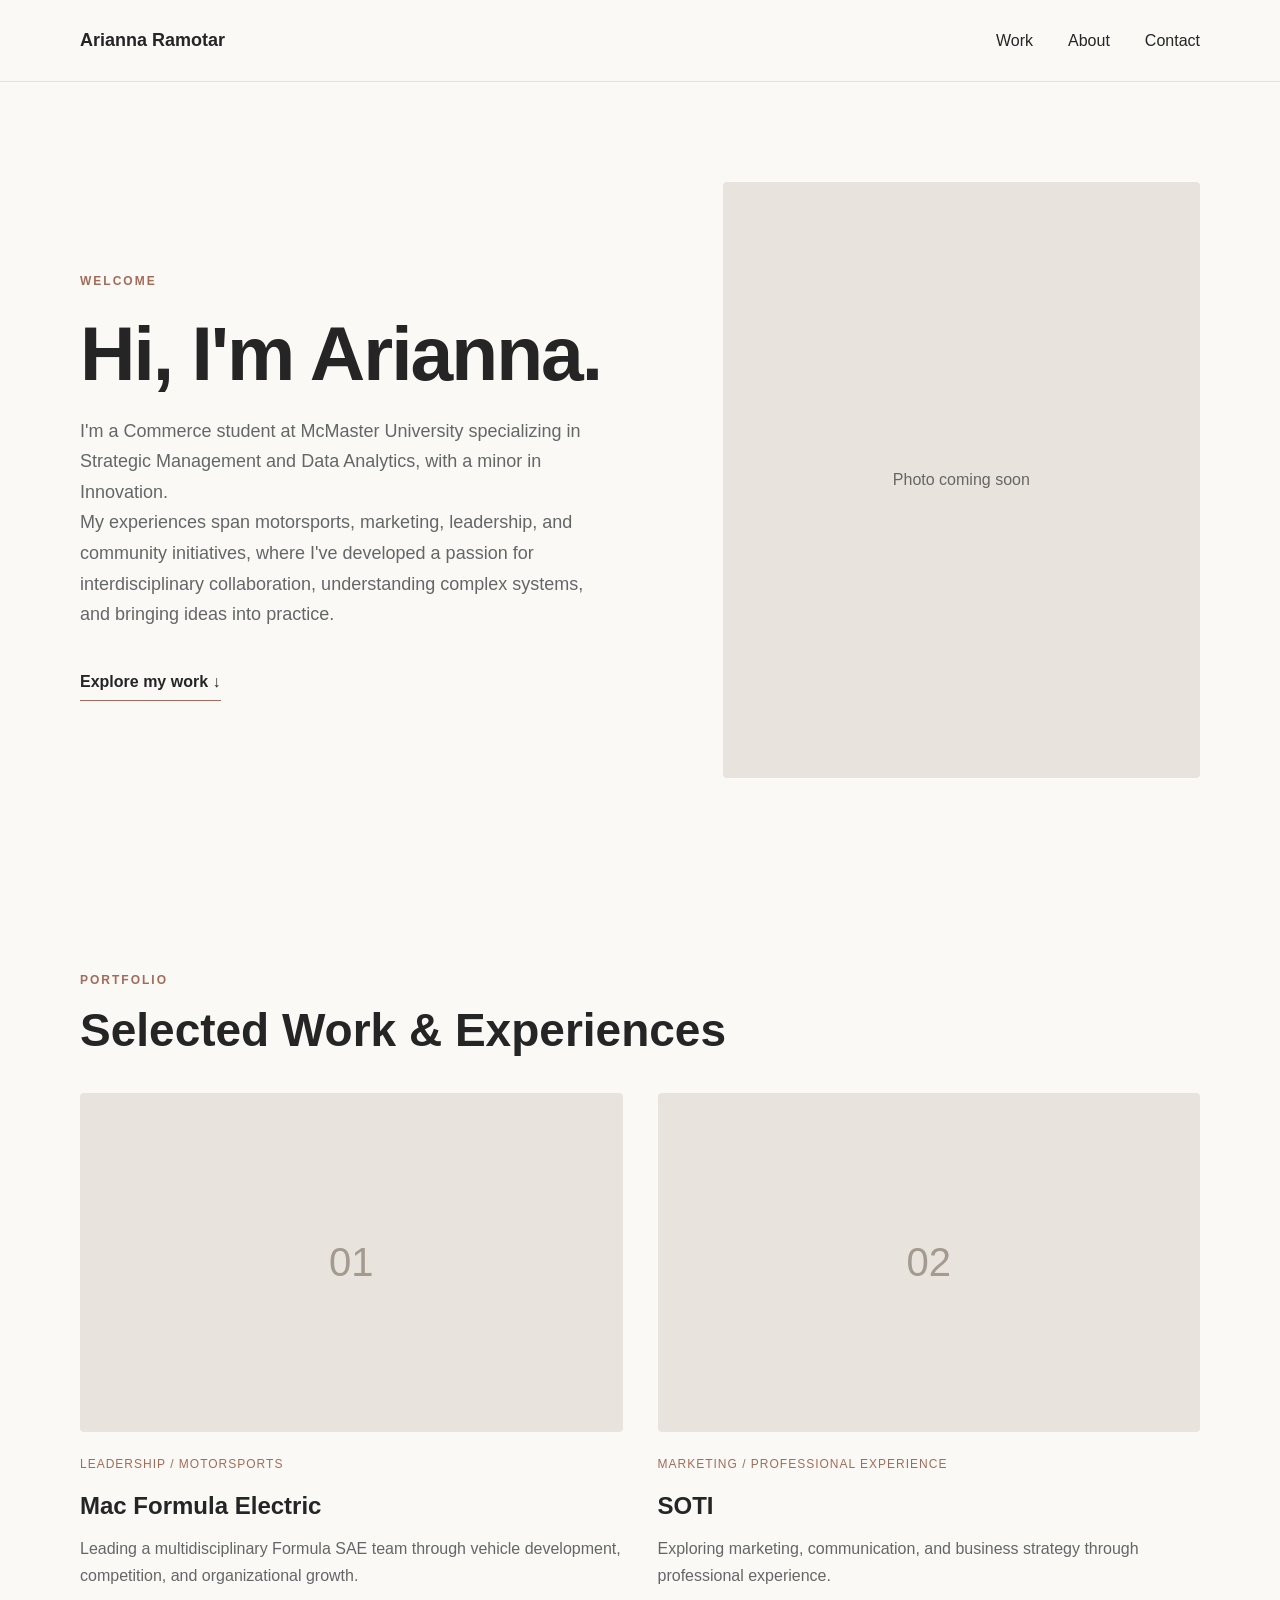
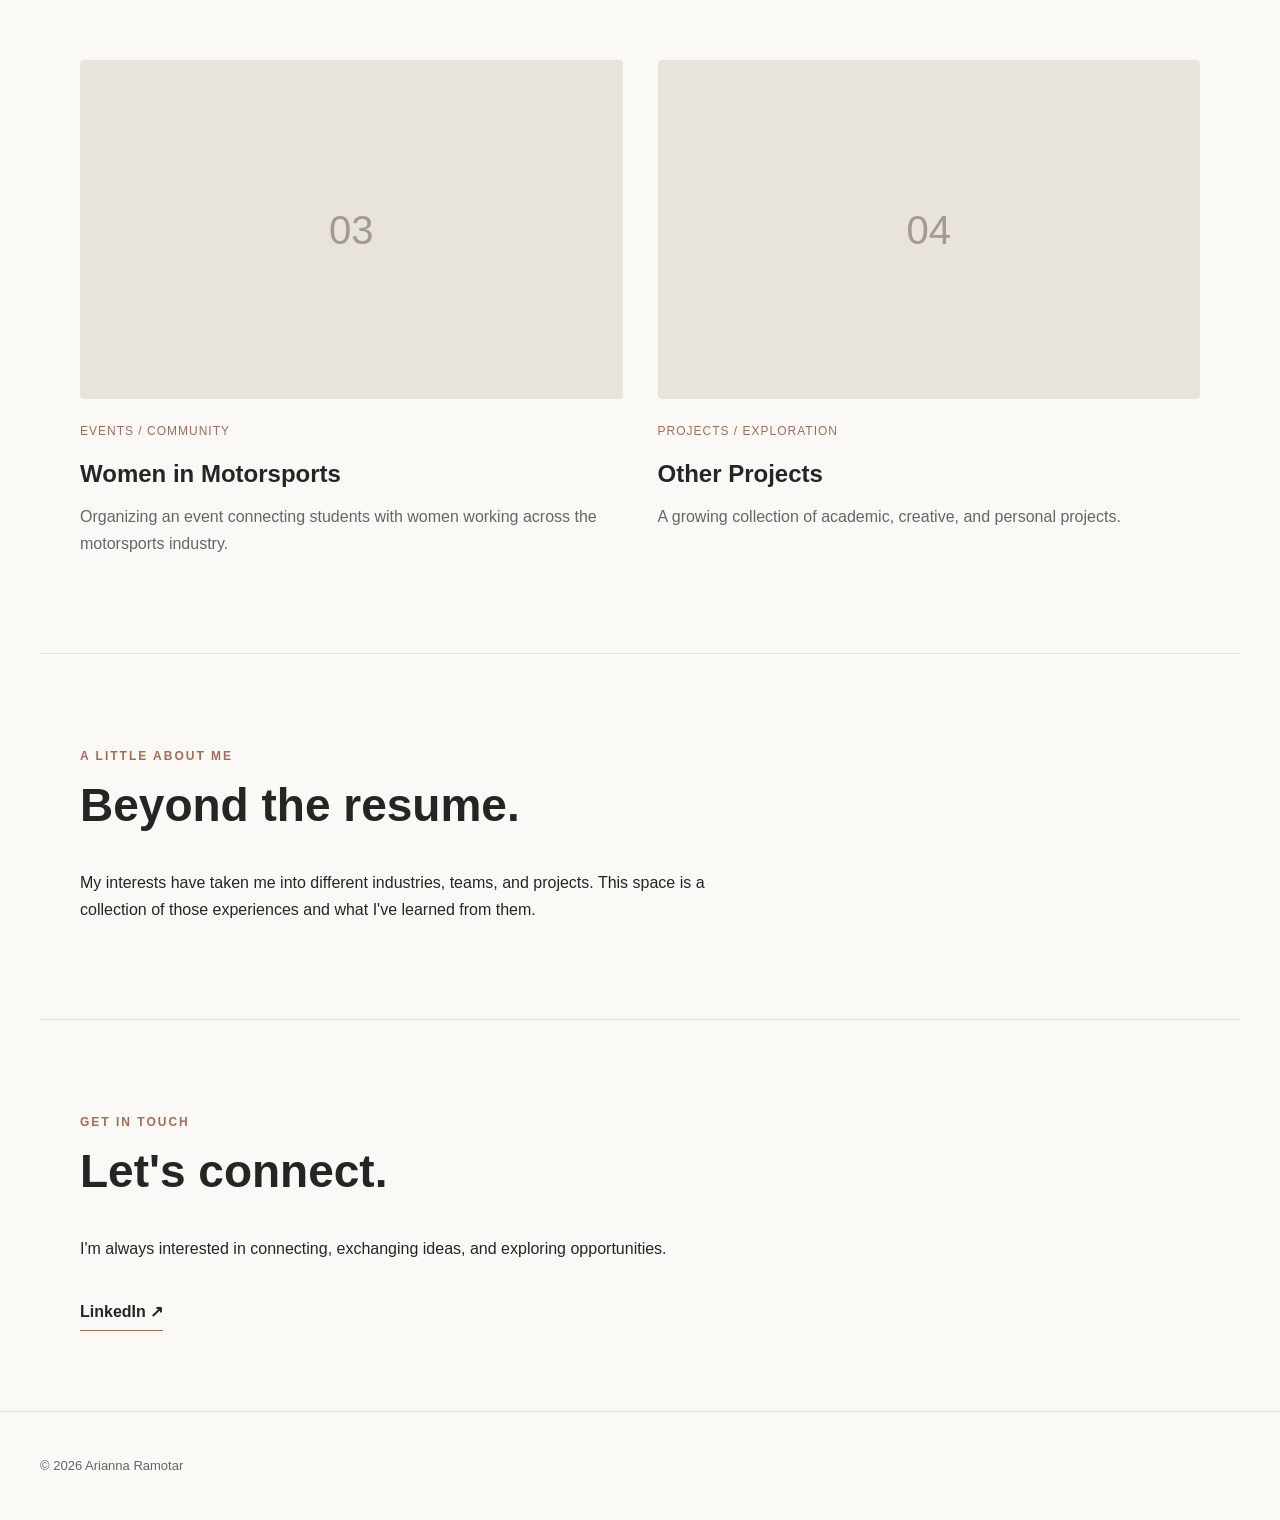
==== index.html @ 6c2fe677 "Update index.html" ====
<!DOCTYPE html>
<html lang="en">
<head>
  <meta charset="UTF-8">
  <meta name="viewport"
        content="width=device-width, initial-scale=1.0">
  <meta name="description"
        content="The personal portfolio of Arianna Ramotar.">
  <title>Arianna Ramotar | Portfolio</title>
  <link rel="stylesheet" href="style.css">
</head>

<body>
  <!-- Navigation -->
  <header class="site-header">
    <nav class="navigation">
      <a href="#home" class="logo">Arianna Ramotar</a>

      <div class="nav-links">
        <a href="#work">Work</a>
        <a href="#about">About</a>
        <a href="#contact">Contact</a>
      </div>
    </nav>
  </header>

  <main>
    <!-- Introduction -->
    <section id="home" class="hero">
      <div class="hero-text">
        <p class="eyebrow">WELCOME</p>

        <h1>Hi, I'm Arianna.</h1>

        <p class="intro">
          I'm a Commerce student at McMaster University specializing in Strategic Management and Data Analytics, with a minor in Innovation. <br> My experiences span motorsports, marketing, leadership, and community initiatives, where I've developed a passion for interdisciplinary collaboration, understanding complex systems, and bringing ideas into practice.
        </p>

        <a href="#work" class="text-link">
          Explore my work ↓
        </a>
      </div>

      <div class="hero-image">
        <div class="photo-placeholder">
          <span>Photo coming soon</span>
        </div>
      </div>
    </section>

    <!-- Selected Work -->
    <section id="work" class="section">
      <div class="section-heading">
        <p class="eyebrow">PORTFOLIO</p>
        <h2>Selected Work & Experiences</h2>
      </div>

      <div class="project-grid">
        <article class="project-card">
          <div class="project-image">01</div>
          <p class="project-category">
            Leadership / Motorsports
          </p>
          <h3>Mac Formula Electric</h3>
          <p>
            Leading a multidisciplinary Formula SAE
            team through vehicle development,
            competition, and organizational growth.
          </p>
        </article>

        <article class="project-card">
          <div class="project-image">02</div>
          <p class="project-category">
            Marketing / Professional Experience
          </p>
          <h3>SOTI</h3>
          <p>
            Exploring marketing, communication,
            and business strategy through
            professional experience.
          </p>
        </article>

        <article class="project-card">
          <div class="project-image">03</div>
          <p class="project-category">
            Events / Community
          </p>
          <h3>Women in Motorsports</h3>
          <p>
            Organizing an event connecting students
            with women working across the
            motorsports industry.
          </p>
        </article>

        <article class="project-card">
          <div class="project-image">04</div>
          <p class="project-category">
            Projects / Exploration
          </p>
          <h3>Other Projects</h3>
          <p>
            A growing collection of academic,
            creative, and personal projects.
          </p>
        </article>
      </div>
    </section>

    <!-- About -->
    <section id="about" class="section about-section">
      <p class="eyebrow">A LITTLE ABOUT ME</p>
      <h2>Beyond the resume.</h2>
      <p>
        My interests have taken me into different
        industries, teams, and projects. This space
        is a collection of those experiences and
        what I've learned from them.
      </p>
    </section>

    <!-- Contact -->
    <section id="contact" class="section contact-section">
      <p class="eyebrow">GET IN TOUCH</p>
      <h2>Let's connect.</h2>
      <p>
        I'm always interested in connecting,
        exchanging ideas, and exploring opportunities.
      </p>
      <a href="https://www.linkedin.com/"
         target="_blank"
         rel="noopener noreferrer"
         class="text-link">
        LinkedIn ↗
      </a>
    </section>
  </main>

  <footer>
    <p>© 2026 Arianna Ramotar</p>
  </footer>
</body>
</html>
---- style.css ----
/* 1. Design colours */
:root {
  --background: #faf9f6;
  --text: #252525;
  --muted: #666666;
  --accent: #a46c58;
  --border: #e5e1db;
}

/* 2. General page styling */
* {
  box-sizing: border-box;
}

html {
  scroll-behavior: smooth;
}

body {
  margin: 0;
  background: var(--background);
  color: var(--text);
  font-family: Arial, Helvetica, sans-serif;
  line-height: 1.7;
}

a {
  color: inherit;
  text-decoration: none;
}

/* 3. Navigation */
.site-header {
  border-bottom: 1px solid var(--border);
}

.navigation {
  max-width: 1200px;
  margin: auto;
  padding: 25px 40px;
  display: flex;
  justify-content: space-between;
  align-items: center;
}

.logo {
  font-size: 18px;
  font-weight: 700;
}

.nav-links {
  display: flex;
  gap: 35px;
}

.nav-links a:hover {
  color: var(--accent);
}

/* 4. Homepage introduction */
.hero {
  max-width: 1200px;
  margin: auto;
  padding: 100px 40px;
  min-height: 75vh;

  display: grid;
  grid-template-columns: 1.2fr 1fr;
  align-items: center;
  gap: 70px;
}

.eyebrow {
  font-size: 12px;
  font-weight: 700;
  letter-spacing: 2px;
  color: var(--accent);
}

h1 {
  font-size: clamp(44px, 6vw, 78px);
  line-height: 1.1;
  letter-spacing: -2px;
  margin: 20px 0;
}

.intro {
  font-size: 18px;
  max-width: 530px;
  color: var(--muted);
}

.text-link {
  display: inline-block;
  margin-top: 20px;
  font-weight: 700;
  border-bottom: 1px solid var(--accent);
  padding-bottom: 5px;
}

.text-link:hover {
  color: var(--accent);
}

/* 5. Photo placeholder */
.photo-placeholder {
  aspect-ratio: 4 / 5;
  background: #e8e3dc;
  display: flex;
  justify-content: center;
  align-items: center;
  color: var(--muted);
  border-radius: 4px;
}

/* 6. Sections */
.section {
  max-width: 1200px;
  margin: auto;
  padding: 80px 40px;
}

h2 {
  font-size: clamp(30px, 4vw, 46px);
  line-height: 1.2;
  margin: 12px 0 35px;
}

/* 7. Project gallery */
.project-grid {
  display: grid;
  grid-template-columns: repeat(2, 1fr);
  gap: 55px 35px;
}

.project-image {
  aspect-ratio: 16 / 10;
  background: #e8e3dc;
  display: flex;
  justify-content: center;
  align-items: center;
  font-size: 40px;
  color: #a49b90;
  border-radius: 4px;
}

.project-category {
  color: var(--accent);
  font-size: 12px;
  text-transform: uppercase;
  letter-spacing: 1px;
  margin-top: 22px;
}

.project-card h3 {
  font-size: 24px;
  margin: 5px 0;
}

.project-card > p:last-child {
  color: var(--muted);
  margin-top: 8px;
}

/* 8. About and contact */
.about-section,
.contact-section {
  border-top: 1px solid var(--border);
}

.about-section > p:last-child,
.contact-section > p {
  max-width: 650px;
}

/* 9. Footer */
footer {
  border-top: 1px solid var(--border);
  padding: 30px 40px;
  display: flex;
  justify-content: space-between;
  gap: 20px;
  color: var(--muted);
  font-size: 13px;
}

/* 10. Mobile responsiveness */
@media (max-width: 768px) {
  .navigation {
    padding: 20px;
    flex-wrap: wrap;
    gap: 15px;
  }

  .nav-links {
    gap: 18px;
  }

  .hero {
    grid-template-columns: 1fr;
    padding: 60px 20px;
    gap: 40px;
  }

  .section {
    padding: 60px 20px;
  }

  .project-grid {
    grid-template-columns: 1fr;
    gap: 40px;
  }

  footer {
    padding: 25px 20px;
    flex-direction: column;
  }
}
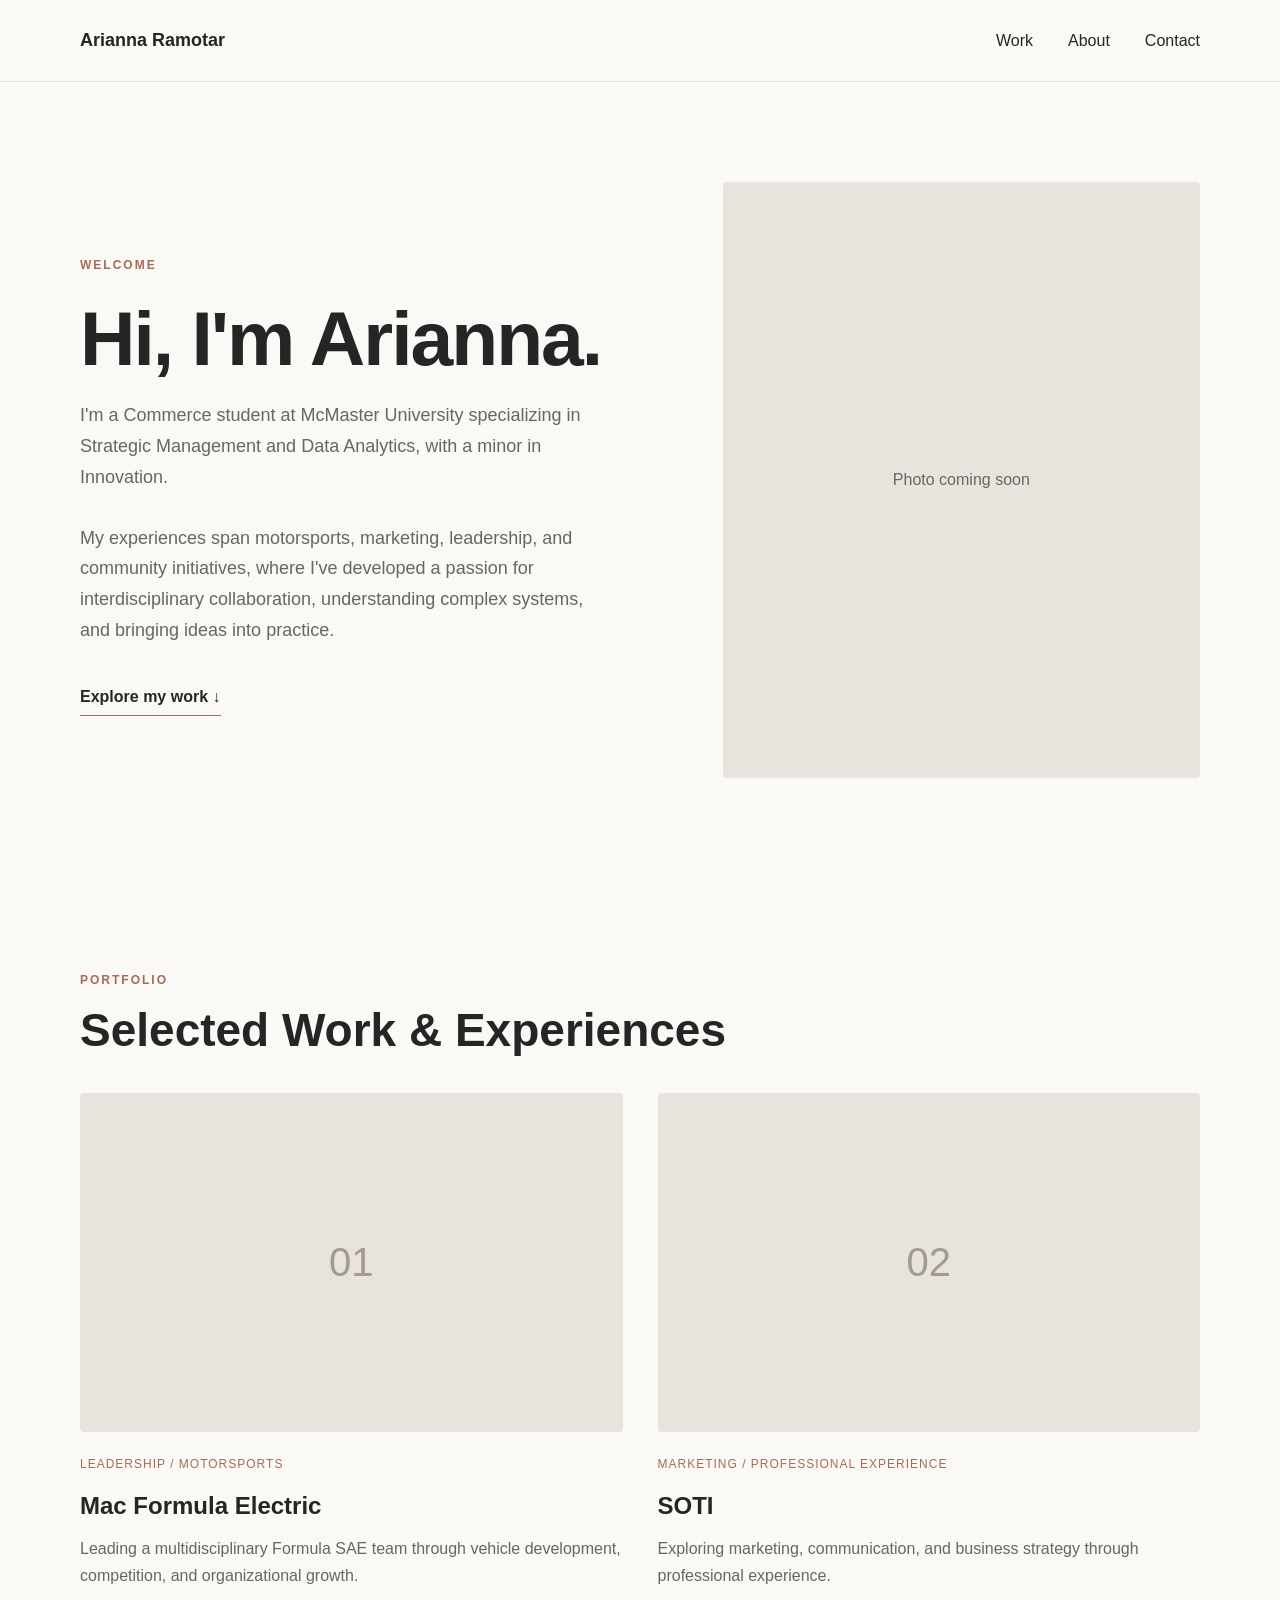
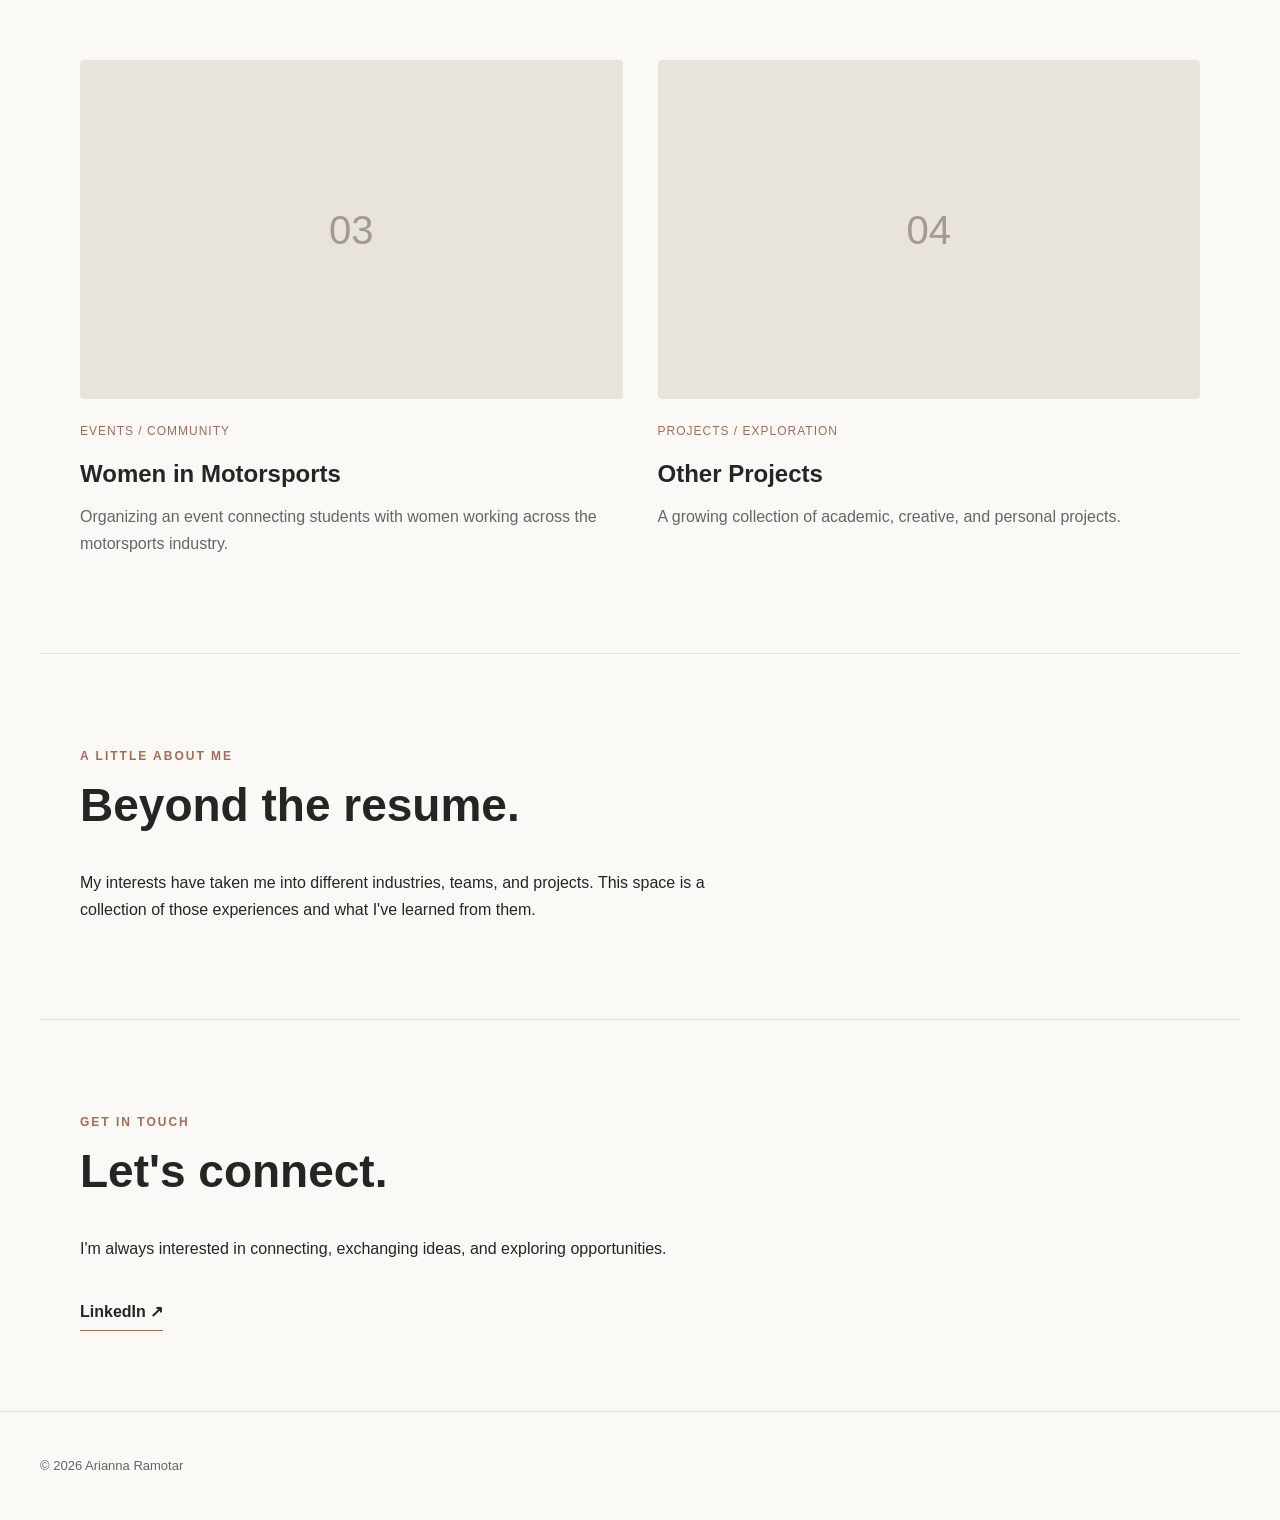
==== commit dc7ea169: "Update index.html" ====
--- a/index.html
+++ b/index.html
@@ -34,7 +34,10 @@
         <h1>Hi, I'm Arianna.</h1>
 
         <p class="intro">
-          I'm a Commerce student at McMaster University specializing in Strategic Management and Data Analytics, with a minor in Innovation. <br> My experiences span motorsports, marketing, leadership, and community initiatives, where I've developed a passion for interdisciplinary collaboration, understanding complex systems, and bringing ideas into practice.
+          I'm a Commerce student at McMaster University specializing in Strategic Management and Data Analytics, with a minor in Innovation. 
+          <br> 
+          <br>
+          My experiences span motorsports, marketing, leadership, and community initiatives, where I've developed a passion for interdisciplinary collaboration, understanding complex systems, and bringing ideas into practice.
         </p>
 
         <a href="#work" class="text-link">
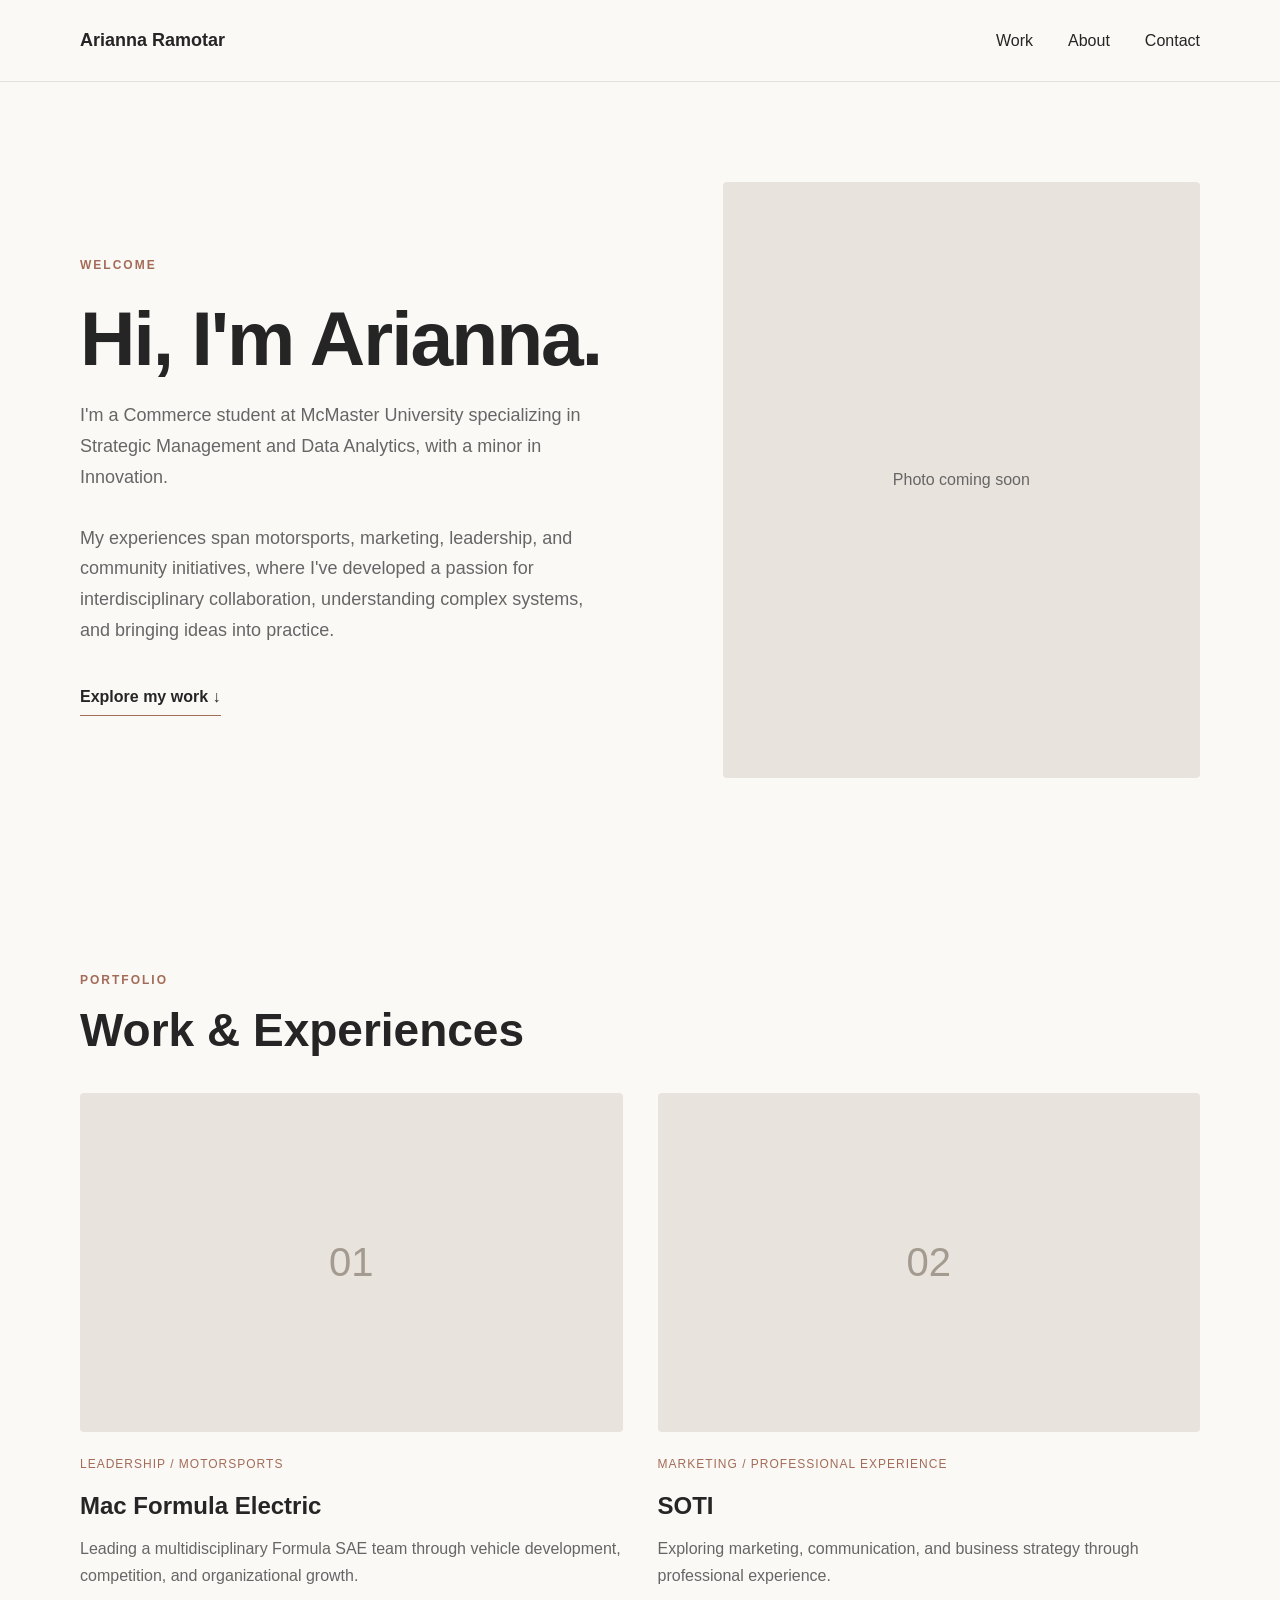
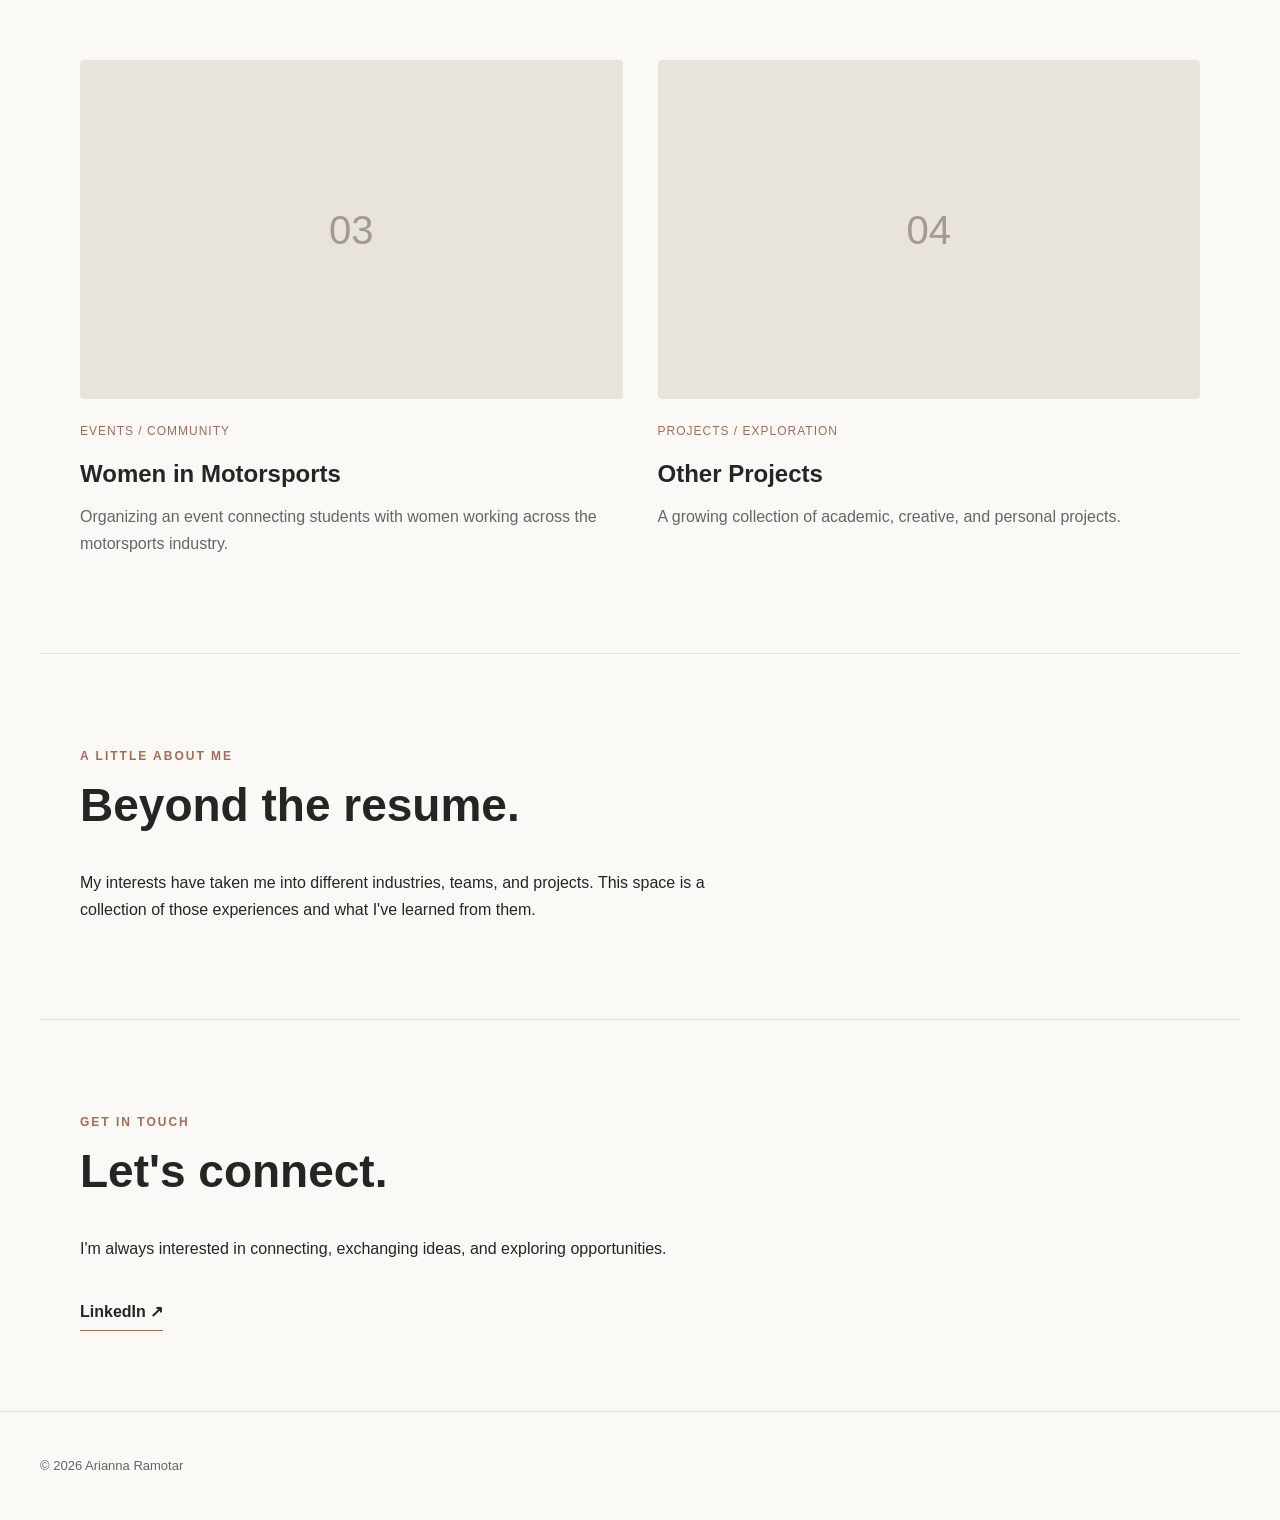
==== commit c2d70cdc: "Update index.html" ====
--- a/index.html
+++ b/index.html
@@ -56,7 +56,7 @@
     <section id="work" class="section">
       <div class="section-heading">
         <p class="eyebrow">PORTFOLIO</p>
-        <h2>Selected Work & Experiences</h2>
+        <h2>Work & Experiences</h2>
       </div>
 
       <div class="project-grid">
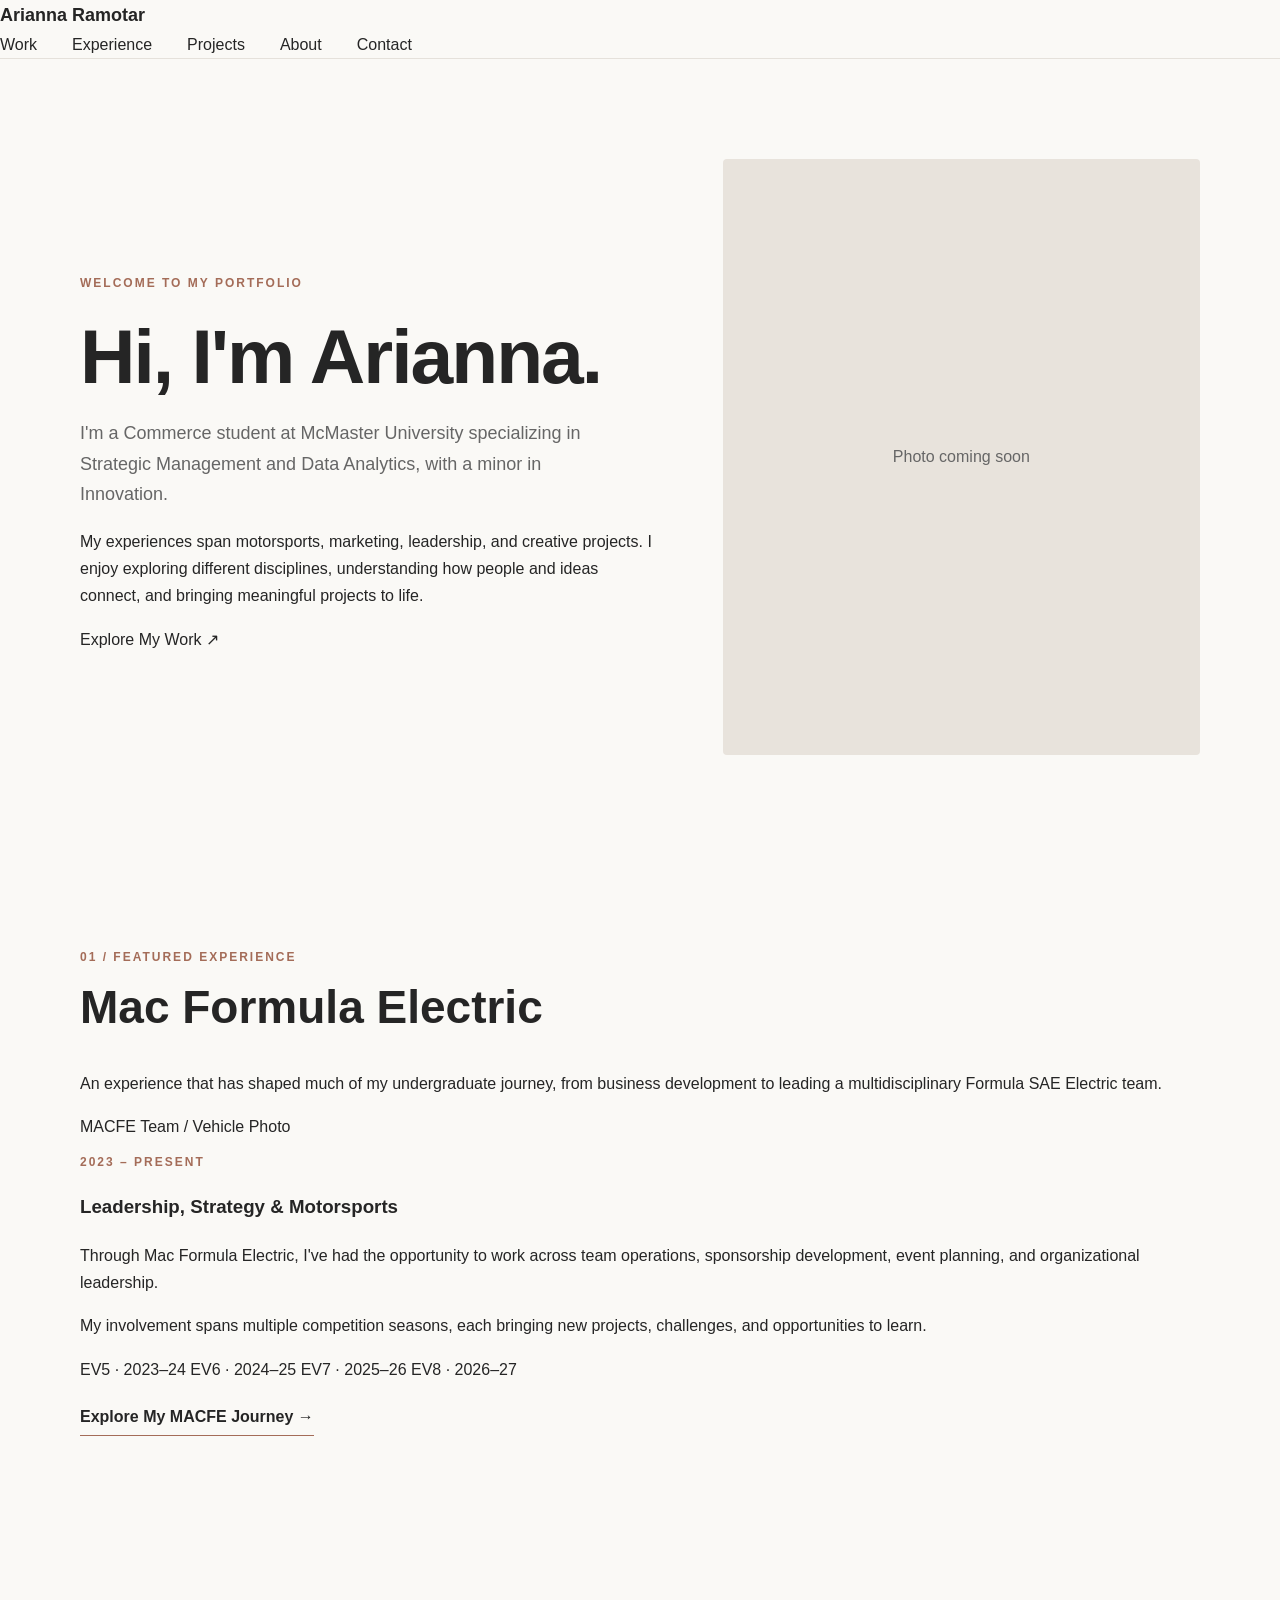
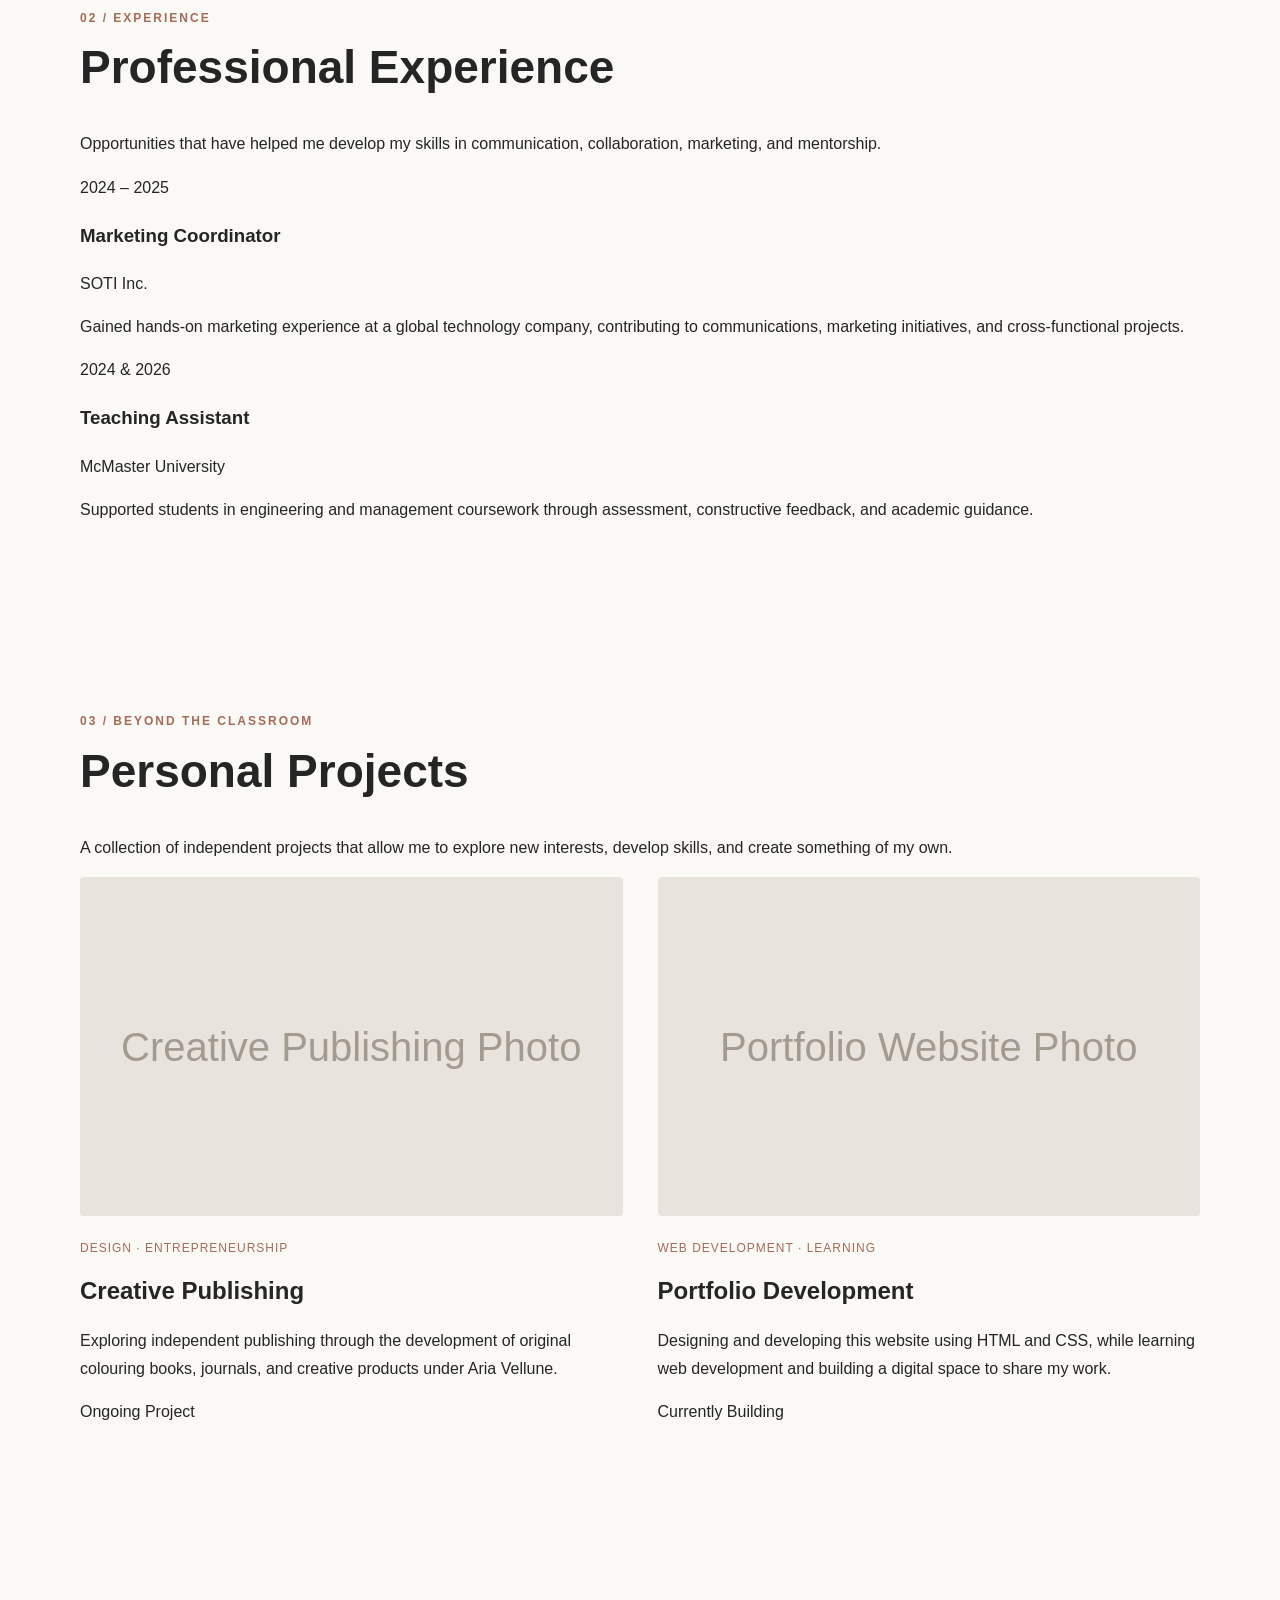
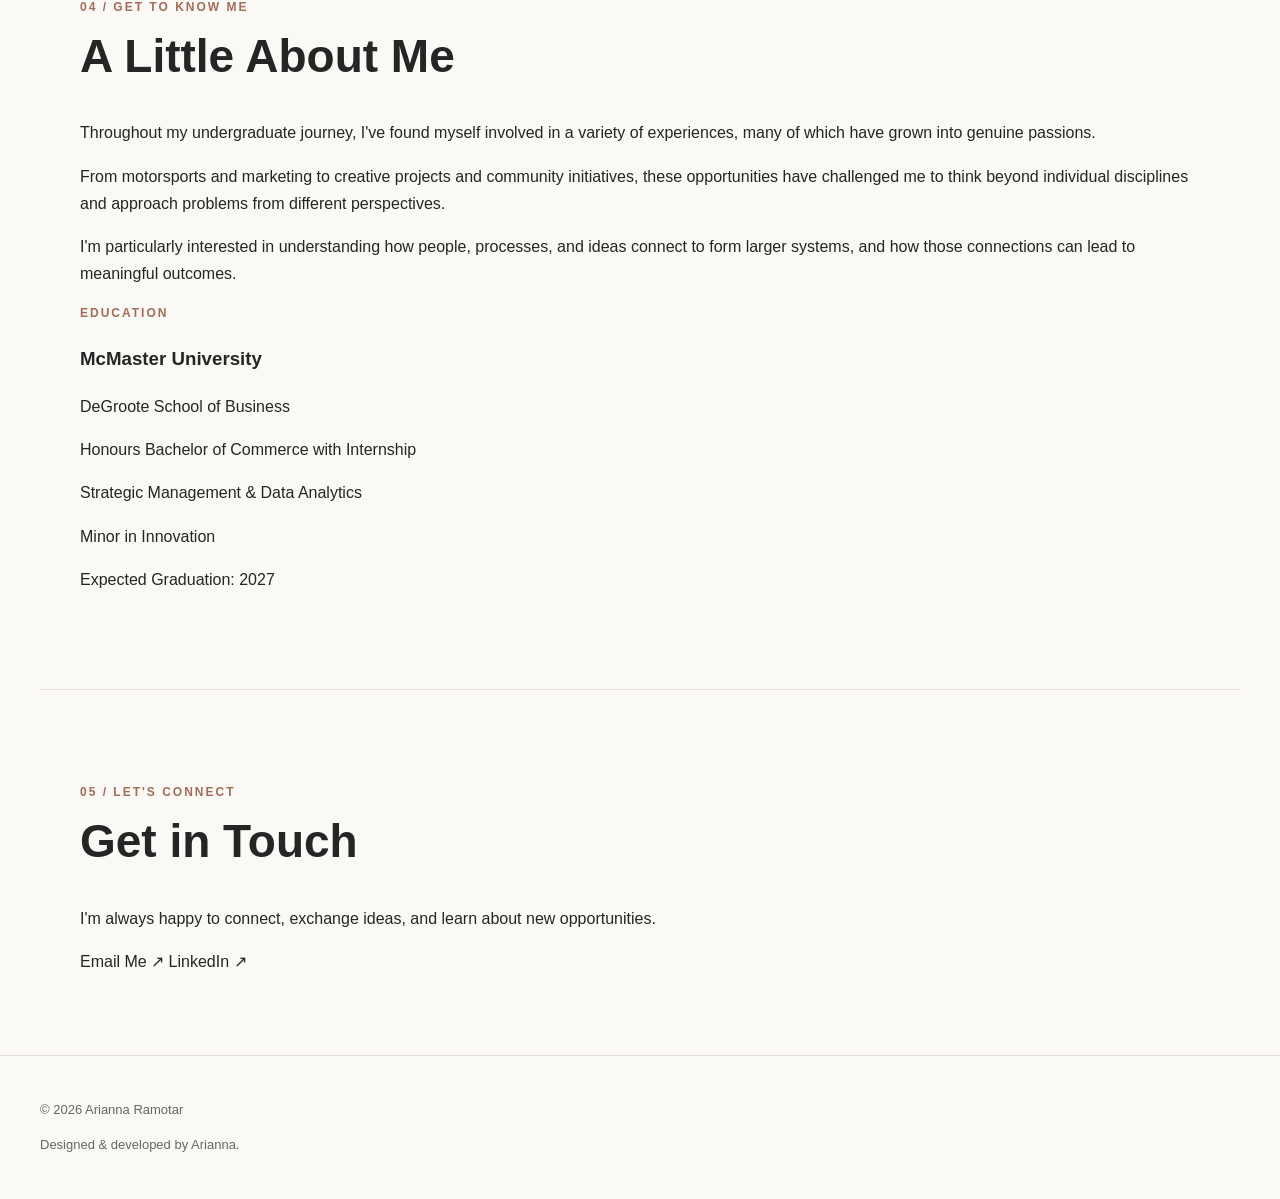
==== commit 3a38dc0e: "Update index.html" ====
--- a/index.html
+++ b/index.html
@@ -3,22 +3,25 @@
 <html lang="en">
 <head>
   <meta charset="UTF-8">
-  <meta name="viewport"
-        content="width=device-width, initial-scale=1.0">
-  <meta name="description"
-        content="The personal portfolio of Arianna Ramotar.">
+  <meta name="viewport" content="width=device-width, initial-scale=1.0">
+  <meta name="description" content="The personal portfolio of Arianna Ramotar, featuring leadership, marketing, motorsports, and projects.">
+
   <title>Arianna Ramotar | Portfolio</title>
+
   <link rel="stylesheet" href="style.css">
 </head>
 
 <body>
-  <!-- Navigation -->
+
+  <!-- NAVIGATION -->
   <header class="site-header">
-    <nav class="navigation">
+    <nav class="nav container">
       <a href="#home" class="logo">Arianna Ramotar</a>
 
       <div class="nav-links">
         <a href="#work">Work</a>
+        <a href="#experience">Experience</a>
+        <a href="#projects">Projects</a>
         <a href="#about">About</a>
         <a href="#contact">Contact</a>
       </div>
@@ -26,124 +29,338 @@
   </header>
 
   <main>
-    <!-- Introduction -->
-    <section id="home" class="hero">
+
+    <!-- HOME / INTRODUCTION -->
+    <section id="home" class="hero container">
+
       <div class="hero-text">
-        <p class="eyebrow">WELCOME</p>
+        <p class="eyebrow">WELCOME TO MY PORTFOLIO</p>
 
         <h1>Hi, I'm Arianna.</h1>
 
         <p class="intro">
-          I'm a Commerce student at McMaster University specializing in Strategic Management and Data Analytics, with a minor in Innovation. 
-          <br> 
-          <br>
-          My experiences span motorsports, marketing, leadership, and community initiatives, where I've developed a passion for interdisciplinary collaboration, understanding complex systems, and bringing ideas into practice.
-        </p>
-
-        <a href="#work" class="text-link">
-          Explore my work ↓
+          I'm a Commerce student at McMaster University
+          specializing in Strategic Management and Data
+          Analytics, with a minor in Innovation.
+        </p>
+
+        <p class="hero-description">
+          My experiences span motorsports, marketing,
+          leadership, and creative projects. I enjoy
+          exploring different disciplines, understanding
+          how people and ideas connect, and bringing
+          meaningful projects to life.
+        </p>
+
+        <a href="#work" class="button">
+          Explore My Work
+          <span aria-hidden="true">↗</span>
         </a>
       </div>
 
       <div class="hero-image">
+        <!-- Replace this with your own photo later -->
         <div class="photo-placeholder">
           <span>Photo coming soon</span>
         </div>
       </div>
-    </section>
-
-    <!-- Selected Work -->
-    <section id="work" class="section">
+
+    </section>
+
+
+    <!-- FEATURED EXPERIENCE -->
+    <section id="work" class="section container">
+
       <div class="section-heading">
-        <p class="eyebrow">PORTFOLIO</p>
-        <h2>Work & Experiences</h2>
+        <p class="eyebrow">01 / FEATURED EXPERIENCE</p>
+        <h2>Mac Formula Electric</h2>
+
+        <p class="section-description">
+          An experience that has shaped much of my
+          undergraduate journey, from business
+          development to leading a multidisciplinary
+          Formula SAE Electric team.
+        </p>
+      </div>
+
+      <div class="featured-project">
+
+        <div class="featured-image">
+          <div class="image-placeholder">
+            MACFE Team / Vehicle Photo
+          </div>
+        </div>
+
+        <div class="featured-content">
+          <p class="eyebrow">2023 – PRESENT</p>
+
+          <h3>Leadership, Strategy & Motorsports</h3>
+
+          <p>
+            Through Mac Formula Electric, I've had
+            the opportunity to work across team
+            operations, sponsorship development,
+            event planning, and organizational
+            leadership.
+          </p>
+
+          <p>
+            My involvement spans multiple competition
+            seasons, each bringing new projects,
+            challenges, and opportunities to learn.
+          </p>
+
+          <div class="season-tags">
+            <span>EV5 · 2023–24</span>
+            <span>EV6 · 2024–25</span>
+            <span>EV7 · 2025–26</span>
+            <span>EV8 · 2026–27</span>
+          </div>
+
+          <a href="macfe.html" class="text-link">
+            Explore My MACFE Journey →
+          </a>
+        </div>
+
+      </div>
+
+    </section>
+
+
+    <!-- PROFESSIONAL EXPERIENCE -->
+    <section id="experience" class="section container">
+
+      <div class="section-heading">
+        <p class="eyebrow">02 / EXPERIENCE</p>
+        <h2>Professional Experience</h2>
+
+        <p class="section-description">
+          Opportunities that have helped me develop
+          my skills in communication, collaboration,
+          marketing, and mentorship.
+        </p>
+      </div>
+
+      <div class="experience-list">
+
+        <article class="experience-item">
+          <p class="experience-date">2024 – 2025</p>
+
+          <div>
+            <h3>Marketing Coordinator</h3>
+            <p class="organization">SOTI Inc.</p>
+
+            <p>
+              Gained hands-on marketing experience
+              at a global technology company,
+              contributing to communications,
+              marketing initiatives, and
+              cross-functional projects.
+            </p>
+          </div>
+        </article>
+
+        <article class="experience-item">
+          <p class="experience-date">2024 & 2026</p>
+
+          <div>
+            <h3>Teaching Assistant</h3>
+            <p class="organization">McMaster University</p>
+
+            <p>
+              Supported students in engineering
+              and management coursework through
+              assessment, constructive feedback,
+              and academic guidance.
+            </p>
+          </div>
+        </article>
+
+      </div>
+
+    </section>
+
+
+    <!-- PERSONAL PROJECTS -->
+    <section id="projects" class="section container">
+
+      <div class="section-heading">
+        <p class="eyebrow">03 / BEYOND THE CLASSROOM</p>
+        <h2>Personal Projects</h2>
+
+        <p class="section-description">
+          A collection of independent projects
+          that allow me to explore new interests,
+          develop skills, and create something
+          of my own.
+        </p>
       </div>
 
       <div class="project-grid">
+
         <article class="project-card">
-          <div class="project-image">01</div>
-          <p class="project-category">
-            Leadership / Motorsports
-          </p>
-          <h3>Mac Formula Electric</h3>
-          <p>
-            Leading a multidisciplinary Formula SAE
-            team through vehicle development,
-            competition, and organizational growth.
-          </p>
+          <div class="project-image">
+            <div class="image-placeholder">
+              Creative Publishing Photo
+            </div>
+          </div>
+
+          <div class="project-content">
+            <p class="project-category">
+              DESIGN · ENTREPRENEURSHIP
+            </p>
+
+            <h3>Creative Publishing</h3>
+
+            <p>
+              Exploring independent publishing
+              through the development of original
+              colouring books, journals, and
+              creative products under Aria Vellune.
+            </p>
+
+            <span class="project-status">
+              Ongoing Project
+            </span>
+          </div>
         </article>
 
         <article class="project-card">
-          <div class="project-image">02</div>
-          <p class="project-category">
-            Marketing / Professional Experience
-          </p>
-          <h3>SOTI</h3>
-          <p>
-            Exploring marketing, communication,
-            and business strategy through
-            professional experience.
-          </p>
+          <div class="project-image">
+            <div class="image-placeholder">
+              Portfolio Website Photo
+            </div>
+          </div>
+
+          <div class="project-content">
+            <p class="project-category">
+              WEB DEVELOPMENT · LEARNING
+            </p>
+
+            <h3>Portfolio Development</h3>
+
+            <p>
+              Designing and developing this
+              website using HTML and CSS,
+              while learning web development
+              and building a digital space
+              to share my work.
+            </p>
+
+            <span class="project-status">
+              Currently Building
+            </span>
+          </div>
         </article>
 
-        <article class="project-card">
-          <div class="project-image">03</div>
-          <p class="project-category">
-            Events / Community
-          </p>
-          <h3>Women in Motorsports</h3>
-          <p>
-            Organizing an event connecting students
-            with women working across the
-            motorsports industry.
-          </p>
-        </article>
-
-        <article class="project-card">
-          <div class="project-image">04</div>
-          <p class="project-category">
-            Projects / Exploration
-          </p>
-          <h3>Other Projects</h3>
-          <p>
-            A growing collection of academic,
-            creative, and personal projects.
-          </p>
-        </article>
-      </div>
-    </section>
-
-    <!-- About -->
-    <section id="about" class="section about-section">
-      <p class="eyebrow">A LITTLE ABOUT ME</p>
-      <h2>Beyond the resume.</h2>
+      </div>
+
+    </section>
+
+
+    <!-- ABOUT -->
+    <section id="about" class="section container">
+
+      <div class="section-heading">
+        <p class="eyebrow">04 / GET TO KNOW ME</p>
+        <h2>A Little About Me</h2>
+      </div>
+
+      <div class="about-grid">
+
+        <div class="about-text">
+          <p>
+            Throughout my undergraduate journey,
+            I've found myself involved in a variety
+            of experiences, many of which have grown
+            into genuine passions.
+          </p>
+
+          <p>
+            From motorsports and marketing to
+            creative projects and community
+            initiatives, these opportunities
+            have challenged me to think beyond
+            individual disciplines and approach
+            problems from different perspectives.
+          </p>
+
+          <p>
+            I'm particularly interested in
+            understanding how people, processes,
+            and ideas connect to form larger
+            systems, and how those connections
+            can lead to meaningful outcomes.
+          </p>
+        </div>
+
+        <div class="education-card">
+          <p class="eyebrow">EDUCATION</p>
+
+          <h3>McMaster University</h3>
+
+          <p class="organization">
+            DeGroote School of Business
+          </p>
+
+          <p>
+            Honours Bachelor of Commerce
+            with Internship
+          </p>
+
+          <p>
+            Strategic Management &
+            Data Analytics
+          </p>
+
+          <p>Minor in Innovation</p>
+
+          <p class="education-year">
+            Expected Graduation: 2027
+          </p>
+        </div>
+
+      </div>
+
+    </section>
+
+
+    <!-- CONTACT -->
+    <section id="contact" class="section contact-section container">
+
+      <p class="eyebrow">05 / LET'S CONNECT</p>
+
+      <h2>Get in Touch</h2>
+
       <p>
-        My interests have taken me into different
-        industries, teams, and projects. This space
-        is a collection of those experiences and
-        what I've learned from them.
+        I'm always happy to connect, exchange
+        ideas, and learn about new opportunities.
       </p>
-    </section>
-
-    <!-- Contact -->
-    <section id="contact" class="section contact-section">
-      <p class="eyebrow">GET IN TOUCH</p>
-      <h2>Let's connect.</h2>
-      <p>
-        I'm always interested in connecting,
-        exchanging ideas, and exploring opportunities.
-      </p>
-      <a href="https://www.linkedin.com/"
-         target="_blank"
-         rel="noopener noreferrer"
-         class="text-link">
-        LinkedIn ↗
-      </a>
-    </section>
+
+      <div class="contact-links">
+    
+        <a href="mailto:ramotaa@mcmaster.ca">
+          Email Me ↗
+        </a>
+
+        <a href="https://www.linkedin.com/in/ariannaramotar/" target="_blank" rel="noopener noreferrer">
+          LinkedIn ↗
+        </a>
+      </div>
+
+    </section>
+
   </main>
 
-  <footer>
-    <p>© 2026 Arianna Ramotar</p>
+
+  <!-- FOOTER -->
+  <footer class="site-footer">
+    <div class="container footer-content">
+      <p>© 2026 Arianna Ramotar</p>
+
+      <p>Designed & developed by Arianna.</p>
+    </div>
   </footer>
+
 </body>
 </html>
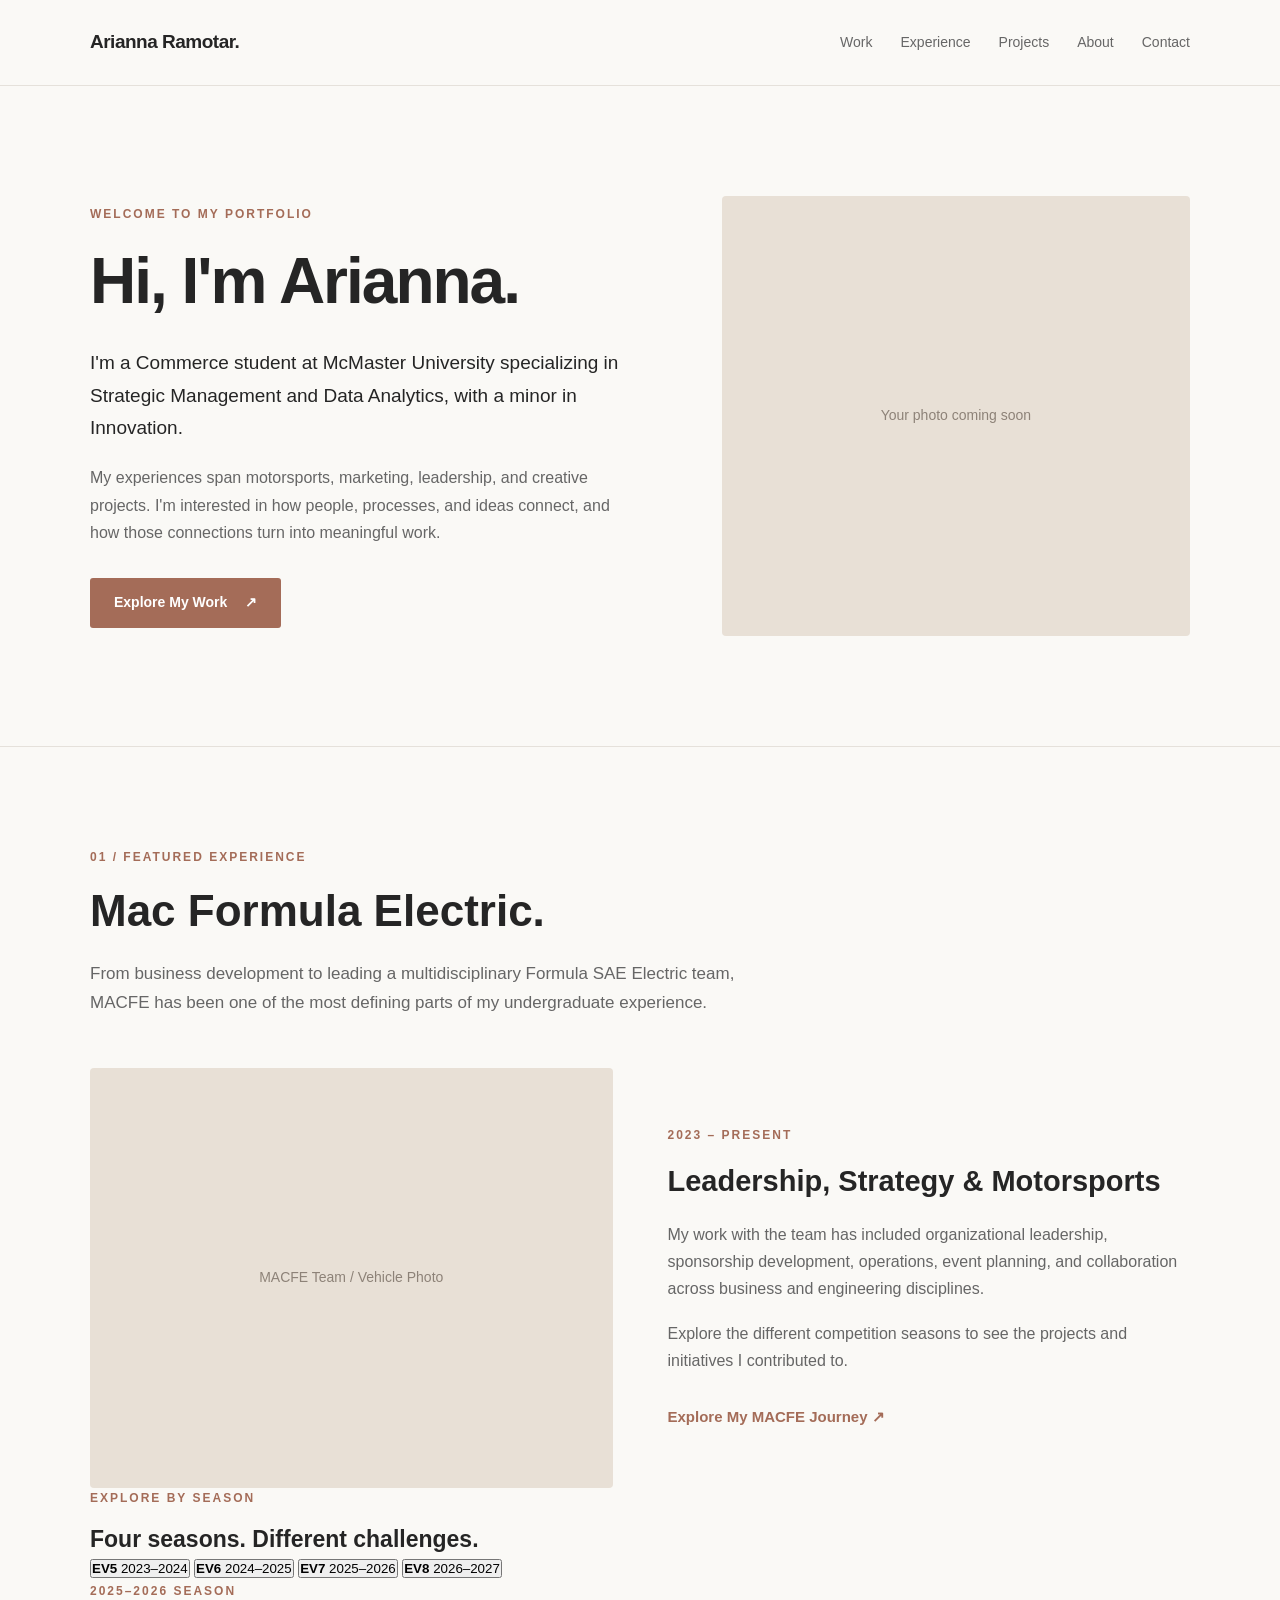
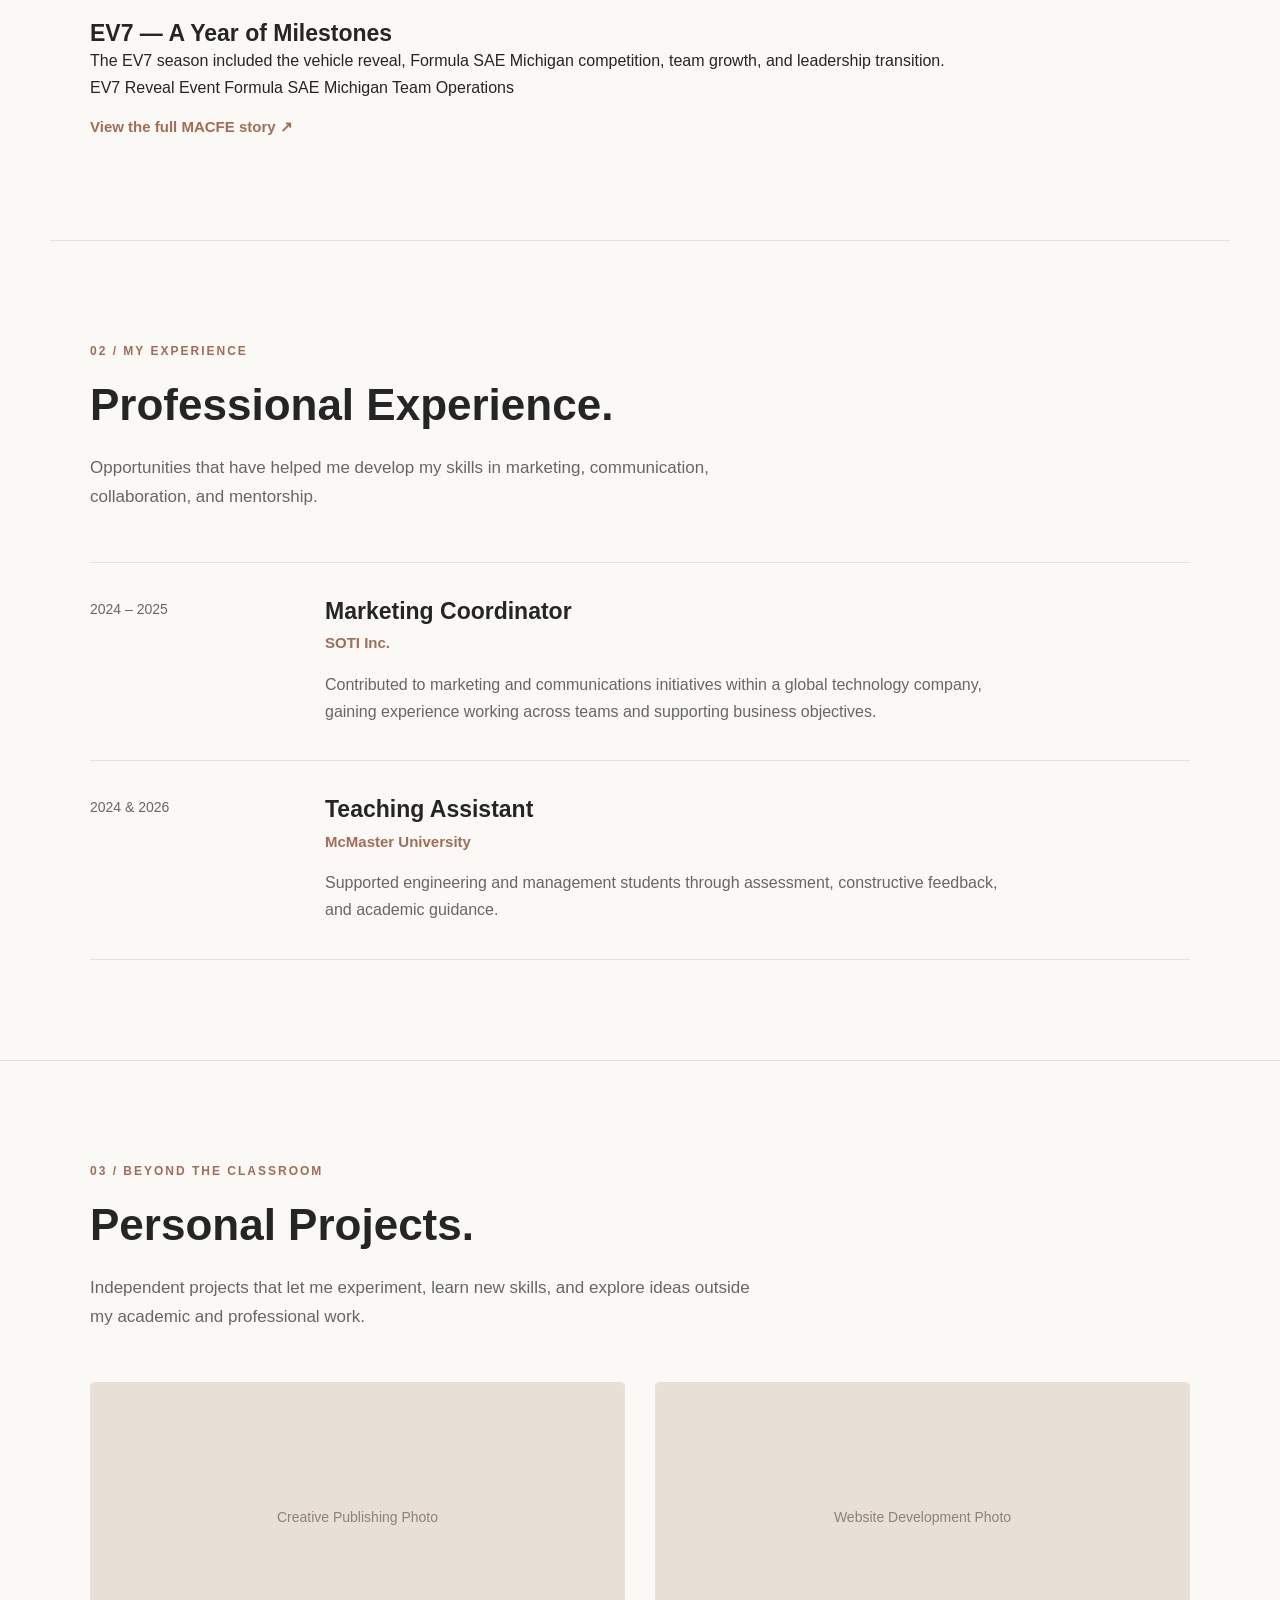
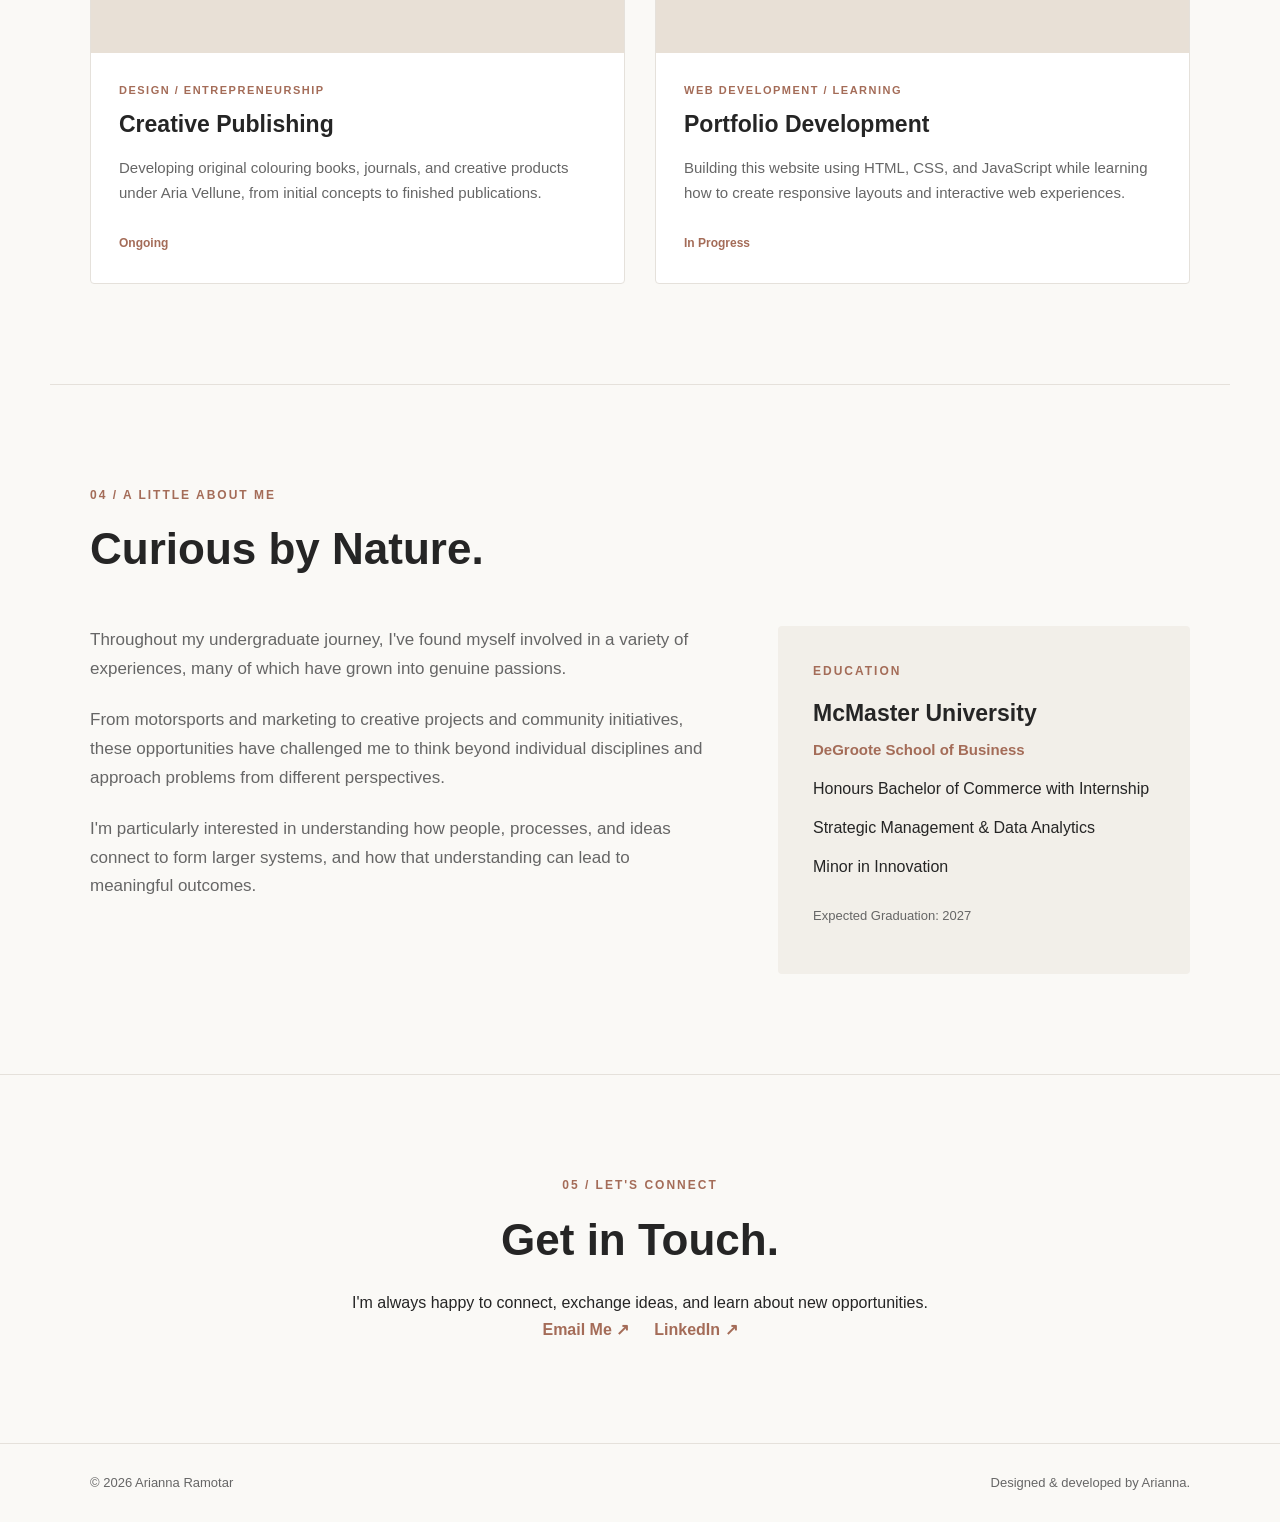
==== commit 8731686c: "Update index.html" ====
--- a/index.html
+++ b/index.html
@@ -4,19 +4,22 @@
 <head>
   <meta charset="UTF-8">
   <meta name="viewport" content="width=device-width, initial-scale=1.0">
-  <meta name="description" content="The personal portfolio of Arianna Ramotar, featuring leadership, marketing, motorsports, and projects.">
+
+  <meta name="description"
+    content="Arianna Ramotar's portfolio featuring leadership, marketing, motorsports, and creative projects.">
 
   <title>Arianna Ramotar | Portfolio</title>
 
   <link rel="stylesheet" href="style.css">
+  <script src="script.js" defer></script>
 </head>
 
 <body>
 
   <!-- NAVIGATION -->
   <header class="site-header">
-    <nav class="nav container">
-      <a href="#home" class="logo">Arianna Ramotar</a>
+    <nav class="nav container" aria-label="Main navigation">
+      <a class="logo" href="#home">Arianna Ramotar<span>.</span></a>
 
       <div class="nav-links">
         <a href="#work">Work</a>
@@ -30,13 +33,13 @@
 
   <main>
 
-    <!-- HOME / INTRODUCTION -->
-    <section id="home" class="hero container">
+    <!-- HERO -->
+    <section class="hero container" id="home">
 
       <div class="hero-text">
         <p class="eyebrow">WELCOME TO MY PORTFOLIO</p>
 
-        <h1>Hi, I'm Arianna.</h1>
+        <h1>Hi, I'm Arianna<span class="accent">.</span></h1>
 
         <p class="intro">
           I'm a Commerce student at McMaster University
@@ -46,98 +49,146 @@
 
         <p class="hero-description">
           My experiences span motorsports, marketing,
-          leadership, and creative projects. I enjoy
-          exploring different disciplines, understanding
-          how people and ideas connect, and bringing
-          meaningful projects to life.
+          leadership, and creative projects. I'm interested
+          in how people, processes, and ideas connect,
+          and how those connections turn into meaningful work.
         </p>
 
-        <a href="#work" class="button">
-          Explore My Work
-          <span aria-hidden="true">↗</span>
+        <a class="button" href="#work">
+          Explore My Work <span aria-hidden="true">↗</span>
         </a>
       </div>
 
       <div class="hero-image">
-        <!-- Replace this with your own photo later -->
         <div class="photo-placeholder">
-          <span>Photo coming soon</span>
-        </div>
-      </div>
-
-    </section>
-
-
-    <!-- FEATURED EXPERIENCE -->
-    <section id="work" class="section container">
+          <span>Your photo coming soon</span>
+        </div>
+      </div>
+
+    </section>
+
+
+    <!-- FEATURED WORK / MACFE -->
+    <section class="section section-tinted" id="work">
+      <div class="container">
+
+        <div class="section-heading">
+          <p class="eyebrow">01 / FEATURED EXPERIENCE</p>
+          <h2>Mac Formula Electric<span class="accent">.</span></h2>
+          <p class="section-description">
+            From business development to leading a
+            multidisciplinary Formula SAE Electric team,
+            MACFE has been one of the most defining parts
+            of my undergraduate experience.
+          </p>
+        </div>
+
+        <div class="featured-project">
+
+          <div class="featured-image">
+            <div class="image-placeholder">
+              MACFE Team / Vehicle Photo
+            </div>
+          </div>
+
+          <div class="featured-content">
+            <p class="eyebrow">2023 – PRESENT</p>
+
+            <h3>Leadership, Strategy & Motorsports</h3>
+
+            <p>
+              My work with the team has included organizational
+              leadership, sponsorship development, operations,
+              event planning, and collaboration across business
+              and engineering disciplines.
+            </p>
+
+            <p>
+              Explore the different competition seasons to see
+              the projects and initiatives I contributed to.
+            </p>
+
+            <a class="text-link" href="macfe.html">
+              Explore My MACFE Journey ↗
+            </a>
+          </div>
+        </div>
+
+        <!-- INTERACTIVE SEASON SELECTOR -->
+        <div class="season-explorer">
+          <div class="season-explorer-heading">
+            <div>
+              <p class="eyebrow">EXPLORE BY SEASON</p>
+              <h3>Four seasons. Different challenges.</h3>
+            </div>
+          </div>
+
+          <div class="season-tabs" role="group"
+               aria-label="Choose a MACFE competition season">
+            <button class="season-tab" type="button"
+                    data-season="ev5" aria-pressed="false">
+              <strong>EV5</strong>
+              <span>2023–2024</span>
+            </button>
+
+            <button class="season-tab" type="button"
+                    data-season="ev6" aria-pressed="false">
+              <strong>EV6</strong>
+              <span>2024–2025</span>
+            </button>
+
+            <button class="season-tab active" type="button"
+                    data-season="ev7" aria-pressed="true">
+              <strong>EV7</strong>
+              <span>2025–2026</span>
+            </button>
+
+            <button class="season-tab" type="button"
+                    data-season="ev8" aria-pressed="false">
+              <strong>EV8</strong>
+              <span>2026–2027</span>
+            </button>
+          </div>
+
+          <article class="season-panel" aria-live="polite">
+            <p class="eyebrow" id="season-year">
+              2025–2026 SEASON
+            </p>
+
+            <h3 id="season-title">EV7 — A Year of Milestones</h3>
+
+            <p id="season-description">
+              The EV7 season included the vehicle reveal,
+              Formula SAE Michigan competition, team growth,
+              and leadership transition.
+            </p>
+
+            <div class="season-highlights" id="season-highlights">
+              <span>EV7 Reveal Event</span>
+              <span>Formula SAE Michigan</span>
+              <span>Team Operations</span>
+            </div>
+
+            <a class="text-link" href="macfe.html">
+              View the full MACFE story ↗
+            </a>
+          </article>
+        </div>
+
+      </div>
+    </section>
+
+
+    <!-- PROFESSIONAL EXPERIENCE -->
+    <section class="section container" id="experience">
 
       <div class="section-heading">
-        <p class="eyebrow">01 / FEATURED EXPERIENCE</p>
-        <h2>Mac Formula Electric</h2>
-
-        <p class="section-description">
-          An experience that has shaped much of my
-          undergraduate journey, from business
-          development to leading a multidisciplinary
-          Formula SAE Electric team.
-        </p>
-      </div>
-
-      <div class="featured-project">
-
-        <div class="featured-image">
-          <div class="image-placeholder">
-            MACFE Team / Vehicle Photo
-          </div>
-        </div>
-
-        <div class="featured-content">
-          <p class="eyebrow">2023 – PRESENT</p>
-
-          <h3>Leadership, Strategy & Motorsports</h3>
-
-          <p>
-            Through Mac Formula Electric, I've had
-            the opportunity to work across team
-            operations, sponsorship development,
-            event planning, and organizational
-            leadership.
-          </p>
-
-          <p>
-            My involvement spans multiple competition
-            seasons, each bringing new projects,
-            challenges, and opportunities to learn.
-          </p>
-
-          <div class="season-tags">
-            <span>EV5 · 2023–24</span>
-            <span>EV6 · 2024–25</span>
-            <span>EV7 · 2025–26</span>
-            <span>EV8 · 2026–27</span>
-          </div>
-
-          <a href="macfe.html" class="text-link">
-            Explore My MACFE Journey →
-          </a>
-        </div>
-
-      </div>
-
-    </section>
-
-
-    <!-- PROFESSIONAL EXPERIENCE -->
-    <section id="experience" class="section container">
-
-      <div class="section-heading">
-        <p class="eyebrow">02 / EXPERIENCE</p>
-        <h2>Professional Experience</h2>
-
+        <p class="eyebrow">02 / MY EXPERIENCE</p>
+        <h2>Professional Experience<span class="accent">.</span></h2>
         <p class="section-description">
           Opportunities that have helped me develop
-          my skills in communication, collaboration,
-          marketing, and mentorship.
+          my skills in marketing, communication,
+          collaboration, and mentorship.
         </p>
       </div>
 
@@ -145,158 +196,141 @@
 
         <article class="experience-item">
           <p class="experience-date">2024 – 2025</p>
-
           <div>
             <h3>Marketing Coordinator</h3>
             <p class="organization">SOTI Inc.</p>
-
             <p>
-              Gained hands-on marketing experience
-              at a global technology company,
-              contributing to communications,
-              marketing initiatives, and
-              cross-functional projects.
+              Contributed to marketing and communications
+              initiatives within a global technology company,
+              gaining experience working across teams
+              and supporting business objectives.
             </p>
           </div>
         </article>
 
         <article class="experience-item">
           <p class="experience-date">2024 & 2026</p>
-
           <div>
             <h3>Teaching Assistant</h3>
             <p class="organization">McMaster University</p>
-
             <p>
-              Supported students in engineering
-              and management coursework through
-              assessment, constructive feedback,
+              Supported engineering and management students
+              through assessment, constructive feedback,
               and academic guidance.
             </p>
           </div>
         </article>
 
       </div>
-
     </section>
 
 
     <!-- PERSONAL PROJECTS -->
-    <section id="projects" class="section container">
+    <section class="section section-tinted" id="projects">
+      <div class="container">
+
+        <div class="section-heading">
+          <p class="eyebrow">03 / BEYOND THE CLASSROOM</p>
+          <h2>Personal Projects<span class="accent">.</span></h2>
+          <p class="section-description">
+            Independent projects that let me experiment,
+            learn new skills, and explore ideas outside
+            my academic and professional work.
+          </p>
+        </div>
+
+        <div class="project-grid">
+
+          <article class="project-card">
+            <div class="project-image">
+              <div class="image-placeholder">
+                Creative Publishing Photo
+              </div>
+            </div>
+
+            <div class="project-content">
+              <p class="project-category">
+                DESIGN / ENTREPRENEURSHIP
+              </p>
+
+              <h3>Creative Publishing</h3>
+
+              <p>
+                Developing original colouring books,
+                journals, and creative products under
+                Aria Vellune, from initial concepts
+                to finished publications.
+              </p>
+
+              <span class="project-status">Ongoing</span>
+            </div>
+          </article>
+
+          <article class="project-card">
+            <div class="project-image">
+              <div class="image-placeholder">
+                Website Development Photo
+              </div>
+            </div>
+
+            <div class="project-content">
+              <p class="project-category">
+                WEB DEVELOPMENT / LEARNING
+              </p>
+
+              <h3>Portfolio Development</h3>
+
+              <p>
+                Building this website using HTML,
+                CSS, and JavaScript while learning
+                how to create responsive layouts
+                and interactive web experiences.
+              </p>
+
+              <span class="project-status">In Progress</span>
+            </div>
+          </article>
+
+        </div>
+      </div>
+    </section>
+
+
+    <!-- ABOUT -->
+    <section class="section container" id="about">
 
       <div class="section-heading">
-        <p class="eyebrow">03 / BEYOND THE CLASSROOM</p>
-        <h2>Personal Projects</h2>
-
-        <p class="section-description">
-          A collection of independent projects
-          that allow me to explore new interests,
-          develop skills, and create something
-          of my own.
-        </p>
-      </div>
-
-      <div class="project-grid">
-
-        <article class="project-card">
-          <div class="project-image">
-            <div class="image-placeholder">
-              Creative Publishing Photo
-            </div>
-          </div>
-
-          <div class="project-content">
-            <p class="project-category">
-              DESIGN · ENTREPRENEURSHIP
-            </p>
-
-            <h3>Creative Publishing</h3>
-
-            <p>
-              Exploring independent publishing
-              through the development of original
-              colouring books, journals, and
-              creative products under Aria Vellune.
-            </p>
-
-            <span class="project-status">
-              Ongoing Project
-            </span>
-          </div>
-        </article>
-
-        <article class="project-card">
-          <div class="project-image">
-            <div class="image-placeholder">
-              Portfolio Website Photo
-            </div>
-          </div>
-
-          <div class="project-content">
-            <p class="project-category">
-              WEB DEVELOPMENT · LEARNING
-            </p>
-
-            <h3>Portfolio Development</h3>
-
-            <p>
-              Designing and developing this
-              website using HTML and CSS,
-              while learning web development
-              and building a digital space
-              to share my work.
-            </p>
-
-            <span class="project-status">
-              Currently Building
-            </span>
-          </div>
-        </article>
-
-      </div>
-
-    </section>
-
-
-    <!-- ABOUT -->
-    <section id="about" class="section container">
-
-      <div class="section-heading">
-        <p class="eyebrow">04 / GET TO KNOW ME</p>
-        <h2>A Little About Me</h2>
+        <p class="eyebrow">04 / A LITTLE ABOUT ME</p>
+        <h2>Curious by Nature<span class="accent">.</span></h2>
       </div>
 
       <div class="about-grid">
-
         <div class="about-text">
           <p>
             Throughout my undergraduate journey,
             I've found myself involved in a variety
-            of experiences, many of which have grown
-            into genuine passions.
-          </p>
-
-          <p>
-            From motorsports and marketing to
-            creative projects and community
-            initiatives, these opportunities
-            have challenged me to think beyond
-            individual disciplines and approach
+            of experiences, many of which have
+            grown into genuine passions.
+          </p>
+
+          <p>
+            From motorsports and marketing to creative
+            projects and community initiatives, these
+            opportunities have challenged me to think
+            beyond individual disciplines and approach
             problems from different perspectives.
           </p>
 
           <p>
-            I'm particularly interested in
-            understanding how people, processes,
-            and ideas connect to form larger
-            systems, and how those connections
-            can lead to meaningful outcomes.
-          </p>
-        </div>
-
-        <div class="education-card">
+            I'm particularly interested in understanding
+            how people, processes, and ideas connect
+            to form larger systems, and how that
+            understanding can lead to meaningful outcomes.
+          </p>
+        </div>
+
+        <aside class="education-card">
           <p class="eyebrow">EDUCATION</p>
-
           <h3>McMaster University</h3>
 
           <p class="organization">
@@ -309,8 +343,7 @@
           </p>
 
           <p>
-            Strategic Management &
-            Data Analytics
+            Strategic Management & Data Analytics
           </p>
 
           <p>Minor in Innovation</p>
@@ -318,46 +351,45 @@
           <p class="education-year">
             Expected Graduation: 2027
           </p>
-        </div>
-
-      </div>
-
+        </aside>
+      </div>
     </section>
 
 
     <!-- CONTACT -->
-    <section id="contact" class="section contact-section container">
-
-      <p class="eyebrow">05 / LET'S CONNECT</p>
-
-      <h2>Get in Touch</h2>
-
-      <p>
-        I'm always happy to connect, exchange
-        ideas, and learn about new opportunities.
-      </p>
-
-      <div class="contact-links">
-    
-        <a href="mailto:ramotaa@mcmaster.ca">
-          Email Me ↗
-        </a>
-
-        <a href="https://www.linkedin.com/in/ariannaramotar/" target="_blank" rel="noopener noreferrer">
-          LinkedIn ↗
-        </a>
-      </div>
-
+    <section class="section contact-section" id="contact">
+      <div class="container">
+
+        <p class="eyebrow">05 / LET'S CONNECT</p>
+        <h2>Get in Touch<span class="accent">.</span></h2>
+
+        <p>
+          I'm always happy to connect, exchange ideas,
+          and learn about new opportunities.
+        </p>
+
+        <div class="contact-links">
+          
+          <a href="mailto:ramotaa@mcmaster.ca@example.com">
+            Email Me ↗
+          </a>
+
+          <a href="https://www.linkedin.com/in/ariannaramotar/"
+             target="_blank"
+             rel="noopener noreferrer">
+            LinkedIn ↗
+          </a>
+        </div>
+
+      </div>
     </section>
 
   </main>
-
 
   <!-- FOOTER -->
   <footer class="site-footer">
     <div class="container footer-content">
       <p>© 2026 Arianna Ramotar</p>
-
       <p>Designed & developed by Arianna.</p>
     </div>
   </footer>
--- a/style.css
+++ b/style.css
@@ -1,15 +1,21 @@
 
-/* 1. Design colours */
+/* ================================
+   GLOBAL STYLES
+================================ */
+
 :root {
   --background: #faf9f6;
   --text: #252525;
   --muted: #666666;
   --accent: #a46c58;
   --border: #e5e1db;
-}
-
-/* 2. General page styling */
+  --card: #f2efe9;
+  --white: #ffffff;
+}
+
 * {
+  margin: 0;
+  padding: 0;
   box-sizing: border-box;
 }
 
@@ -18,10 +24,9 @@
 }
 
 body {
-  margin: 0;
+  font-family: Arial, Helvetica, sans-serif;
   background: var(--background);
   color: var(--text);
-  font-family: Arial, Helvetica, sans-serif;
   line-height: 1.7;
 }
 
@@ -30,190 +35,485 @@
   text-decoration: none;
 }
 
-/* 3. Navigation */
+.container {
+  width: min(1180px, 100%);
+  margin: 0 auto;
+  padding-left: 40px;
+  padding-right: 40px;
+}
+
+.section {
+  padding-top: 100px;
+  padding-bottom: 100px;
+  border-top: 1px solid var(--border);
+}
+
+.eyebrow {
+  font-size: 12px;
+  font-weight: 700;
+  letter-spacing: 2px;
+  color: var(--accent);
+  text-transform: uppercase;
+  margin-bottom: 18px;
+}
+
+h1, h2, h3 {
+  line-height: 1.2;
+}
+
+h2 {
+  font-size: clamp(32px, 4vw, 44px);
+  font-weight: 600;
+  margin-bottom: 22px;
+}
+
+h3 {
+  font-size: 23px;
+  font-weight: 600;
+}
+
+.section-heading {
+  margin-bottom: 50px;
+}
+
+.section-description {
+  color: var(--muted);
+  max-width: 680px;
+  font-size: 17px;
+}
+
+/* ================================
+   NAVIGATION
+================================ */
+
 .site-header {
+  background: var(--background);
   border-bottom: 1px solid var(--border);
 }
 
-.navigation {
-  max-width: 1200px;
-  margin: auto;
-  padding: 25px 40px;
+.nav {
+  min-height: 85px;
   display: flex;
   justify-content: space-between;
   align-items: center;
+  gap: 30px;
 }
 
 .logo {
-  font-size: 18px;
+  font-size: 19px;
   font-weight: 700;
+  letter-spacing: -0.5px;
 }
 
 .nav-links {
   display: flex;
-  gap: 35px;
+  gap: 28px;
+  flex-wrap: wrap;
+}
+
+.nav-links a {
+  font-size: 14px;
+  color: var(--muted);
+  transition: color 0.2s ease;
 }
 
 .nav-links a:hover {
   color: var(--accent);
 }
 
-/* 4. Homepage introduction */
+/* ================================
+   HERO SECTION
+================================ */
+
 .hero {
-  max-width: 1200px;
-  margin: auto;
-  padding: 100px 40px;
-  min-height: 75vh;
-
   display: grid;
   grid-template-columns: 1.2fr 1fr;
   align-items: center;
   gap: 70px;
-}
-
-.eyebrow {
+  padding-top: 110px;
+  padding-bottom: 110px;
+}
+
+.hero h1 {
+  font-size: clamp(44px, 5vw, 70px);
+  letter-spacing: -2px;
+  font-weight: 600;
+  margin-bottom: 28px;
+}
+
+.intro {
+  font-size: 19px;
+  color: var(--text);
+  max-width: 560px;
+  margin-bottom: 20px;
+}
+
+.hero-description {
+  font-size: 16px;
+  color: var(--muted);
+  max-width: 540px;
+  margin-bottom: 32px;
+}
+
+.button {
+  display: inline-flex;
+  align-items: center;
+  gap: 18px;
+  background: var(--accent);
+  color: var(--white);
+  padding: 13px 24px;
+  font-size: 14px;
+  font-weight: 600;
+  border-radius: 3px;
+  transition: background 0.2s ease;
+}
+
+.button:hover {
+  background: #875440;
+}
+
+.hero-image {
+  width: 100%;
+  min-height: 440px;
+}
+
+.photo-placeholder {
+  width: 100%;
+  height: 100%;
+  min-height: 440px;
+  background: #e8e0d6;
+  display: flex;
+  align-items: center;
+  justify-content: center;
+  color: #8d8278;
+  font-size: 14px;
+  border-radius: 4px;
+}
+
+/* ================================
+   FEATURED MACFE SECTION
+================================ */
+
+.featured-project {
+  display: grid;
+  grid-template-columns: 1fr 1fr;
+  gap: 55px;
+  align-items: center;
+}
+
+.featured-image {
+  width: 100%;
+}
+
+.image-placeholder {
+  background: #e8e0d6;
+  color: #8d8278;
+  min-height: 300px;
+  display: flex;
+  align-items: center;
+  justify-content: center;
+  text-align: center;
+  padding: 20px;
+  border-radius: 4px;
+  font-size: 14px;
+}
+
+.featured-image .image-placeholder {
+  min-height: 420px;
+}
+
+.featured-content h3 {
+  font-size: 29px;
+  margin-bottom: 22px;
+}
+
+.featured-content > p:not(.eyebrow) {
+  color: var(--muted);
+  margin-bottom: 18px;
+}
+
+.season-tags {
+  display: flex;
+  flex-wrap: wrap;
+  gap: 10px;
+  margin: 28px 0;
+}
+
+.season-tags span {
   font-size: 12px;
-  font-weight: 700;
-  letter-spacing: 2px;
-  color: var(--accent);
-}
-
-h1 {
-  font-size: clamp(44px, 6vw, 78px);
-  line-height: 1.1;
-  letter-spacing: -2px;
-  margin: 20px 0;
-}
-
-.intro {
-  font-size: 18px;
-  max-width: 530px;
+  padding: 7px 12px;
+  border: 1px solid var(--border);
+  border-radius: 3px;
   color: var(--muted);
 }
 
 .text-link {
+  color: var(--accent);
+  font-weight: 600;
+  font-size: 15px;
   display: inline-block;
-  margin-top: 20px;
-  font-weight: 700;
-  border-bottom: 1px solid var(--accent);
-  padding-bottom: 5px;
+  margin-top: 12px;
 }
 
 .text-link:hover {
-  color: var(--accent);
-}
-
-/* 5. Photo placeholder */
-.photo-placeholder {
-  aspect-ratio: 4 / 5;
-  background: #e8e3dc;
-  display: flex;
-  justify-content: center;
-  align-items: center;
-  color: var(--muted);
-  border-radius: 4px;
-}
-
-/* 6. Sections */
-.section {
-  max-width: 1200px;
-  margin: auto;
-  padding: 80px 40px;
-}
-
-h2 {
-  font-size: clamp(30px, 4vw, 46px);
-  line-height: 1.2;
-  margin: 12px 0 35px;
-}
-
-/* 7. Project gallery */
+  text-decoration: underline;
+}
+
+/* ================================
+   PROFESSIONAL EXPERIENCE
+================================ */
+
+.experience-list {
+  border-top: 1px solid var(--border);
+}
+
+.experience-item {
+  display: grid;
+  grid-template-columns: 190px 1fr;
+  gap: 45px;
+  padding: 35px 0;
+  border-bottom: 1px solid var(--border);
+}
+
+.experience-date {
+  font-size: 14px;
+  color: var(--muted);
+}
+
+.experience-item h3 {
+  margin-bottom: 5px;
+}
+
+.organization {
+  color: var(--accent);
+  font-weight: 600;
+  font-size: 15px;
+  margin-bottom: 15px;
+}
+
+.experience-item div > p:last-child {
+  color: var(--muted);
+  max-width: 700px;
+}
+
+/* ================================
+   PERSONAL PROJECTS
+================================ */
+
 .project-grid {
   display: grid;
   grid-template-columns: repeat(2, 1fr);
-  gap: 55px 35px;
-}
-
-.project-image {
-  aspect-ratio: 16 / 10;
-  background: #e8e3dc;
+  gap: 30px;
+}
+
+.project-card {
+  border: 1px solid var(--border);
+  border-radius: 4px;
+  overflow: hidden;
+  background: var(--white);
+}
+
+.project-image .image-placeholder {
+  min-height: 270px;
+  border-radius: 0;
+}
+
+.project-content {
+  padding: 28px;
+}
+
+.project-category {
+  font-size: 11px;
+  font-weight: 700;
+  letter-spacing: 1.5px;
+  color: var(--accent);
+  margin-bottom: 12px;
+}
+
+.project-content h3 {
+  margin-bottom: 16px;
+}
+
+.project-content > p:not(.project-category) {
+  color: var(--muted);
+  font-size: 15px;
+  margin-bottom: 22px;
+}
+
+.project-status {
+  font-size: 12px;
+  color: var(--accent);
+  font-weight: 600;
+}
+
+/* ================================
+   ABOUT & EDUCATION
+================================ */
+
+.about-grid {
+  display: grid;
+  grid-template-columns: 1.2fr 0.8fr;
+  gap: 70px;
+  align-items: start;
+}
+
+.about-text p {
+  margin-bottom: 22px;
+  color: var(--muted);
+  font-size: 17px;
+}
+
+.education-card {
+  background: var(--card);
+  padding: 35px;
+  border-radius: 4px;
+}
+
+.education-card h3 {
+  margin-bottom: 10px;
+}
+
+.education-card > p:not(.eyebrow) {
+  margin-bottom: 12px;
+}
+
+.education-year {
+  font-size: 13px;
+  color: var(--muted);
+  margin-top: 25px;
+}
+
+/* ================================
+   CONTACT
+================================ */
+
+.contact-section {
+  text-align: center;
+}
+
+.contact-section > p:not(.eyebrow) {
+  max-width: 550px;
+  margin: 0 auto 30px;
+  color: var(--muted);
+}
+
+.contact-links {
   display: flex;
   justify-content: center;
-  align-items: center;
-  font-size: 40px;
-  color: #a49b90;
-  border-radius: 4px;
-}
-
-.project-category {
-  color: var(--accent);
-  font-size: 12px;
-  text-transform: uppercase;
-  letter-spacing: 1px;
-  margin-top: 22px;
-}
-
-.project-card h3 {
-  font-size: 24px;
-  margin: 5px 0;
-}
-
-.project-card > p:last-child {
-  color: var(--muted);
-  margin-top: 8px;
-}
-
-/* 8. About and contact */
-.about-section,
-.contact-section {
+  flex-wrap: wrap;
+  gap: 25px;
+}
+
+.contact-links a {
+  color: var(--accent);
+  font-weight: 600;
+}
+
+.contact-links a:hover {
+  text-decoration: underline;
+}
+
+/* ================================
+   FOOTER
+================================ */
+
+.site-footer {
   border-top: 1px solid var(--border);
-}
-
-.about-section > p:last-child,
-.contact-section > p {
-  max-width: 650px;
-}
-
-/* 9. Footer */
-footer {
-  border-top: 1px solid var(--border);
-  padding: 30px 40px;
+  padding: 28px 0;
+}
+
+.footer-content {
   display: flex;
   justify-content: space-between;
   gap: 20px;
-  color: var(--muted);
+  flex-wrap: wrap;
   font-size: 13px;
-}
-
-/* 10. Mobile responsiveness */
-@media (max-width: 768px) {
-  .navigation {
-    padding: 20px;
-    flex-wrap: wrap;
+  color: var(--muted);
+}
+
+/* ================================
+   RESPONSIVE DESIGN
+================================ */
+
+@media (max-width: 900px) {
+
+  .hero,
+  .featured-project,
+  .about-grid {
+    grid-template-columns: 1fr;
+    gap: 40px;
+  }
+
+  .hero {
+    padding-top: 75px;
+    padding-bottom: 75px;
+  }
+
+  .hero-image,
+  .photo-placeholder {
+    min-height: 350px;
+  }
+
+}
+
+@media (max-width: 600px) {
+
+  .container {
+    padding-left: 22px;
+    padding-right: 22px;
+  }
+
+  .section {
+    padding-top: 65px;
+    padding-bottom: 65px;
+  }
+
+  .nav {
+    flex-direction: column;
+    justify-content: center;
+    padding-top: 20px;
+    padding-bottom: 20px;
+    gap: 16px;
+  }
+
+  .nav-links {
+    justify-content: center;
     gap: 15px;
   }
 
-  .nav-links {
-    gap: 18px;
+  .nav-links a {
+    font-size: 13px;
   }
 
   .hero {
-    grid-template-columns: 1fr;
-    padding: 60px 20px;
-    gap: 40px;
-  }
-
-  .section {
-    padding: 60px 20px;
+    padding-top: 65px;
+    padding-bottom: 65px;
+  }
+
+  .hero h1 {
+    letter-spacing: -1px;
+  }
+
+  .intro {
+    font-size: 17px;
   }
 
   .project-grid {
     grid-template-columns: 1fr;
-    gap: 40px;
-  }
-
-  footer {
-    padding: 25px 20px;
+  }
+
+  .experience-item {
+    grid-template-columns: 1fr;
+    gap: 12px;
+  }
+
+  .featured-image .image-placeholder {
+    min-height: 300px;
+  }
+
+  .footer-content {
     flex-direction: column;
-  }
-}
+    text-align: center;
+  }
+
+}
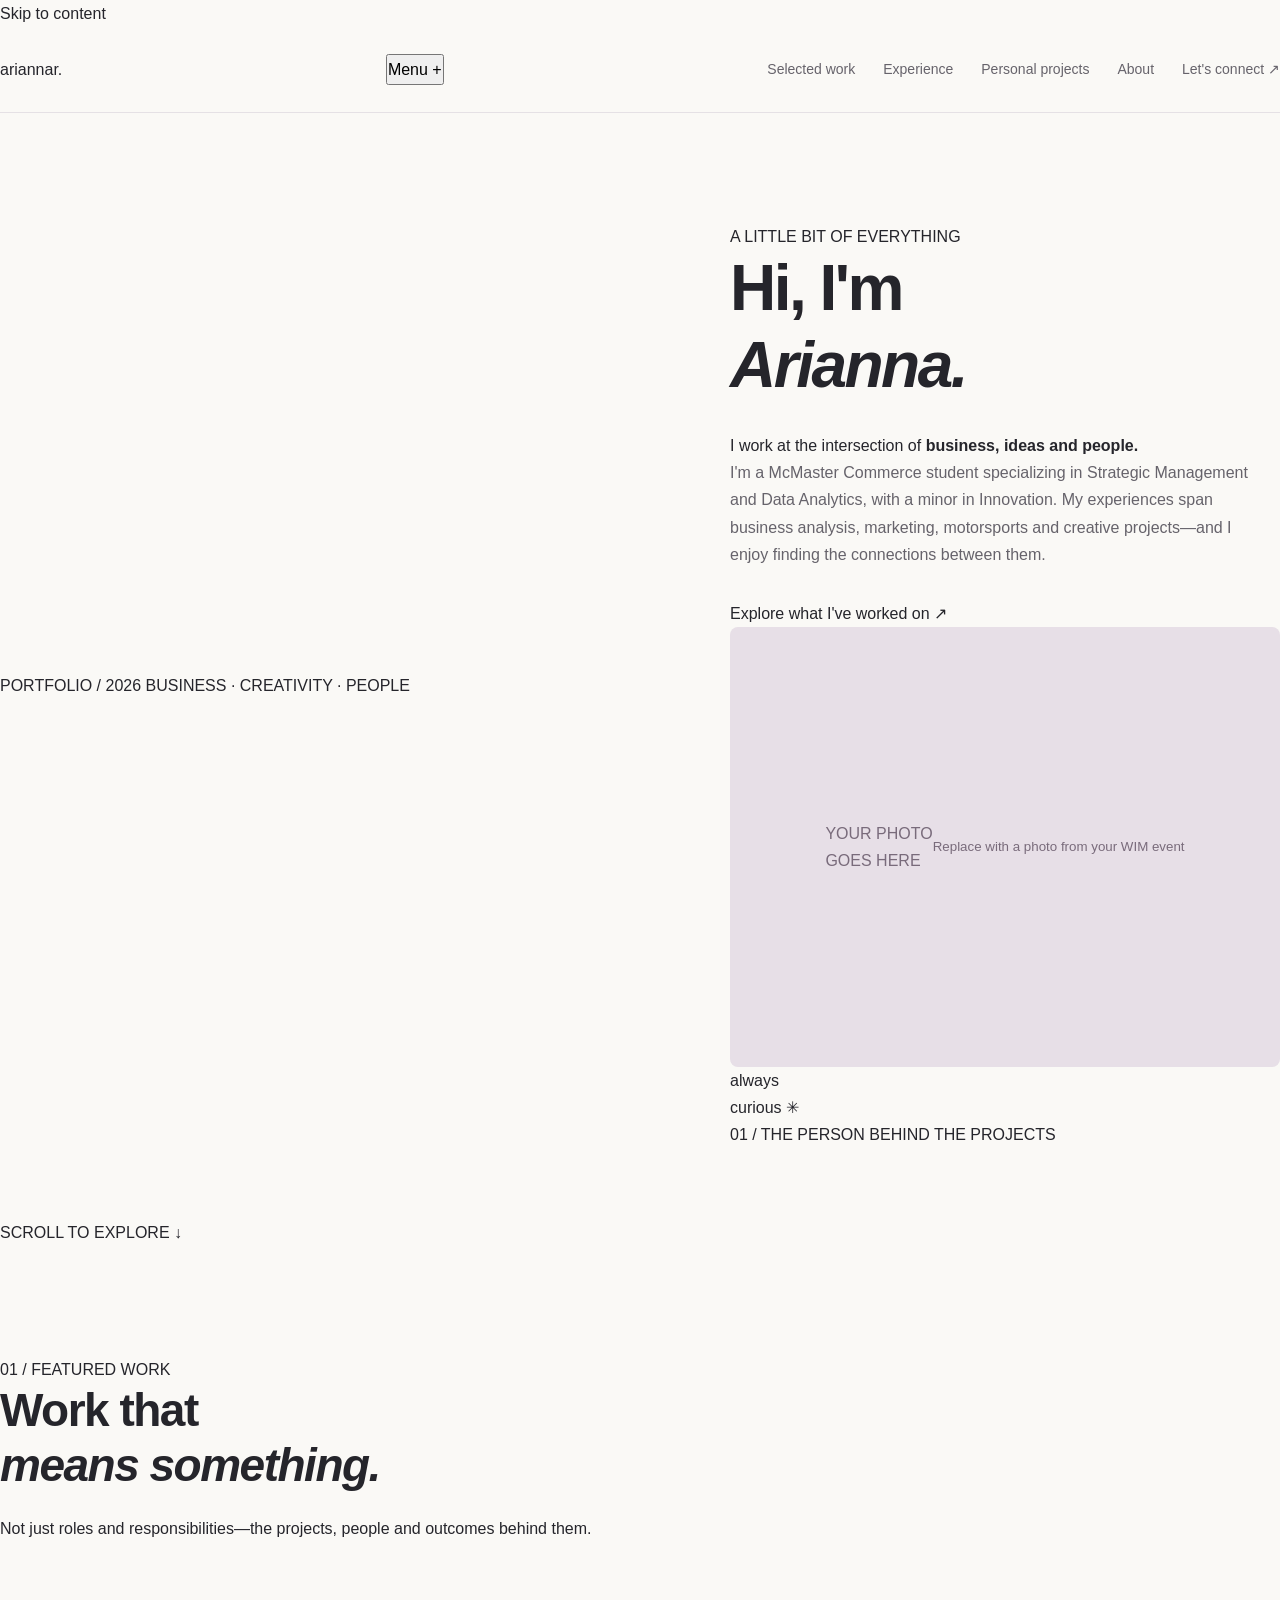
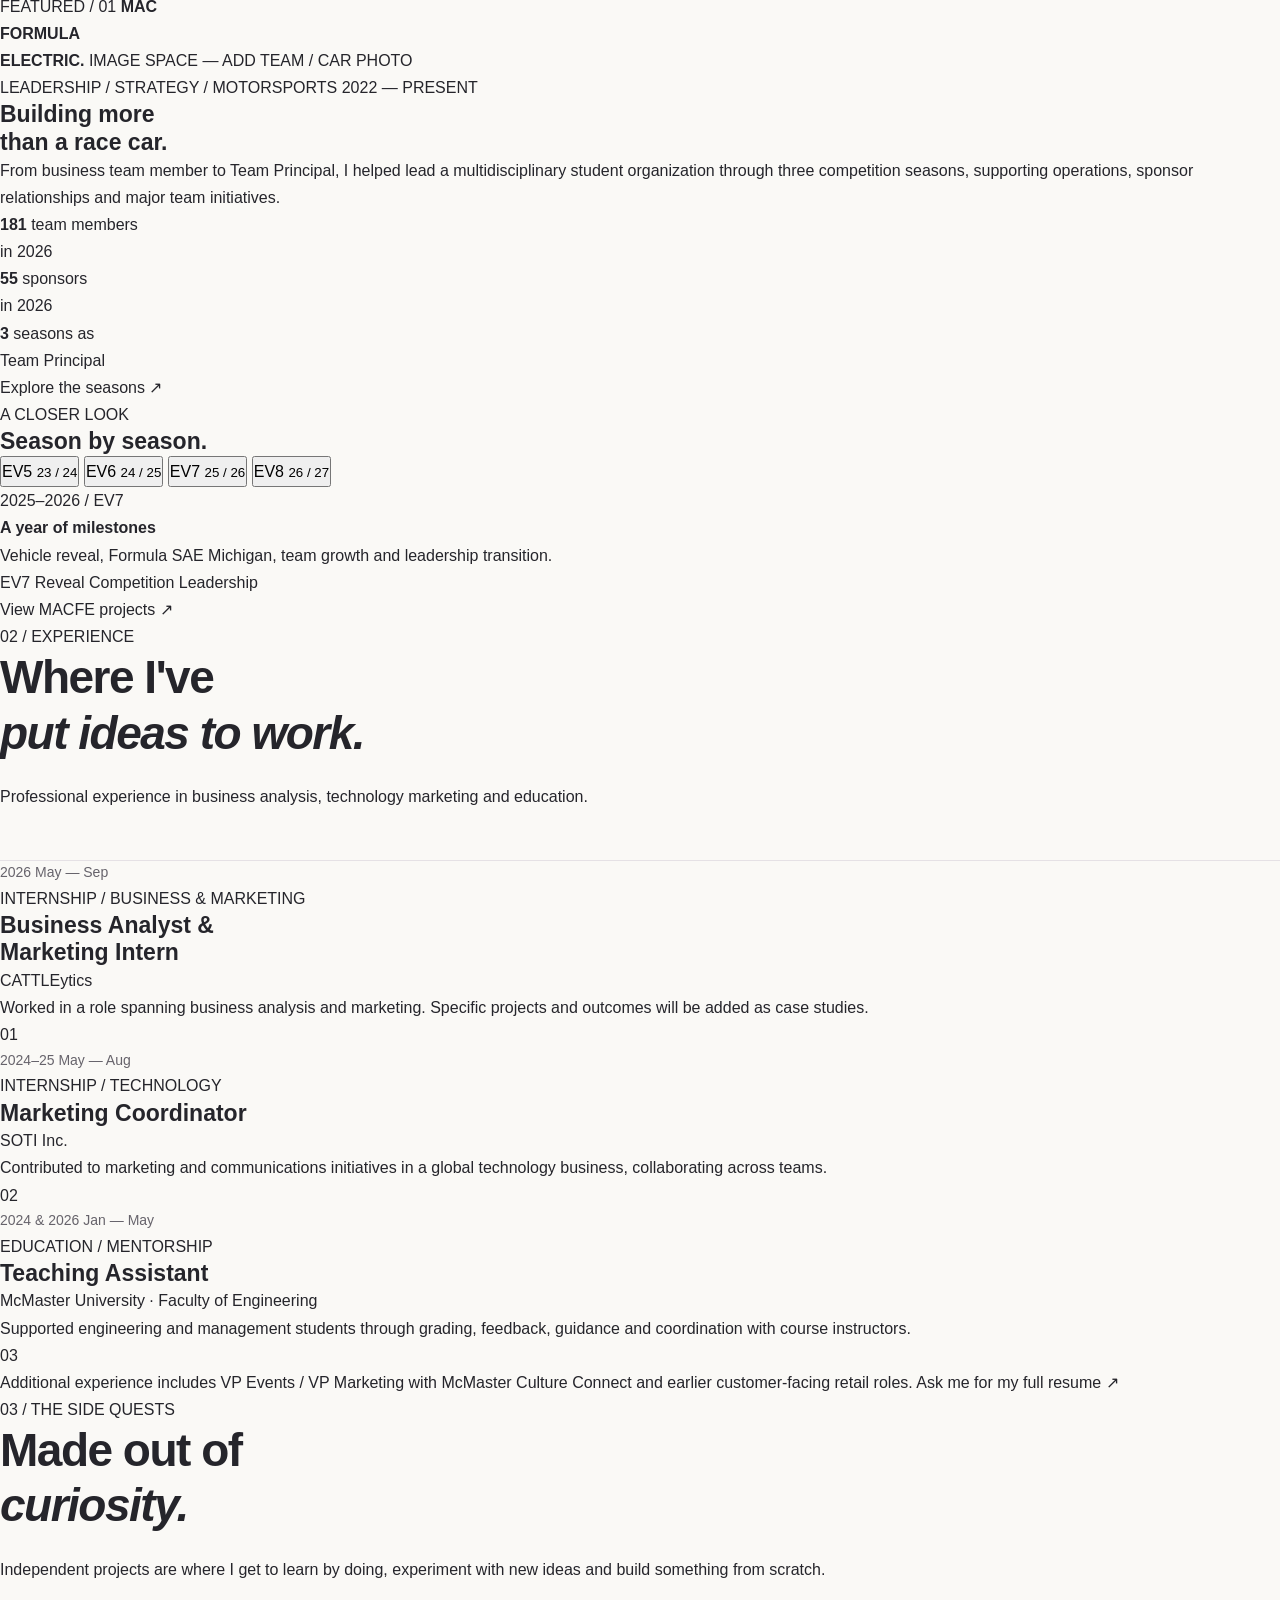
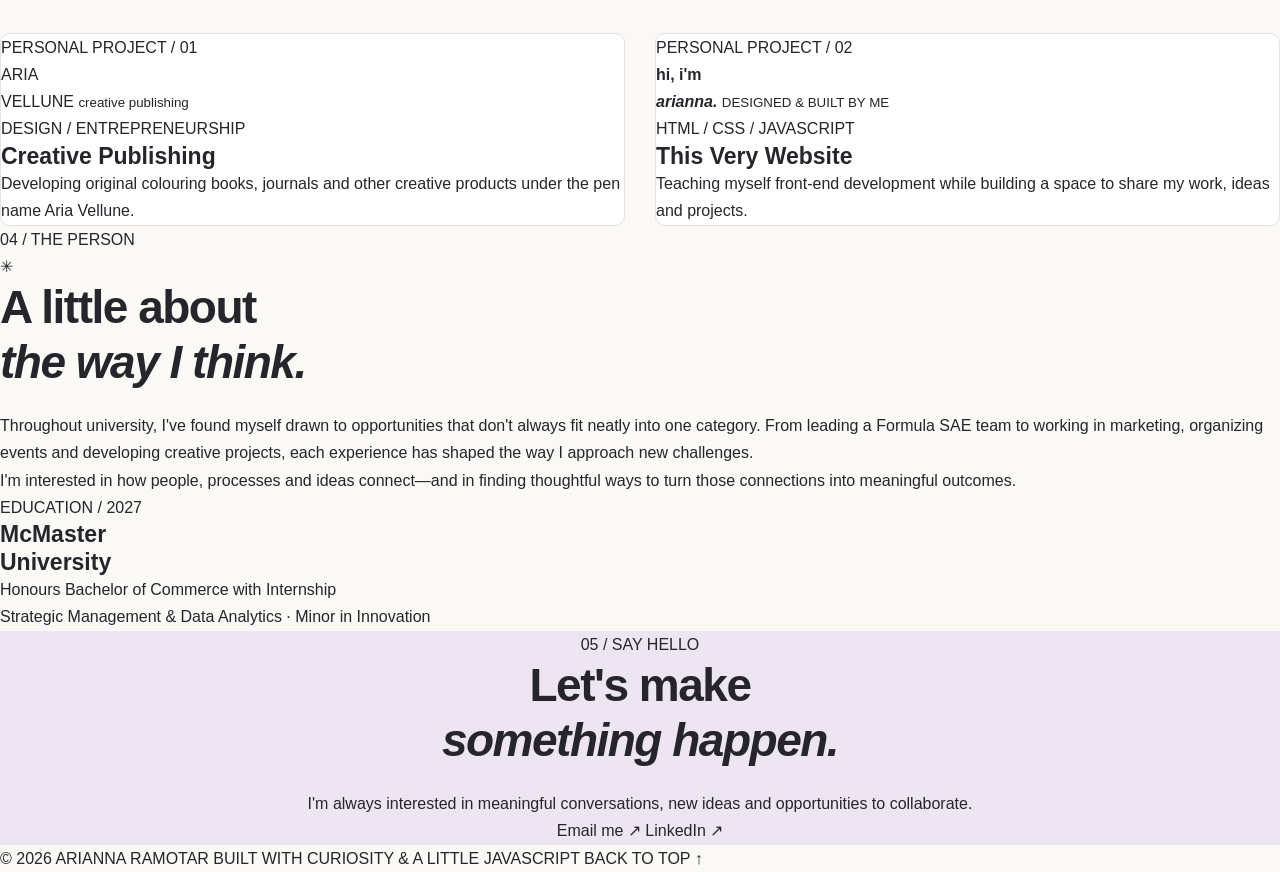
==== commit 3efe4934: "Update index.html" ====
--- a/index.html
+++ b/index.html
@@ -1,398 +1,417 @@
 
-<!DOCTYPE html>
+<!doctype html>
 <html lang="en">
 <head>
-  <meta charset="UTF-8">
-  <meta name="viewport" content="width=device-width, initial-scale=1.0">
-
-  <meta name="description"
-    content="Arianna Ramotar's portfolio featuring leadership, marketing, motorsports, and creative projects.">
-
-  <title>Arianna Ramotar | Portfolio</title>
-
+  <meta charset="utf-8">
+  <meta name="viewport" content="width=device-width, initial-scale=1">
+  <meta name="description" content="Arianna Ramotar — portfolio of business analysis, marketing, leadership and independent projects.">
+  <title>Arianna Ramotar — Portfolio</title>
   <link rel="stylesheet" href="style.css">
   <script src="script.js" defer></script>
 </head>
-
 <body>
-
-  <!-- NAVIGATION -->
+  <a class="skip-link" href="#main">Skip to content</a>
+
   <header class="site-header">
-    <nav class="nav container" aria-label="Main navigation">
-      <a class="logo" href="#home">Arianna Ramotar<span>.</span></a>
-
-      <div class="nav-links">
-        <a href="#work">Work</a>
+    <nav class="shell nav" aria-label="Main navigation">
+      <a class="wordmark" href="index.html">arianna<span>r.</span></a>
+      <button class="menu-toggle" type="button"
+        aria-expanded="false" aria-controls="nav-links">
+        Menu <span aria-hidden="true">+</span>
+      </button>
+      <div class="nav-links" id="nav-links">
+        <a href="#work">Selected work</a>
         <a href="#experience">Experience</a>
-        <a href="#projects">Projects</a>
+        <a href="#projects">Personal projects</a>
         <a href="#about">About</a>
-        <a href="#contact">Contact</a>
+        <a class="nav-contact" href="#contact">Let's connect ↗</a>
       </div>
     </nav>
   </header>
 
-  <main>
+  <main id="main">
 
     <!-- HERO -->
-    <section class="hero container" id="home">
-
-      <div class="hero-text">
-        <p class="eyebrow">WELCOME TO MY PORTFOLIO</p>
-
-        <h1>Hi, I'm Arianna<span class="accent">.</span></h1>
-
-        <p class="intro">
-          I'm a Commerce student at McMaster University
-          specializing in Strategic Management and Data
-          Analytics, with a minor in Innovation.
+    <section class="hero shell" aria-labelledby="hero-title">
+      <div class="hero-topline">
+        <span>PORTFOLIO / 2026</span>
+        <span>BUSINESS · CREATIVITY · PEOPLE</span>
+      </div>
+
+      <div class="hero-grid">
+        <div class="hero-copy">
+          <p class="kicker">
+            <span class="kicker-dot"></span>
+            A LITTLE BIT OF EVERYTHING
+          </p>
+
+          <h1 id="hero-title">
+            Hi, I'm<br>
+            <em>Arianna<span class="period">.</span></em>
+          </h1>
+
+          <p class="hero-lead">
+            I work at the intersection of
+            <strong>business, ideas and people.</strong>
+          </p>
+
+          <p class="hero-description">
+            I'm a McMaster Commerce student specializing in
+            Strategic Management and Data Analytics, with a
+            minor in Innovation. My experiences span business
+            analysis, marketing, motorsports and creative
+            projects—and I enjoy finding the connections
+            between them.
+          </p>
+
+          <a class="arrow-link" href="#work">
+            Explore what I've worked on
+            <span aria-hidden="true">↗</span>
+          </a>
+        </div>
+
+        <div class="hero-visual">
+          <div class="photo-frame">
+            <div class="photo-placeholder">
+              <span>YOUR PHOTO<br>GOES HERE</span>
+              <small>Replace with a photo from your WIM event</small>
+            </div>
+          </div>
+          <span class="hero-sticker" aria-hidden="true">
+            always<br>curious ✳
+          </span>
+          <div class="hero-caption">
+            01 / THE PERSON BEHIND THE PROJECTS
+          </div>
+        </div>
+      </div>
+
+      <div class="hero-bottom">
+        <span>SCROLL TO EXPLORE</span>
+        <span aria-hidden="true">↓</span>
+      </div>
+    </section>
+
+    <!-- FEATURED MACFE WORK -->
+    <section class="work-section" id="work">
+      <div class="shell">
+        <div class="section-heading">
+          <p class="section-index">01 / FEATURED WORK</p>
+          <h2>Work that<br><em>means something.</em></h2>
+          <p>
+            Not just roles and responsibilities—the projects,
+            people and outcomes behind them.
+          </p>
+        </div>
+
+        <a class="feature-card" href="macfe.html">
+          <div class="feature-media">
+            <div class="media-placeholder media-dark">
+              <span class="media-top">FEATURED / 01</span>
+              <strong>
+                MAC<br>FORMULA<br>
+                ELECTRIC<span class="red-dot">.</span>
+              </strong>
+              <span class="media-bottom">
+                IMAGE SPACE — ADD TEAM / CAR PHOTO
+              </span>
+            </div>
+          </div>
+
+          <div class="feature-details">
+            <div class="feature-meta">
+              <span>LEADERSHIP / STRATEGY / MOTORSPORTS</span>
+              <span>2022 — PRESENT</span>
+            </div>
+
+            <h3>Building more<br>than a race car.</h3>
+
+            <p>
+              From business team member to Team Principal,
+              I helped lead a multidisciplinary student
+              organization through three competition seasons,
+              supporting operations, sponsor relationships
+              and major team initiatives.
+            </p>
+
+            <div class="impact-row">
+              <div>
+                <strong>181</strong>
+                <span>team members<br>in 2026</span>
+              </div>
+              <div>
+                <strong>55</strong>
+                <span>sponsors<br>in 2026</span>
+              </div>
+              <div>
+                <strong>3</strong>
+                <span>seasons as<br>Team Principal</span>
+              </div>
+            </div>
+
+            <span class="feature-cta">
+              Explore the seasons ↗
+            </span>
+          </div>
+        </a>
+
+        <!-- INTERACTIVE SEASON EXPLORER -->
+        <div class="season-strip">
+          <div class="season-strip-title">
+            <span class="section-index">A CLOSER LOOK</span>
+            <h3>Season by season<span class="period">.</span></h3>
+          </div>
+
+          <div class="season-controls" role="group"
+            aria-label="Choose a MACFE season">
+            <button type="button" class="season-button"
+              data-season="ev5" aria-pressed="false">
+              EV5 <small>23 / 24</small>
+            </button>
+            <button type="button" class="season-button"
+              data-season="ev6" aria-pressed="false">
+              EV6 <small>24 / 25</small>
+            </button>
+            <button type="button" class="season-button active"
+              data-season="ev7" aria-pressed="true">
+              EV7 <small>25 / 26</small>
+            </button>
+            <button type="button" class="season-button"
+              data-season="ev8" aria-pressed="false">
+              EV8 <small>26 / 27</small>
+            </button>
+          </div>
+
+          <div class="season-summary" aria-live="polite">
+            <span id="season-eyebrow">2025–2026 / EV7</span>
+            <h4 id="season-heading">A year of milestones</h4>
+            <p id="season-copy">
+              Vehicle reveal, Formula SAE Michigan,
+              team growth and leadership transition.
+            </p>
+            <div class="chip-row" id="season-chips">
+              <span>EV7 Reveal</span>
+              <span>Competition</span>
+              <span>Leadership</span>
+            </div>
+            <a href="macfe.html">View MACFE projects ↗</a>
+          </div>
+        </div>
+      </div>
+    </section>
+
+    <!-- PROFESSIONAL EXPERIENCE -->
+    <section class="experience-section shell" id="experience">
+      <div class="section-heading split-heading">
+        <div>
+          <p class="section-index">02 / EXPERIENCE</p>
+          <h2>Where I've<br><em>put ideas to work.</em></h2>
+        </div>
+        <p>
+          Professional experience in business analysis,
+          technology marketing and education.
         </p>
-
-        <p class="hero-description">
-          My experiences span motorsports, marketing,
-          leadership, and creative projects. I'm interested
-          in how people, processes, and ideas connect,
-          and how those connections turn into meaningful work.
+      </div>
+
+      <div class="experience-list">
+        <article class="experience-row">
+          <div class="experience-date">
+            2026 <span>May — Sep</span>
+          </div>
+          <div>
+            <p class="role-type">INTERNSHIP / BUSINESS & MARKETING</p>
+            <h3>Business Analyst &<br>Marketing Intern</h3>
+            <p class="company">CATTLEytics</p>
+            <p>
+              Worked in a role spanning business analysis
+              and marketing. Specific projects and outcomes
+              will be added as case studies.
+            </p>
+          </div>
+          <span class="experience-number">01</span>
+        </article>
+
+        <article class="experience-row">
+          <div class="experience-date">
+            2024–25 <span>May — Aug</span>
+          </div>
+          <div>
+            <p class="role-type">INTERNSHIP / TECHNOLOGY</p>
+            <h3>Marketing Coordinator</h3>
+            <p class="company">SOTI Inc.</p>
+            <p>
+              Contributed to marketing and communications
+              initiatives in a global technology business,
+              collaborating across teams.
+            </p>
+          </div>
+          <span class="experience-number">02</span>
+        </article>
+
+        <article class="experience-row">
+          <div class="experience-date">
+            2024 & 2026 <span>Jan — May</span>
+          </div>
+          <div>
+            <p class="role-type">EDUCATION / MENTORSHIP</p>
+            <h3>Teaching Assistant</h3>
+            <p class="company">
+              McMaster University · Faculty of Engineering
+            </p>
+            <p>
+              Supported engineering and management students
+              through grading, feedback, guidance and
+              coordination with course instructors.
+            </p>
+          </div>
+          <span class="experience-number">03</span>
+        </article>
+      </div>
+
+      <p class="experience-note">
+        Additional experience includes VP Events / VP Marketing
+        with McMaster Culture Connect and earlier customer-facing
+        retail roles.
+        <a href="#contact">Ask me for my full resume ↗</a>
+      </p>
+    </section>
+
+    <!-- PERSONAL PROJECTS -->
+    <section class="projects-section" id="projects">
+      <div class="shell">
+        <div class="section-heading">
+          <p class="section-index">03 / THE SIDE QUESTS</p>
+          <h2>Made out of<br><em>curiosity.</em></h2>
+          <p>
+            Independent projects are where I get to learn by
+            doing, experiment with new ideas and build
+            something from scratch.
+          </p>
+        </div>
+
+        <div class="project-grid">
+          <article class="project-card project-publishing">
+            <div class="project-art art-publishing">
+              <span class="art-label">PERSONAL PROJECT / 01</span>
+              <div class="book-stack">
+                <div class="book book-back"></div>
+                <div class="book book-front">
+                  <span>ARIA<br>VELLUNE</span>
+                  <small>creative publishing</small>
+                </div>
+              </div>
+            </div>
+            <div class="project-text">
+              <p>DESIGN / ENTREPRENEURSHIP</p>
+              <h3>Creative Publishing</h3>
+              <span>
+                Developing original colouring books, journals
+                and other creative products under the pen name
+                Aria Vellune.
+              </span>
+            </div>
+          </article>
+
+          <article class="project-card project-web">
+            <div class="project-art art-web">
+              <span class="art-label">PERSONAL PROJECT / 02</span>
+              <div class="browser-mock">
+                <div class="browser-bar">
+                  <i></i><i></i><i></i>
+                </div>
+                <strong>hi, i'm<br><em>arianna.</em></strong>
+                <small>DESIGNED & BUILT BY ME</small>
+              </div>
+            </div>
+            <div class="project-text">
+              <p>HTML / CSS / JAVASCRIPT</p>
+              <h3>This Very Website</h3>
+              <span>
+                Teaching myself front-end development while
+                building a space to share my work, ideas
+                and projects.
+              </span>
+            </div>
+          </article>
+        </div>
+      </div>
+    </section>
+
+    <!-- ABOUT -->
+    <section class="about-section shell" id="about">
+      <div class="about-label">
+        <p class="section-index">04 / THE PERSON</p>
+        <span class="asterisk" aria-hidden="true">✳</span>
+      </div>
+
+      <div class="about-main">
+        <h2>A little about<br><em>the way I think.</em></h2>
+
+        <div class="about-columns">
+          <div>
+            <p>
+              Throughout university, I've found myself drawn
+              to opportunities that don't always fit neatly
+              into one category. From leading a Formula SAE
+              team to working in marketing, organizing events
+              and developing creative projects, each
+              experience has shaped the way I approach
+              new challenges.
+            </p>
+            <p>
+              I'm interested in how people, processes and
+              ideas connect—and in finding thoughtful ways
+              to turn those connections into meaningful
+              outcomes.
+            </p>
+          </div>
+
+          <aside class="education-box">
+            <span>EDUCATION / 2027</span>
+            <h3>McMaster<br>University</h3>
+            <p>
+              Honours Bachelor of Commerce with Internship
+            </p>
+            <p>
+              Strategic Management & Data Analytics ·
+              Minor in Innovation
+            </p>
+          </aside>
+        </div>
+      </div>
+    </section>
+
+    <!-- CONTACT -->
+    <section class="contact-section" id="contact">
+      <div class="shell contact-inner">
+        <p class="section-index">05 / SAY HELLO</p>
+        <h2>Let's make<br><em>something happen.</em></h2>
+        <p>
+          I'm always interested in meaningful conversations,
+          new ideas and opportunities to collaborate.
         </p>
 
-        <a class="button" href="#work">
-          Explore My Work <span aria-hidden="true">↗</span>
-        </a>
-      </div>
-
-      <div class="hero-image">
-        <div class="photo-placeholder">
-          <span>Your photo coming soon</span>
-        </div>
-      </div>
-
-    </section>
-
-
-    <!-- FEATURED WORK / MACFE -->
-    <section class="section section-tinted" id="work">
-      <div class="container">
-
-        <div class="section-heading">
-          <p class="eyebrow">01 / FEATURED EXPERIENCE</p>
-          <h2>Mac Formula Electric<span class="accent">.</span></h2>
-          <p class="section-description">
-            From business development to leading a
-            multidisciplinary Formula SAE Electric team,
-            MACFE has been one of the most defining parts
-            of my undergraduate experience.
-          </p>
-        </div>
-
-        <div class="featured-project">
-
-          <div class="featured-image">
-            <div class="image-placeholder">
-              MACFE Team / Vehicle Photo
-            </div>
-          </div>
-
-          <div class="featured-content">
-            <p class="eyebrow">2023 – PRESENT</p>
-
-            <h3>Leadership, Strategy & Motorsports</h3>
-
-            <p>
-              My work with the team has included organizational
-              leadership, sponsorship development, operations,
-              event planning, and collaboration across business
-              and engineering disciplines.
-            </p>
-
-            <p>
-              Explore the different competition seasons to see
-              the projects and initiatives I contributed to.
-            </p>
-
-            <a class="text-link" href="macfe.html">
-              Explore My MACFE Journey ↗
-            </a>
-          </div>
-        </div>
-
-        <!-- INTERACTIVE SEASON SELECTOR -->
-        <div class="season-explorer">
-          <div class="season-explorer-heading">
-            <div>
-              <p class="eyebrow">EXPLORE BY SEASON</p>
-              <h3>Four seasons. Different challenges.</h3>
-            </div>
-          </div>
-
-          <div class="season-tabs" role="group"
-               aria-label="Choose a MACFE competition season">
-            <button class="season-tab" type="button"
-                    data-season="ev5" aria-pressed="false">
-              <strong>EV5</strong>
-              <span>2023–2024</span>
-            </button>
-
-            <button class="season-tab" type="button"
-                    data-season="ev6" aria-pressed="false">
-              <strong>EV6</strong>
-              <span>2024–2025</span>
-            </button>
-
-            <button class="season-tab active" type="button"
-                    data-season="ev7" aria-pressed="true">
-              <strong>EV7</strong>
-              <span>2025–2026</span>
-            </button>
-
-            <button class="season-tab" type="button"
-                    data-season="ev8" aria-pressed="false">
-              <strong>EV8</strong>
-              <span>2026–2027</span>
-            </button>
-          </div>
-
-          <article class="season-panel" aria-live="polite">
-            <p class="eyebrow" id="season-year">
-              2025–2026 SEASON
-            </p>
-
-            <h3 id="season-title">EV7 — A Year of Milestones</h3>
-
-            <p id="season-description">
-              The EV7 season included the vehicle reveal,
-              Formula SAE Michigan competition, team growth,
-              and leadership transition.
-            </p>
-
-            <div class="season-highlights" id="season-highlights">
-              <span>EV7 Reveal Event</span>
-              <span>Formula SAE Michigan</span>
-              <span>Team Operations</span>
-            </div>
-
-            <a class="text-link" href="macfe.html">
-              View the full MACFE story ↗
-            </a>
-          </article>
-        </div>
-
-      </div>
-    </section>
-
-
-    <!-- PROFESSIONAL EXPERIENCE -->
-    <section class="section container" id="experience">
-
-      <div class="section-heading">
-        <p class="eyebrow">02 / MY EXPERIENCE</p>
-        <h2>Professional Experience<span class="accent">.</span></h2>
-        <p class="section-description">
-          Opportunities that have helped me develop
-          my skills in marketing, communication,
-          collaboration, and mentorship.
-        </p>
-      </div>
-
-      <div class="experience-list">
-
-        <article class="experience-item">
-          <p class="experience-date">2024 – 2025</p>
-          <div>
-            <h3>Marketing Coordinator</h3>
-            <p class="organization">SOTI Inc.</p>
-            <p>
-              Contributed to marketing and communications
-              initiatives within a global technology company,
-              gaining experience working across teams
-              and supporting business objectives.
-            </p>
-          </div>
-        </article>
-
-        <article class="experience-item">
-          <p class="experience-date">2024 & 2026</p>
-          <div>
-            <h3>Teaching Assistant</h3>
-            <p class="organization">McMaster University</p>
-            <p>
-              Supported engineering and management students
-              through assessment, constructive feedback,
-              and academic guidance.
-            </p>
-          </div>
-        </article>
-
-      </div>
-    </section>
-
-
-    <!-- PERSONAL PROJECTS -->
-    <section class="section section-tinted" id="projects">
-      <div class="container">
-
-        <div class="section-heading">
-          <p class="eyebrow">03 / BEYOND THE CLASSROOM</p>
-          <h2>Personal Projects<span class="accent">.</span></h2>
-          <p class="section-description">
-            Independent projects that let me experiment,
-            learn new skills, and explore ideas outside
-            my academic and professional work.
-          </p>
-        </div>
-
-        <div class="project-grid">
-
-          <article class="project-card">
-            <div class="project-image">
-              <div class="image-placeholder">
-                Creative Publishing Photo
-              </div>
-            </div>
-
-            <div class="project-content">
-              <p class="project-category">
-                DESIGN / ENTREPRENEURSHIP
-              </p>
-
-              <h3>Creative Publishing</h3>
-
-              <p>
-                Developing original colouring books,
-                journals, and creative products under
-                Aria Vellune, from initial concepts
-                to finished publications.
-              </p>
-
-              <span class="project-status">Ongoing</span>
-            </div>
-          </article>
-
-          <article class="project-card">
-            <div class="project-image">
-              <div class="image-placeholder">
-                Website Development Photo
-              </div>
-            </div>
-
-            <div class="project-content">
-              <p class="project-category">
-                WEB DEVELOPMENT / LEARNING
-              </p>
-
-              <h3>Portfolio Development</h3>
-
-              <p>
-                Building this website using HTML,
-                CSS, and JavaScript while learning
-                how to create responsive layouts
-                and interactive web experiences.
-              </p>
-
-              <span class="project-status">In Progress</span>
-            </div>
-          </article>
-
-        </div>
-      </div>
-    </section>
-
-
-    <!-- ABOUT -->
-    <section class="section container" id="about">
-
-      <div class="section-heading">
-        <p class="eyebrow">04 / A LITTLE ABOUT ME</p>
-        <h2>Curious by Nature<span class="accent">.</span></h2>
-      </div>
-
-      <div class="about-grid">
-        <div class="about-text">
-          <p>
-            Throughout my undergraduate journey,
-            I've found myself involved in a variety
-            of experiences, many of which have
-            grown into genuine passions.
-          </p>
-
-          <p>
-            From motorsports and marketing to creative
-            projects and community initiatives, these
-            opportunities have challenged me to think
-            beyond individual disciplines and approach
-            problems from different perspectives.
-          </p>
-
-          <p>
-            I'm particularly interested in understanding
-            how people, processes, and ideas connect
-            to form larger systems, and how that
-            understanding can lead to meaningful outcomes.
-          </p>
-        </div>
-
-        <aside class="education-card">
-          <p class="eyebrow">EDUCATION</p>
-          <h3>McMaster University</h3>
-
-          <p class="organization">
-            DeGroote School of Business
-          </p>
-
-          <p>
-            Honours Bachelor of Commerce
-            with Internship
-          </p>
-
-          <p>
-            Strategic Management & Data Analytics
-          </p>
-
-          <p>Minor in Innovation</p>
-
-          <p class="education-year">
-            Expected Graduation: 2027
-          </p>
-        </aside>
-      </div>
-    </section>
-
-
-    <!-- CONTACT -->
-    <section class="section contact-section" id="contact">
-      <div class="container">
-
-        <p class="eyebrow">05 / LET'S CONNECT</p>
-        <h2>Get in Touch<span class="accent">.</span></h2>
-
-        <p>
-          I'm always happy to connect, exchange ideas,
-          and learn about new opportunities.
-        </p>
-
-        <div class="contact-links">
-          
-          <a href="mailto:ramotaa@mcmaster.ca@example.com">
-            Email Me ↗
+        <div class="contact-actions">
+          <a href="mailto:ramotaa@mcmaster.ca">
+            Email me <span aria-hidden="true">↗</span>
           </a>
-
           <a href="https://www.linkedin.com/in/ariannaramotar/"
-             target="_blank"
-             rel="noopener noreferrer">
-            LinkedIn ↗
+            target="_blank" rel="noopener noreferrer">
+            LinkedIn <span aria-hidden="true">↗</span>
           </a>
         </div>
 
+      
+        </small>
       </div>
     </section>
 
   </main>
 
-  <!-- FOOTER -->
-  <footer class="site-footer">
-    <div class="container footer-content">
-      <p>© 2026 Arianna Ramotar</p>
-      <p>Designed & developed by Arianna.</p>
-    </div>
+  <footer class="footer shell">
+    <span>© <span id="year">2026</span> ARIANNA RAMOTAR</span>
+    <span>BUILT WITH CURIOSITY & A LITTLE JAVASCRIPT</span>
+    <a href="#main">BACK TO TOP ↑</a>
   </footer>
-
 </body>
 </html>
--- a/style.css
+++ b/style.css
@@ -1,15 +1,14 @@
 
-/* ================================
-   GLOBAL STYLES
-================================ */
+/* COLOURS & GLOBAL STYLES */
 
 :root {
   --background: #faf9f6;
-  --text: #252525;
-  --muted: #666666;
-  --accent: #a46c58;
-  --border: #e5e1db;
-  --card: #f2efe9;
+  --text: #25252b;
+  --muted: #66636b;
+  --accent: #653f70;
+  --accent-light: #ede5f1;
+  --burgundy: #963d52;
+  --border: #e5e1e5;
   --white: #ffffff;
 }
 
@@ -25,14 +24,18 @@
 
 body {
   font-family: Arial, Helvetica, sans-serif;
+  color: var(--text);
   background: var(--background);
-  color: var(--text);
   line-height: 1.7;
 }
 
 a {
   color: inherit;
   text-decoration: none;
+}
+
+button {
+  font: inherit;
 }
 
 .container {
@@ -45,14 +48,17 @@
 .section {
   padding-top: 100px;
   padding-bottom: 100px;
-  border-top: 1px solid var(--border);
+}
+
+.section-tinted {
+  background: #f4f0f5;
 }
 
 .eyebrow {
+  color: var(--accent);
   font-size: 12px;
   font-weight: 700;
   letter-spacing: 2px;
-  color: var(--accent);
   text-transform: uppercase;
   margin-bottom: 18px;
 }
@@ -62,14 +68,17 @@
 }
 
 h2 {
-  font-size: clamp(32px, 4vw, 44px);
-  font-weight: 600;
+  font-size: clamp(32px, 4vw, 46px);
+  letter-spacing: -1.5px;
   margin-bottom: 22px;
 }
 
 h3 {
   font-size: 23px;
-  font-weight: 600;
+}
+
+.accent {
+  color: var(--burgundy);
 }
 
 .section-heading {
@@ -78,13 +87,17 @@
 
 .section-description {
   color: var(--muted);
+  font-size: 17px;
   max-width: 680px;
-  font-size: 17px;
-}
-
-/* ================================
-   NAVIGATION
-================================ */
+}
+
+a:focus-visible,
+button:focus-visible {
+  outline: 3px solid var(--burgundy);
+  outline-offset: 4px;
+}
+
+/* NAVIGATION */
 
 .site-header {
   background: var(--background);
@@ -102,13 +115,17 @@
 .logo {
   font-size: 19px;
   font-weight: 700;
-  letter-spacing: -0.5px;
+  white-space: nowrap;
+}
+
+.logo span {
+  color: var(--burgundy);
 }
 
 .nav-links {
   display: flex;
+  flex-wrap: wrap;
   gap: 28px;
-  flex-wrap: wrap;
 }
 
 .nav-links a {
@@ -121,9 +138,7 @@
   color: var(--accent);
 }
 
-/* ================================
-   HERO SECTION
-================================ */
+/* HERO */
 
 .hero {
   display: grid;
@@ -136,23 +151,21 @@
 
 .hero h1 {
   font-size: clamp(44px, 5vw, 70px);
-  letter-spacing: -2px;
-  font-weight: 600;
+  letter-spacing: -2.5px;
   margin-bottom: 28px;
 }
 
 .intro {
   font-size: 19px;
-  color: var(--text);
+  margin-bottom: 20px;
   max-width: 560px;
-  margin-bottom: 20px;
 }
 
 .hero-description {
+  color: var(--muted);
   font-size: 16px;
-  color: var(--muted);
+  margin-bottom: 32px;
   max-width: 540px;
-  margin-bottom: 32px;
 }
 
 .button {
@@ -162,64 +175,76 @@
   background: var(--accent);
   color: var(--white);
   padding: 13px 24px;
+  border-radius: 4px;
   font-size: 14px;
   font-weight: 600;
-  border-radius: 3px;
-  transition: background 0.2s ease;
+  transition:
+    background 0.25s ease,
+    transform 0.25s ease;
 }
 
 .button:hover {
-  background: #875440;
+  background: var(--burgundy);
+  transform: translateY(-3px);
 }
 
 .hero-image {
+  position: relative;
+  min-height: 440px;
+  isolation: isolate;
+}
+
+.hero-image::before {
+  content: "";
+  position: absolute;
+  top: -16px;
+  right: -16px;
+  width: 75%;
+  height: 75%;
+  background: var(--accent-light);
+  border-radius: 8px;
+  z-index: -1;
+}
+
+.photo-placeholder {
+  min-height: 440px;
   width: 100%;
-  min-height: 440px;
-}
-
-.photo-placeholder {
-  width: 100%;
-  height: 100%;
-  min-height: 440px;
-  background: #e8e0d6;
-  display: flex;
+  background: #e7dfe7;
+  color: #796b7b;
+  display: flex;
+  justify-content: center;
   align-items: center;
-  justify-content: center;
-  color: #8d8278;
-  font-size: 14px;
-  border-radius: 4px;
-}
-
-/* ================================
-   FEATURED MACFE SECTION
-================================ */
+  border-radius: 8px;
+}
+
+/* FEATURED WORK */
 
 .featured-project {
   display: grid;
   grid-template-columns: 1fr 1fr;
-  gap: 55px;
+  gap: 50px;
   align-items: center;
-}
-
-.featured-image {
-  width: 100%;
+  background: var(--white);
+  padding: 35px;
+  border-radius: 12px;
+  border: 1px solid var(--border);
 }
 
 .image-placeholder {
-  background: #e8e0d6;
-  color: #8d8278;
   min-height: 300px;
-  display: flex;
+  background: #e7dfe7;
+  color: #796b7b;
+  display: flex;
+  justify-content: center;
   align-items: center;
-  justify-content: center;
   text-align: center;
   padding: 20px;
-  border-radius: 4px;
+  border-radius: 8px;
   font-size: 14px;
 }
 
 .featured-image .image-placeholder {
-  min-height: 420px;
+  min-height: 390px;
 }
 
 .featured-content h3 {
@@ -232,36 +257,109 @@
   margin-bottom: 18px;
 }
 
-.season-tags {
+.text-link {
+  display: inline-block;
+  color: var(--accent);
+  font-weight: 700;
+  margin-top: 15px;
+}
+
+.text-link:hover {
+  color: var(--burgundy);
+  text-decoration: underline;
+}
+
+/* INTERACTIVE SEASON EXPLORER */
+
+.season-explorer {
+  margin-top: 65px;
+}
+
+.season-explorer-heading {
+  margin-bottom: 25px;
+}
+
+.season-explorer-heading h3 {
+  font-size: 28px;
+}
+
+.season-tabs {
+  display: grid;
+  grid-template-columns: repeat(4, 1fr);
+  gap: 12px;
+  margin-bottom: 18px;
+}
+
+.season-tab {
+  cursor: pointer;
+  background: var(--white);
+  border: 1px solid var(--border);
+  border-radius: 8px;
+  padding: 20px 12px;
+  color: var(--text);
+  display: flex;
+  flex-direction: column;
+  align-items: center;
+  gap: 5px;
+  transition:
+    background 0.2s ease,
+    color 0.2s ease,
+    transform 0.2s ease;
+}
+
+.season-tab strong {
+  font-size: 23px;
+}
+
+.season-tab span {
+  font-size: 12px;
+}
+
+.season-tab:hover {
+  transform: translateY(-3px);
+  border-color: var(--accent);
+}
+
+.season-tab.active {
+  background: var(--accent);
+  color: var(--white);
+  border-color: var(--accent);
+}
+
+.season-panel {
+  background: var(--white);
+  border: 1px solid var(--border);
+  border-radius: 12px;
+  padding: 35px;
+}
+
+.season-panel h3 {
+  font-size: 28px;
+  margin-bottom: 15px;
+}
+
+.season-panel > p:not(.eyebrow) {
+  color: var(--muted);
+  max-width: 720px;
+}
+
+.season-highlights {
   display: flex;
   flex-wrap: wrap;
   gap: 10px;
-  margin: 28px 0;
-}
-
-.season-tags span {
+  margin-top: 25px;
+}
+
+.season-highlights span {
+  background: var(--accent-light);
+  color: var(--accent);
+  border-radius: 20px;
+  padding: 7px 13px;
   font-size: 12px;
-  padding: 7px 12px;
-  border: 1px solid var(--border);
-  border-radius: 3px;
-  color: var(--muted);
-}
-
-.text-link {
-  color: var(--accent);
   font-weight: 600;
-  font-size: 15px;
-  display: inline-block;
-  margin-top: 12px;
-}
-
-.text-link:hover {
-  text-decoration: underline;
-}
-
-/* ================================
-   PROFESSIONAL EXPERIENCE
-================================ */
+}
+
+/* EXPERIENCE */
 
 .experience-list {
   border-top: 1px solid var(--border);
@@ -269,8 +367,8 @@
 
 .experience-item {
   display: grid;
-  grid-template-columns: 190px 1fr;
-  gap: 45px;
+  grid-template-columns: 180px 1fr;
+  gap: 40px;
   padding: 35px 0;
   border-bottom: 1px solid var(--border);
 }
@@ -286,8 +384,7 @@
 
 .organization {
   color: var(--accent);
-  font-weight: 600;
-  font-size: 15px;
+  font-weight: 700;
   margin-bottom: 15px;
 }
 
@@ -296,9 +393,7 @@
   max-width: 700px;
 }
 
-/* ================================
-   PERSONAL PROJECTS
-================================ */
+/* PERSONAL PROJECTS */
 
 .project-grid {
   display: grid;
@@ -307,10 +402,18 @@
 }
 
 .project-card {
+  background: var(--white);
   border: 1px solid var(--border);
-  border-radius: 4px;
+  border-radius: 10px;
   overflow: hidden;
-  background: var(--white);
+  transition:
+    transform 0.25s ease,
+    box-shadow 0.25s ease;
+}
+
+.project-card:hover {
+  transform: translateY(-6px);
+  box-shadow: 0 15px 35px rgba(50, 30, 60, 0.09);
 }
 
 .project-image .image-placeholder {
@@ -341,14 +444,12 @@
 }
 
 .project-status {
+  color: var(--burgundy);
   font-size: 12px;
-  color: var(--accent);
-  font-weight: 600;
-}
-
-/* ================================
-   ABOUT & EDUCATION
-================================ */
+  font-weight: 700;
+}
+
+/* ABOUT */
 
 .about-grid {
   display: grid;
@@ -358,19 +459,19 @@
 }
 
 .about-text p {
+  color: var(--muted);
+  font-size: 17px;
   margin-bottom: 22px;
-  color: var(--muted);
-  font-size: 17px;
 }
 
 .education-card {
-  background: var(--card);
+  background: var(--accent-light);
+  border-radius: 10px;
   padding: 35px;
-  border-radius: 4px;
 }
 
 .education-card h3 {
-  margin-bottom: 10px;
+  margin-bottom: 12px;
 }
 
 .education-card > p:not(.eyebrow) {
@@ -378,23 +479,22 @@
 }
 
 .education-year {
+  color: var(--muted);
   font-size: 13px;
-  color: var(--muted);
   margin-top: 25px;
 }
 
-/* ================================
-   CONTACT
-================================ */
+/* CONTACT & FOOTER */
 
 .contact-section {
   text-align: center;
-}
-
-.contact-section > p:not(.eyebrow) {
+  background: var(--accent-light);
+}
+
+.contact-section > .container > p:not(.eyebrow) {
+  color: var(--muted);
   max-width: 550px;
   margin: 0 auto 30px;
-  color: var(--muted);
 }
 
 .contact-links {
@@ -406,16 +506,13 @@
 
 .contact-links a {
   color: var(--accent);
-  font-weight: 600;
+  font-weight: 700;
 }
 
 .contact-links a:hover {
+  color: var(--burgundy);
   text-decoration: underline;
 }
-
-/* ================================
-   FOOTER
-================================ */
 
 .site-footer {
   border-top: 1px solid var(--border);
@@ -425,18 +522,15 @@
 .footer-content {
   display: flex;
   justify-content: space-between;
+  flex-wrap: wrap;
   gap: 20px;
-  flex-wrap: wrap;
+  color: var(--muted);
   font-size: 13px;
-  color: var(--muted);
-}
-
-/* ================================
-   RESPONSIVE DESIGN
-================================ */
+}
+
+/* RESPONSIVE DESIGN */
 
 @media (max-width: 900px) {
-
   .hero,
   .featured-project,
   .about-grid {
@@ -448,72 +542,93 @@
     padding-top: 75px;
     padding-bottom: 75px;
   }
+}
+
+@media (max-width: 600px) {
+  .container {
+    padding-left: 22px;
+    padding-right: 22px;
+  }
+
+  .section {
+    padding-top: 65px;
+    padding-bottom: 65px;
+  }
+
+  .nav {
+    flex-direction: column;
+    padding-top: 20px;
+    padding-bottom: 20px;
+    gap: 16px;
+  }
+
+  .nav-links {
+    justify-content: center;
+    gap: 15px;
+  }
+
+  .nav-links a {
+    font-size: 13px;
+  }
+
+  .hero {
+    padding-top: 65px;
+    padding-bottom: 65px;
+  }
+
+  .hero h1 {
+    letter-spacing: -1px;
+  }
 
   .hero-image,
   .photo-placeholder {
     min-height: 350px;
   }
 
-}
-
-@media (max-width: 600px) {
-
-  .container {
-    padding-left: 22px;
-    padding-right: 22px;
-  }
-
-  .section {
-    padding-top: 65px;
-    padding-bottom: 65px;
-  }
-
-  .nav {
-    flex-direction: column;
-    justify-content: center;
-    padding-top: 20px;
-    padding-bottom: 20px;
-    gap: 16px;
-  }
-
-  .nav-links {
-    justify-content: center;
-    gap: 15px;
-  }
-
-  .nav-links a {
-    font-size: 13px;
-  }
-
-  .hero {
-    padding-top: 65px;
-    padding-bottom: 65px;
-  }
-
-  .hero h1 {
-    letter-spacing: -1px;
-  }
-
-  .intro {
-    font-size: 17px;
+  .hero-image::before {
+    right: -8px;
+  }
+
+  .featured-project {
+    padding: 20px;
+  }
+
+  .featured-image .image-placeholder {
+    min-height: 280px;
+  }
+
+  .season-tabs {
+    grid-template-columns: repeat(2, 1fr);
+  }
+
+  .season-panel {
+    padding: 24px;
+  }
+
+  .experience-item {
+    grid-template-columns: 1fr;
+    gap: 10px;
   }
 
   .project-grid {
     grid-template-columns: 1fr;
-  }
-
-  .experience-item {
-    grid-template-columns: 1fr;
-    gap: 12px;
-  }
-
-  .featured-image .image-placeholder {
-    min-height: 300px;
   }
 
   .footer-content {
     flex-direction: column;
     text-align: center;
   }
-
-}
+}
+
+/* ACCESSIBILITY */
+
+@media (prefers-reduced-motion: reduce) {
+  html {
+    scroll-behavior: auto;
+  }
+
+  *, *::before, *::after {
+    transition-duration: 0.01ms !important;
+    animation-duration: 0.01ms !important;
+  }
+}
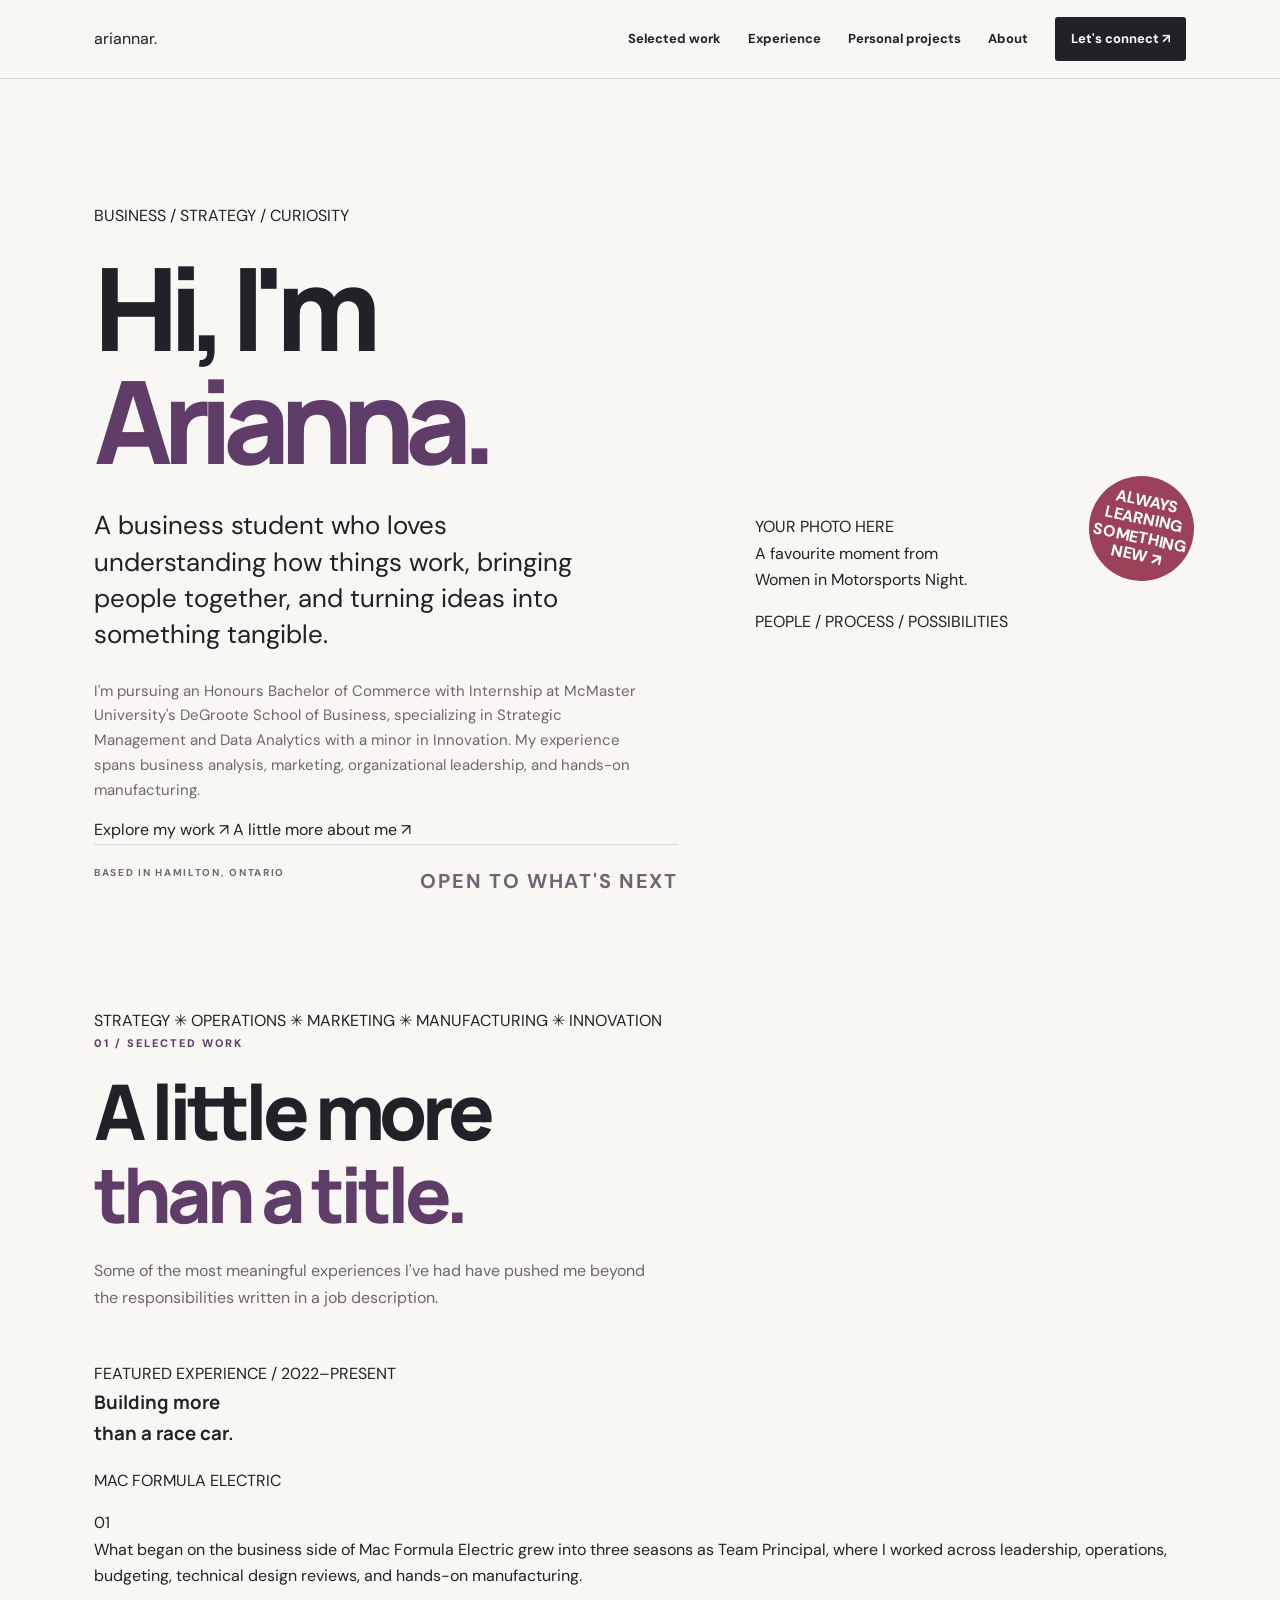
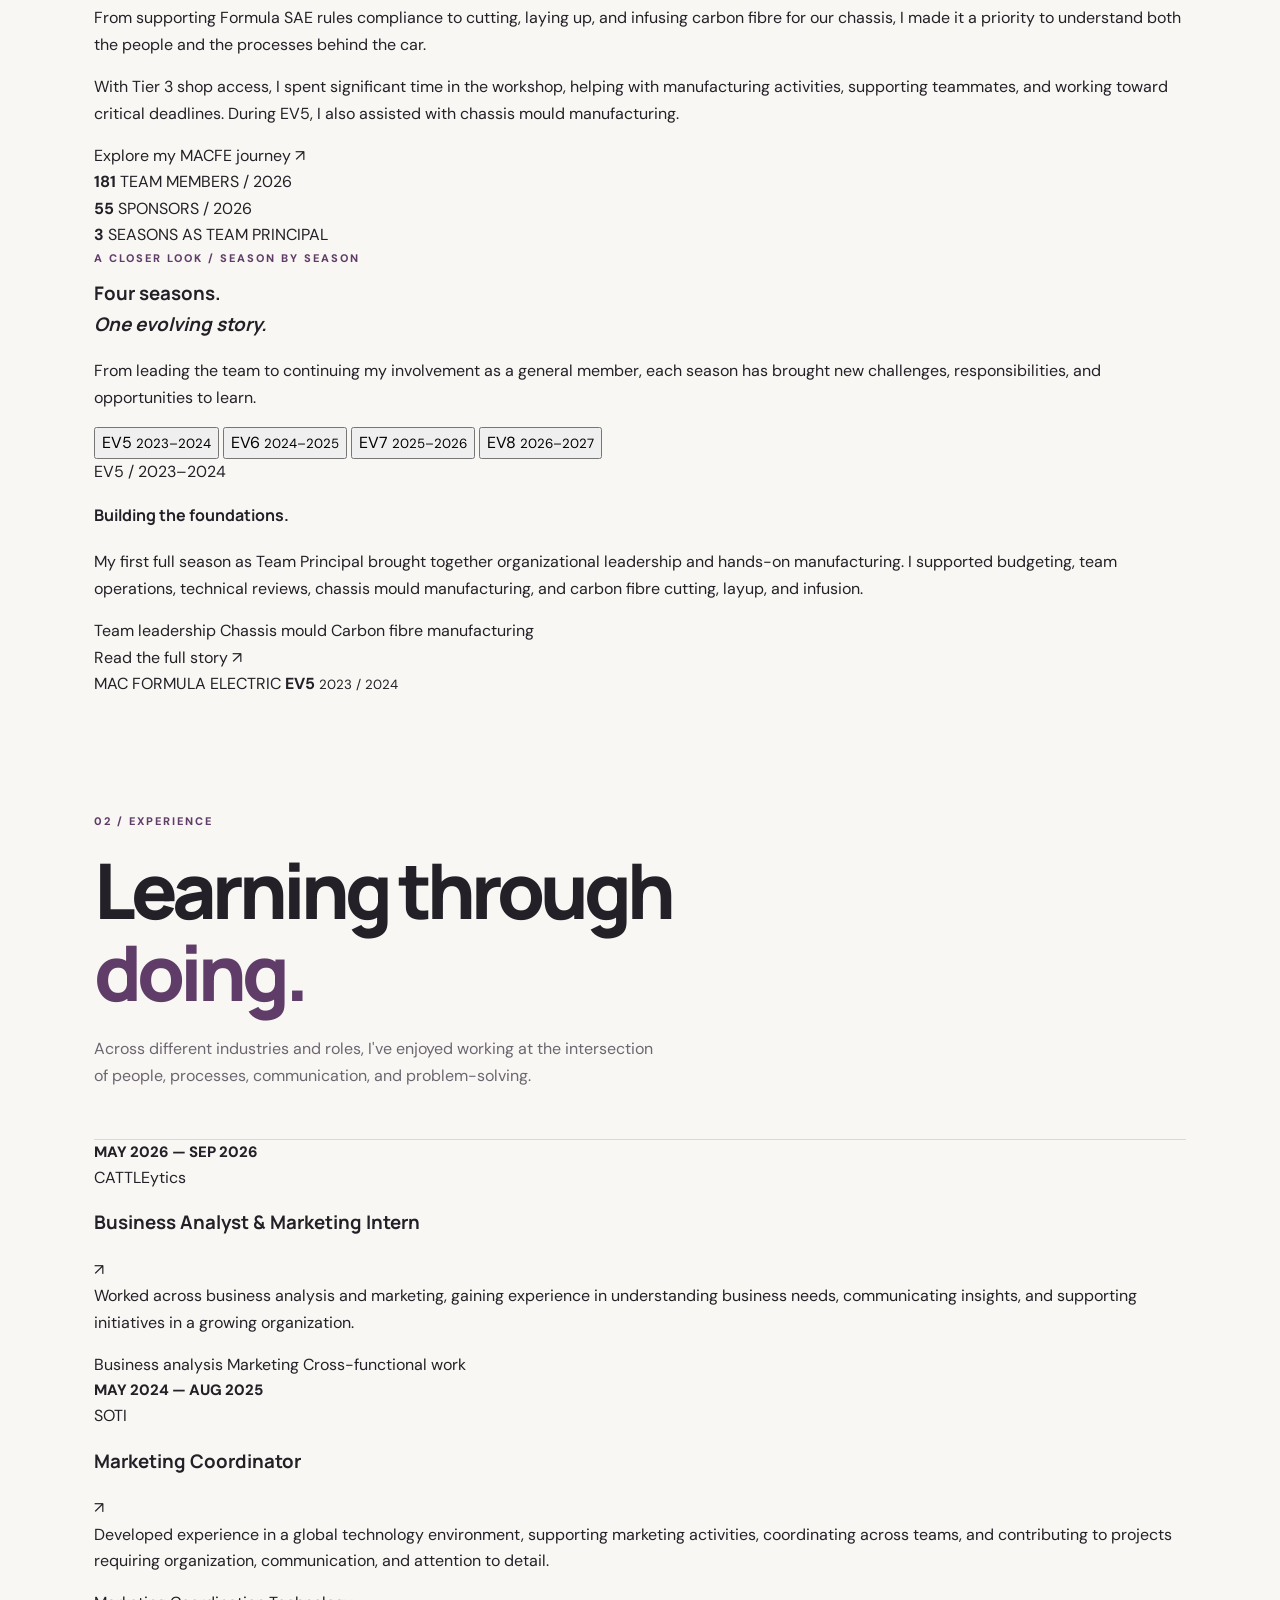
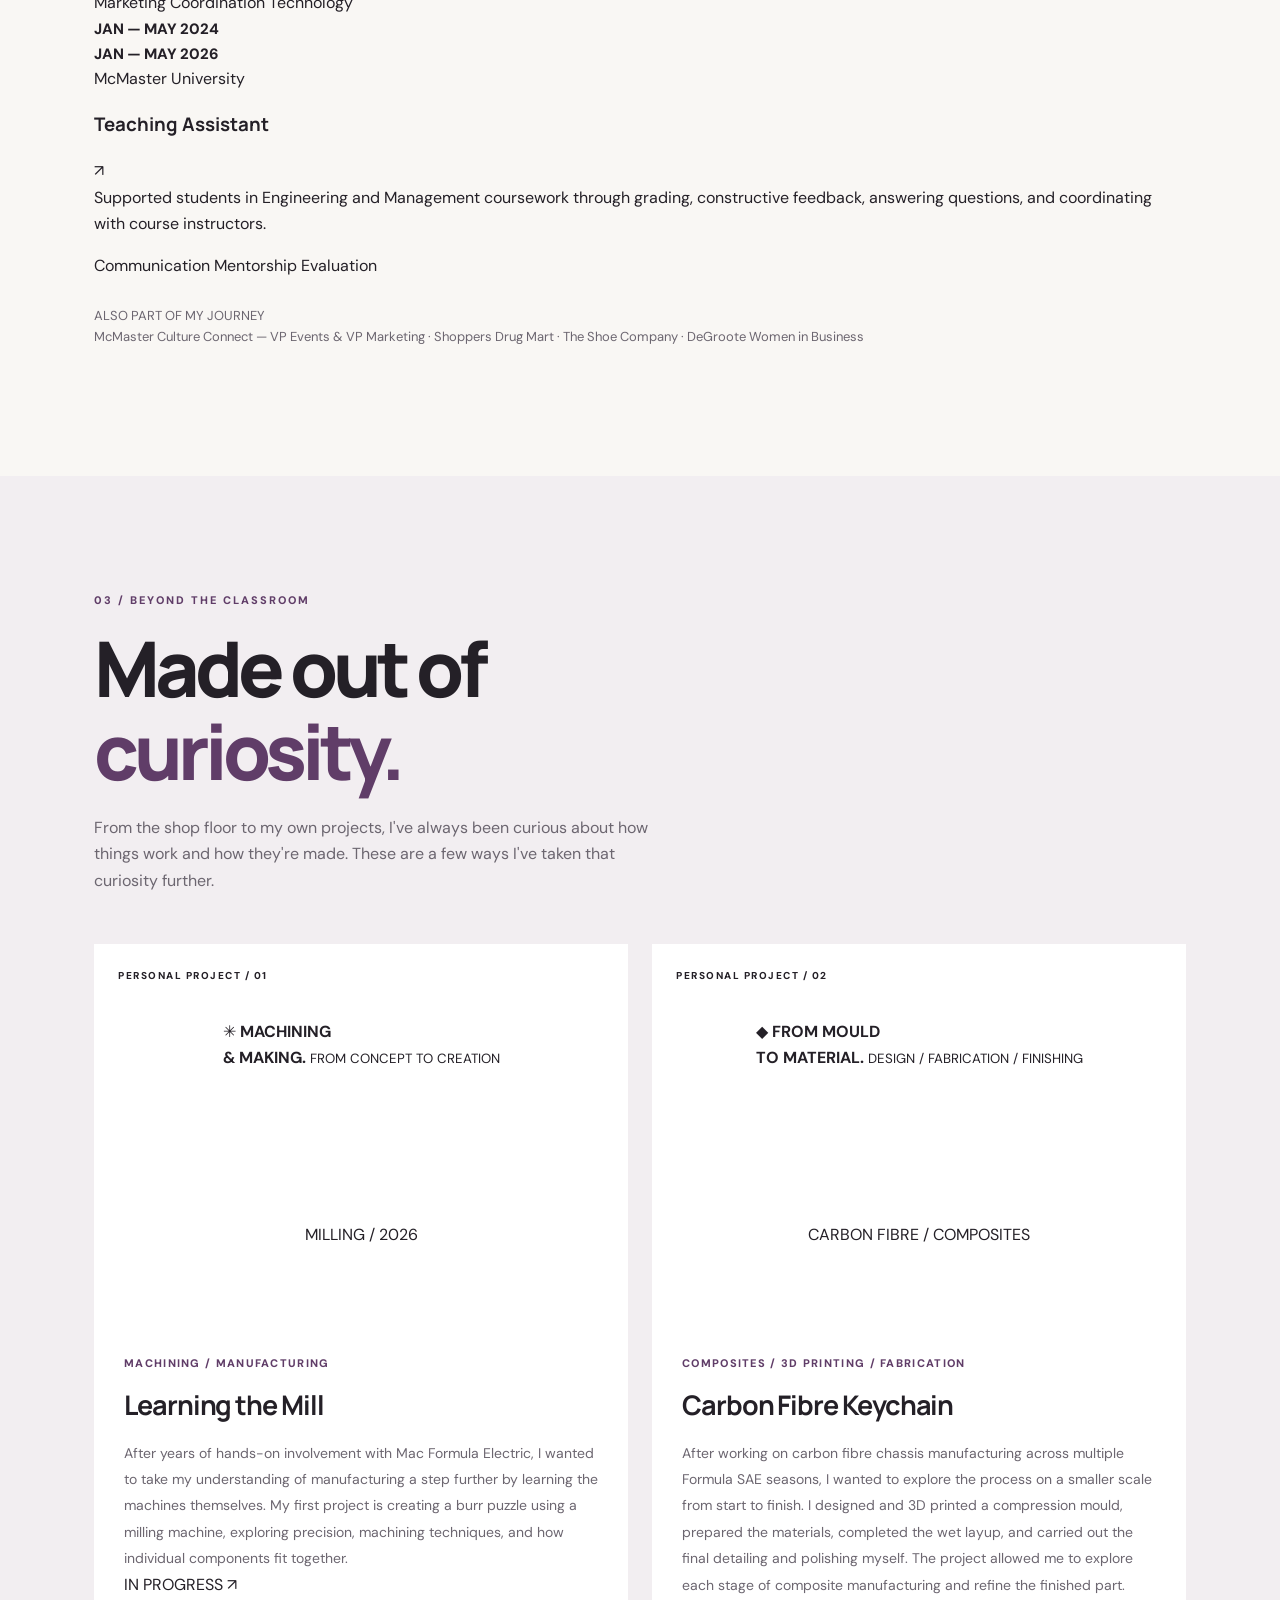
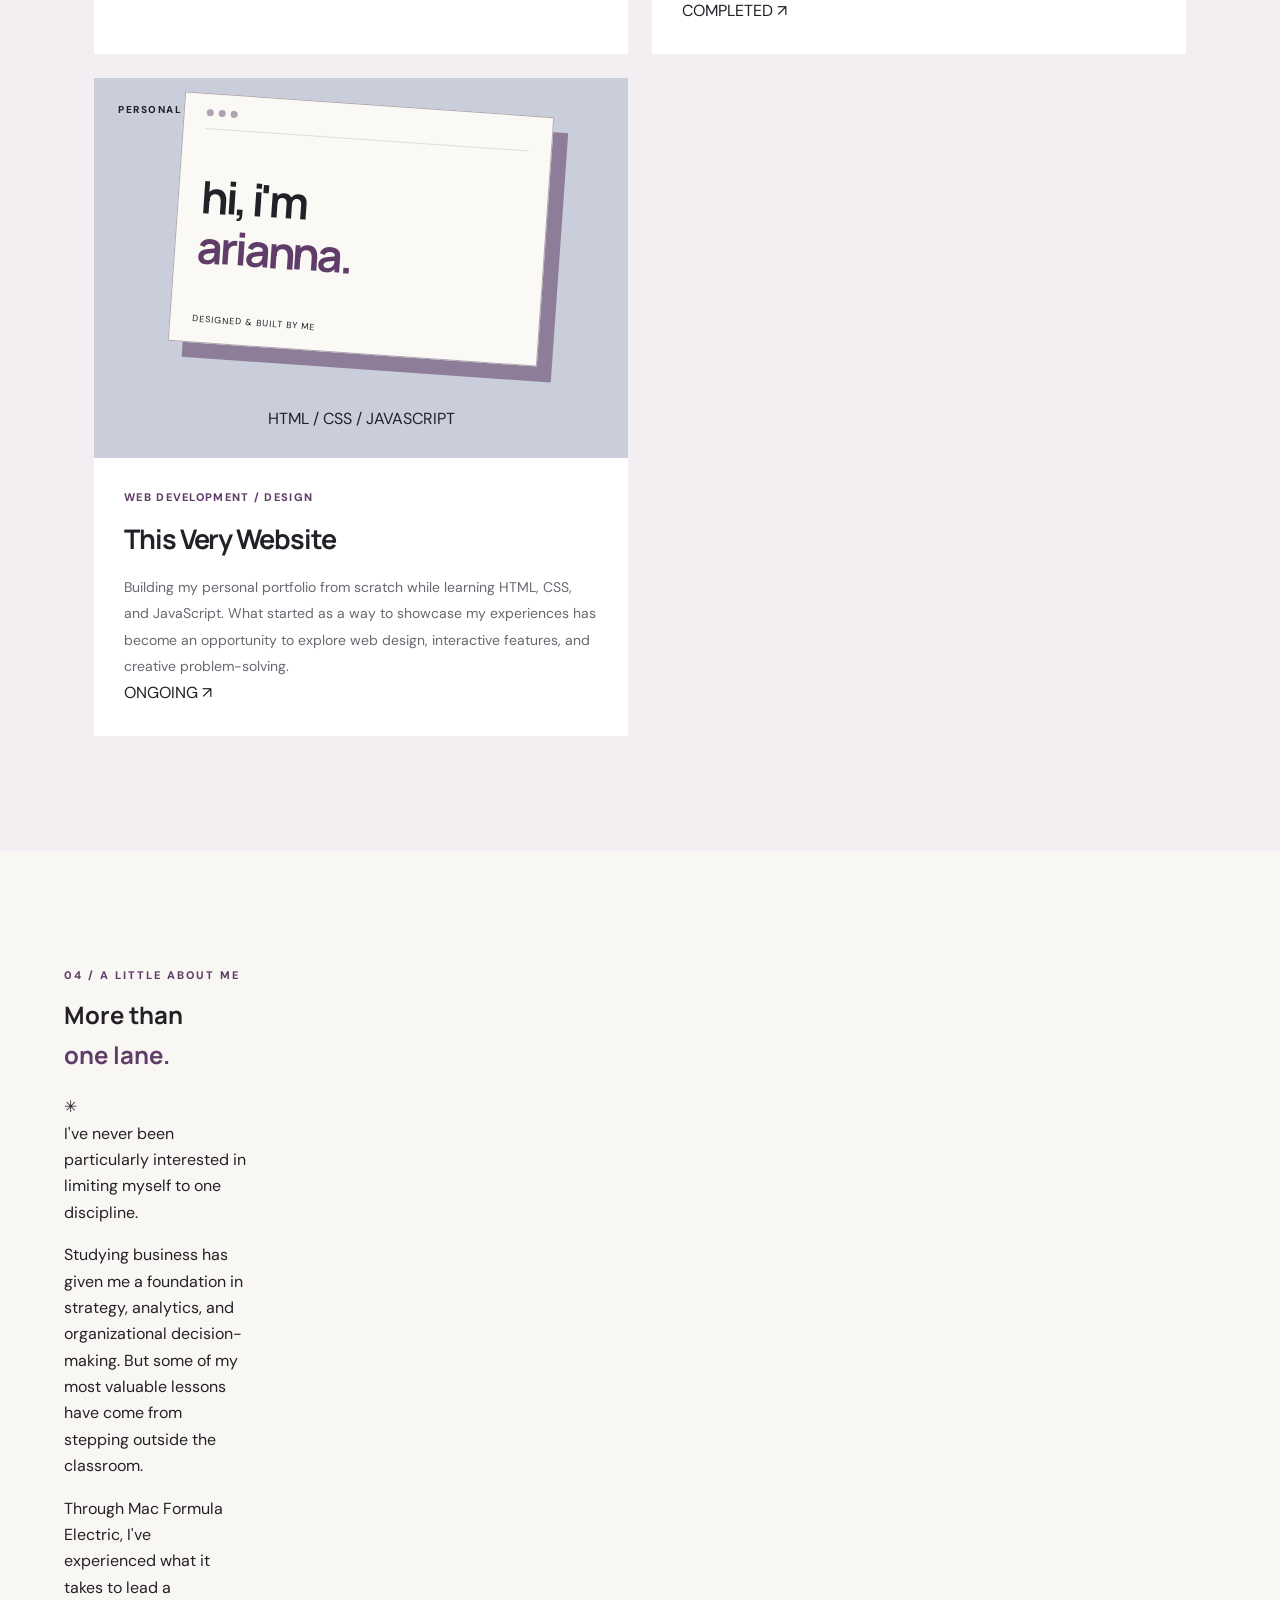
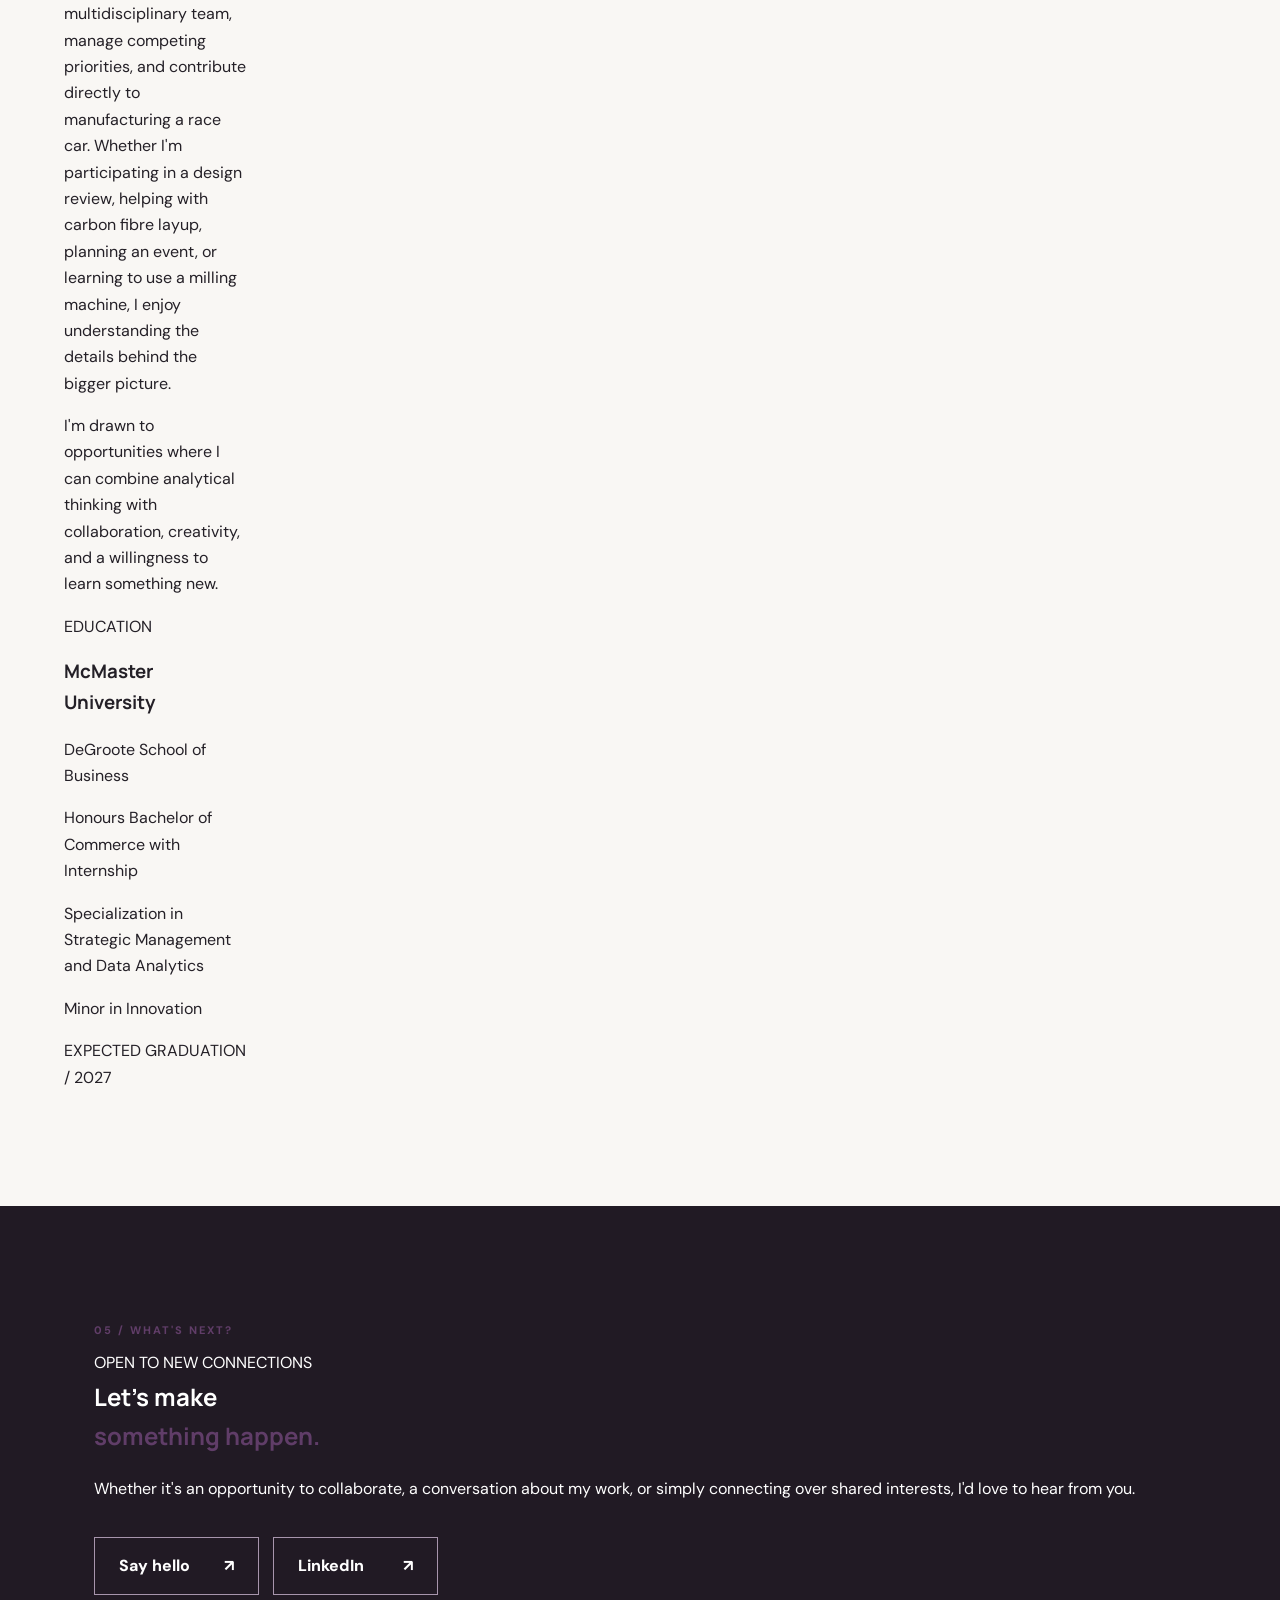
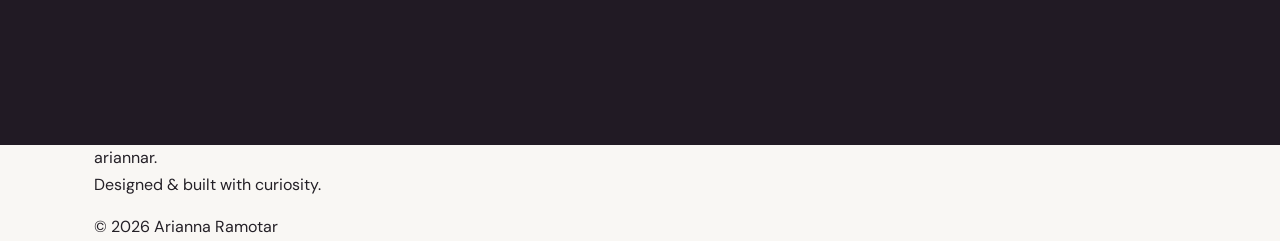
==== commit c175b35c: "Update index.html" ====
--- a/index.html
+++ b/index.html
@@ -1,417 +1,1018 @@
 
-<!doctype html>
+<!DOCTYPE html>
 <html lang="en">
 <head>
-  <meta charset="utf-8">
-  <meta name="viewport" content="width=device-width, initial-scale=1">
-  <meta name="description" content="Arianna Ramotar — portfolio of business analysis, marketing, leadership and independent projects.">
-  <title>Arianna Ramotar — Portfolio</title>
+  <meta charset="UTF-8">
+  <meta name="viewport" content="width=device-width, initial-scale=1.0">
+
+  <meta
+    name="description"
+    content="Arianna Ramotar's portfolio — exploring leadership, strategy, operations, manufacturing, marketing, and creative problem-solving."
+  >
+
+  <meta name="theme-color" content="#f9f7f4">
+
+  <title>Arianna Ramotar | Portfolio</title>
+
+  <link rel="preconnect" href="https://fonts.googleapis.com">
+  <link rel="preconnect" href="https://fonts.gstatic.com" crossorigin>
+
   <link rel="stylesheet" href="style.css">
+
   <script src="script.js" defer></script>
 </head>
+
 <body>
-  <a class="skip-link" href="#main">Skip to content</a>
+
+  <!-- ======================================
+       NAVIGATION
+  ======================================= -->
 
   <header class="site-header">
-    <nav class="shell nav" aria-label="Main navigation">
-      <a class="wordmark" href="index.html">arianna<span>r.</span></a>
-      <button class="menu-toggle" type="button"
-        aria-expanded="false" aria-controls="nav-links">
-        Menu <span aria-hidden="true">+</span>
+    <nav class="nav shell" aria-label="Main navigation">
+
+      <a href="#home" class="logo" aria-label="Arianna Ramotar home">
+        ariannar<span>.</span>
+      </a>
+
+      <button
+        class="menu-toggle"
+        type="button"
+        aria-label="Toggle navigation"
+        aria-expanded="false"
+      >
+        <span></span>
+        <span></span>
+        <span></span>
       </button>
-      <div class="nav-links" id="nav-links">
+
+      <div class="nav-links">
         <a href="#work">Selected work</a>
         <a href="#experience">Experience</a>
         <a href="#projects">Personal projects</a>
         <a href="#about">About</a>
-        <a class="nav-contact" href="#contact">Let's connect ↗</a>
+        <a href="#contact" class="nav-contact">Let's connect ↗</a>
       </div>
+
     </nav>
   </header>
 
-  <main id="main">
-
-    <!-- HERO -->
-    <section class="hero shell" aria-labelledby="hero-title">
-      <div class="hero-topline">
-        <span>PORTFOLIO / 2026</span>
-        <span>BUSINESS · CREATIVITY · PEOPLE</span>
+
+  <main>
+
+    <!-- ======================================
+         HERO
+    ======================================= -->
+
+    <section class="hero" id="home">
+      <div class="shell hero-grid">
+
+        <div class="hero-copy">
+
+          <p class="eyebrow">
+            BUSINESS / STRATEGY / CURIOSITY
+          </p>
+
+          <h1>
+            Hi, I'm<br>
+            <em>Arianna.</em>
+          </h1>
+
+          <p class="hero-lead">
+            A business student who loves understanding
+            how things work, bringing people together,
+            and turning ideas into something tangible.
+          </p>
+
+          <p class="hero-description">
+            I'm pursuing an Honours Bachelor of Commerce
+            with Internship at McMaster University's
+            DeGroote School of Business, specializing
+            in Strategic Management and Data Analytics
+            with a minor in Innovation.
+
+            My experience spans business analysis,
+            marketing, organizational leadership,
+            and hands-on manufacturing.
+          </p>
+
+          <div class="hero-actions">
+            <a href="#work" class="button button-primary">
+              Explore my work <span aria-hidden="true">↗</span>
+            </a>
+
+            <a href="#about" class="text-link">
+              A little more about me
+              <span aria-hidden="true">↗</span>
+            </a>
+          </div>
+
+          <div class="hero-bottom">
+            <span>BASED IN HAMILTON, ONTARIO</span>
+            <span>OPEN TO WHAT'S NEXT</span>
+          </div>
+
+        </div>
+
+
+        <div class="hero-visual">
+
+          <div class="hero-photo-frame">
+            <div class="hero-photo-placeholder">
+              <span>YOUR PHOTO HERE</span>
+              <p>
+                A favourite moment from<br>
+                Women in Motorsports Night.
+              </p>
+            </div>
+          </div>
+
+          <div class="hero-sticker">
+            <span>
+              ALWAYS<br>
+              LEARNING<br>
+              SOMETHING<br>
+              NEW ↗
+            </span>
+          </div>
+
+          <span class="hero-side-note">
+            PEOPLE / PROCESS / POSSIBILITIES
+          </span>
+
+        </div>
+
       </div>
-
-      <div class="hero-grid">
-        <div class="hero-copy">
-          <p class="kicker">
-            <span class="kicker-dot"></span>
-            A LITTLE BIT OF EVERYTHING
-          </p>
-
-          <h1 id="hero-title">
-            Hi, I'm<br>
-            <em>Arianna<span class="period">.</span></em>
-          </h1>
-
-          <p class="hero-lead">
-            I work at the intersection of
-            <strong>business, ideas and people.</strong>
-          </p>
-
-          <p class="hero-description">
-            I'm a McMaster Commerce student specializing in
-            Strategic Management and Data Analytics, with a
-            minor in Innovation. My experiences span business
-            analysis, marketing, motorsports and creative
-            projects—and I enjoy finding the connections
-            between them.
-          </p>
-
-          <a class="arrow-link" href="#work">
-            Explore what I've worked on
+    </section>
+
+
+    <!-- ======================================
+         INTRO STRIP
+    ======================================= -->
+
+    <div class="intro-strip" aria-label="Areas of interest">
+      <div class="shell intro-strip-inner">
+        <span>STRATEGY</span>
+        <span class="strip-star">✳</span>
+        <span>OPERATIONS</span>
+        <span class="strip-star">✳</span>
+        <span>MARKETING</span>
+        <span class="strip-star">✳</span>
+        <span>MANUFACTURING</span>
+        <span class="strip-star">✳</span>
+        <span>INNOVATION</span>
+      </div>
+    </div>
+
+
+    <!-- ======================================
+         SELECTED WORK / MACFE
+    ======================================= -->
+
+    <section class="selected-work" id="work">
+      <div class="shell">
+
+        <div class="section-heading">
+          <p class="section-index">01 / SELECTED WORK</p>
+
+          <h2>
+            A little more<br>
+            <em>than a title.</em>
+          </h2>
+
+          <p>
+            Some of the most meaningful experiences
+            I've had have pushed me beyond the
+            responsibilities written in a job description.
+          </p>
+        </div>
+
+
+        <article class="featured-project">
+
+          <div class="featured-top">
+            <div class="featured-top-left">
+              <span class="featured-kicker">
+                FEATURED EXPERIENCE / 2022–PRESENT
+              </span>
+
+              <h3>
+                Building more<br>
+                than a race car.
+              </h3>
+
+              <p class="featured-organization">
+                MAC FORMULA ELECTRIC
+              </p>
+            </div>
+
+            <div class="featured-top-right">
+              <span class="featured-number">01</span>
+            </div>
+          </div>
+
+
+          <div class="featured-body">
+
+            <div class="featured-description">
+
+              <p>
+                What began on the business side of Mac
+                Formula Electric grew into three seasons
+                as Team Principal, where I worked across
+                leadership, operations, budgeting,
+                technical design reviews, and hands-on
+                manufacturing.
+              </p>
+
+              <p>
+                From supporting Formula SAE rules
+                compliance to cutting, laying up, and
+                infusing carbon fibre for our chassis,
+                I made it a priority to understand both
+                the people and the processes behind
+                the car.
+              </p>
+
+              <p>
+                With Tier 3 shop access, I spent
+                significant time in the workshop,
+                helping with manufacturing activities,
+                supporting teammates, and working
+                toward critical deadlines. During EV5,
+                I also assisted with chassis mould
+                manufacturing.
+              </p>
+
+              <a href="macfe.html" class="featured-link">
+                Explore my MACFE journey
+                <span aria-hidden="true">↗</span>
+              </a>
+
+            </div>
+
+
+            <div class="featured-stats">
+
+              <div class="stat">
+                <strong>181</strong>
+                <span>TEAM MEMBERS / 2026</span>
+              </div>
+
+              <div class="stat">
+                <strong>55</strong>
+                <span>SPONSORS / 2026</span>
+              </div>
+
+              <div class="stat">
+                <strong>3</strong>
+                <span>SEASONS AS TEAM PRINCIPAL</span>
+              </div>
+
+            </div>
+
+          </div>
+
+        </article>
+
+
+        <!-- ==================================
+             INTERACTIVE MACFE SEASON SELECTOR
+        =================================== -->
+
+        <div class="season-explorer">
+
+          <div class="season-explorer-heading">
+            <div>
+              <p class="section-index">
+                A CLOSER LOOK / SEASON BY SEASON
+              </p>
+
+              <h3>
+                Four seasons.<br>
+                <em>One evolving story.</em>
+              </h3>
+            </div>
+
+            <p>
+              From leading the team to continuing
+              my involvement as a general member,
+              each season has brought new challenges,
+              responsibilities, and opportunities
+              to learn.
+            </p>
+          </div>
+
+
+          <div class="season-tabs" role="group" aria-label="MACFE competition seasons">
+
+            <button
+              class="season-tab active"
+              type="button"
+              data-season="ev5"
+              aria-pressed="true"
+            >
+              <span>EV5</span>
+              <small>2023–2024</small>
+            </button>
+
+            <button
+              class="season-tab"
+              type="button"
+              data-season="ev6"
+              aria-pressed="false"
+            >
+              <span>EV6</span>
+              <small>2024–2025</small>
+            </button>
+
+            <button
+              class="season-tab"
+              type="button"
+              data-season="ev7"
+              aria-pressed="false"
+            >
+              <span>EV7</span>
+              <small>2025–2026</small>
+            </button>
+
+            <button
+              class="season-tab"
+              type="button"
+              data-season="ev8"
+              aria-pressed="false"
+            >
+              <span>EV8</span>
+              <small>2026–2027</small>
+            </button>
+
+          </div>
+
+
+          <div class="season-display">
+
+            <div class="season-display-copy">
+
+              <p id="season-eyebrow">
+                EV5 / 2023–2024
+              </p>
+
+              <h4 id="season-heading">
+                Building the foundations.
+              </h4>
+
+              <p id="season-copy">
+                My first full season as Team Principal
+                brought together organizational
+                leadership and hands-on manufacturing.
+                I supported budgeting, team operations,
+                technical reviews, chassis mould
+                manufacturing, and carbon fibre
+                cutting, layup, and infusion.
+              </p>
+
+              <div class="season-chips" id="season-chips">
+                <span>Team leadership</span>
+                <span>Chassis mould</span>
+                <span>Carbon fibre manufacturing</span>
+              </div>
+
+              <a href="macfe.html#ev5" class="season-more">
+                Read the full story
+                <span aria-hidden="true">↗</span>
+              </a>
+
+            </div>
+
+
+            <div class="season-display-art">
+              <div class="season-art-inner">
+                <span>MAC FORMULA ELECTRIC</span>
+                <strong>EV5</strong>
+                <small>2023 / 2024</small>
+              </div>
+            </div>
+
+          </div>
+
+        </div>
+
+      </div>
+    </section>
+
+
+    <!-- ======================================
+         EXPERIENCE
+    ======================================= -->
+
+    <section class="experience-section" id="experience">
+      <div class="shell">
+
+        <div class="section-heading">
+          <p class="section-index">02 / EXPERIENCE</p>
+
+          <h2>
+            Learning through<br>
+            <em>doing.</em>
+          </h2>
+
+          <p>
+            Across different industries and roles,
+            I've enjoyed working at the intersection
+            of people, processes, communication,
+            and problem-solving.
+          </p>
+        </div>
+
+
+        <div class="experience-list">
+
+          <!-- CATTLEYTICS -->
+          <article class="experience-item">
+
+            <div class="experience-date">
+              MAY 2026 — SEP 2026
+            </div>
+
+            <div class="experience-content">
+              <div class="experience-heading">
+                <div>
+                  <p class="experience-company">
+                    CATTLEytics
+                  </p>
+
+                  <h3>
+                    Business Analyst & Marketing Intern
+                  </h3>
+                </div>
+
+                <span class="experience-icon" aria-hidden="true">
+                  ↗
+                </span>
+              </div>
+
+              <p>
+                Worked across business analysis and
+                marketing, gaining experience in
+                understanding business needs,
+                communicating insights, and supporting
+                initiatives in a growing organization.
+              </p>
+
+              <div class="experience-tags">
+                <span>Business analysis</span>
+                <span>Marketing</span>
+                <span>Cross-functional work</span>
+              </div>
+            </div>
+
+          </article>
+
+
+          <!-- SOTI -->
+          <article class="experience-item">
+
+            <div class="experience-date">
+              MAY 2024 — AUG 2025
+            </div>
+
+            <div class="experience-content">
+              <div class="experience-heading">
+                <div>
+                  <p class="experience-company">
+                    SOTI
+                  </p>
+
+                  <h3>
+                    Marketing Coordinator
+                  </h3>
+                </div>
+
+                <span class="experience-icon" aria-hidden="true">
+                  ↗
+                </span>
+              </div>
+
+              <p>
+                Developed experience in a global
+                technology environment, supporting
+                marketing activities, coordinating
+                across teams, and contributing to
+                projects requiring organization,
+                communication, and attention to detail.
+              </p>
+
+              <div class="experience-tags">
+                <span>Marketing</span>
+                <span>Coordination</span>
+                <span>Technology</span>
+              </div>
+            </div>
+
+          </article>
+
+
+          <!-- TEACHING ASSISTANT -->
+          <article class="experience-item">
+
+            <div class="experience-date">
+              JAN — MAY 2024<br>
+              JAN — MAY 2026
+            </div>
+
+            <div class="experience-content">
+              <div class="experience-heading">
+                <div>
+                  <p class="experience-company">
+                    McMaster University
+                  </p>
+
+                  <h3>
+                    Teaching Assistant
+                  </h3>
+                </div>
+
+                <span class="experience-icon" aria-hidden="true">
+                  ↗
+                </span>
+              </div>
+
+              <p>
+                Supported students in Engineering
+                and Management coursework through
+                grading, constructive feedback,
+                answering questions, and coordinating
+                with course instructors.
+              </p>
+
+              <div class="experience-tags">
+                <span>Communication</span>
+                <span>Mentorship</span>
+                <span>Evaluation</span>
+              </div>
+            </div>
+
+          </article>
+
+        </div>
+
+
+        <div class="experience-note">
+          <span>ALSO PART OF MY JOURNEY</span>
+
+          <p>
+            McMaster Culture Connect — VP Events &
+            VP Marketing · Shoppers Drug Mart ·
+            The Shoe Company · DeGroote Women in Business
+          </p>
+        </div>
+
+      </div>
+    </section>
+
+
+    <!-- ======================================
+         PERSONAL PROJECTS
+    ======================================= -->
+
+    <section class="projects-section" id="projects">
+      <div class="shell">
+
+        <div class="section-heading">
+          <p class="section-index">
+            03 / BEYOND THE CLASSROOM
+          </p>
+
+          <h2>
+            Made out of<br>
+            <em>curiosity.</em>
+          </h2>
+
+          <p>
+            From the shop floor to my own projects,
+            I've always been curious about how things
+            work and how they're made. These are a few
+            ways I've taken that curiosity further.
+          </p>
+        </div>
+
+
+        <div class="project-grid">
+
+          <!-- ==================================
+               PROJECT 01: MACHINING
+          =================================== -->
+
+          <article class="project-card project-machining">
+
+            <div class="project-art art-machining">
+
+              <span class="art-label">
+                PERSONAL PROJECT / 01
+              </span>
+
+              <div class="machining-visual">
+
+                <span class="machining-icon">✳</span>
+
+                <strong>
+                  MACHINING<br>
+                  & MAKING.
+                </strong>
+
+                <small>
+                  FROM CONCEPT TO CREATION
+                </small>
+
+              </div>
+
+              <span class="art-corner-label">
+                MILLING / 2026
+              </span>
+
+            </div>
+
+
+            <div class="project-text">
+
+              <p>
+                MACHINING / MANUFACTURING
+              </p>
+
+              <h3>Learning the Mill</h3>
+
+              <span>
+                After years of hands-on involvement
+                with Mac Formula Electric, I wanted
+                to take my understanding of
+                manufacturing a step further by
+                learning the machines themselves.
+
+                My first project is creating a burr
+                puzzle using a milling machine,
+                exploring precision, machining
+                techniques, and how individual
+                components fit together.
+              </span>
+
+              <div class="project-footer">
+                <span class="project-progress">
+                  IN PROGRESS
+                </span>
+
+                <span
+                  class="project-arrow"
+                  aria-hidden="true"
+                >
+                  ↗
+                </span>
+              </div>
+
+            </div>
+
+          </article>
+
+
+          <!-- ==================================
+               PROJECT 02: CARBON FIBRE
+          =================================== -->
+
+          <article class="project-card project-composites">
+
+            <div class="project-art art-composites">
+
+              <span class="art-label">
+                PERSONAL PROJECT / 02
+              </span>
+
+              <div class="composites-visual">
+
+                <span class="composites-symbol">◆</span>
+
+                <strong>
+                  FROM MOULD<br>
+                  TO MATERIAL.
+                </strong>
+
+                <small>
+                  DESIGN / FABRICATION / FINISHING
+                </small>
+
+              </div>
+
+              <span class="art-corner-label">
+                CARBON FIBRE / COMPOSITES
+              </span>
+
+            </div>
+
+
+            <div class="project-text">
+
+              <p>
+                COMPOSITES / 3D PRINTING / FABRICATION
+              </p>
+
+              <h3>Carbon Fibre Keychain</h3>
+
+              <span>
+                After working on carbon fibre chassis
+                manufacturing across multiple Formula
+                SAE seasons, I wanted to explore the
+                process on a smaller scale from start
+                to finish.
+
+                I designed and 3D printed a compression
+                mould, prepared the materials,
+                completed the wet layup, and carried
+                out the final detailing and polishing
+                myself.
+
+                The project allowed me to explore
+                each stage of composite manufacturing
+                and refine the finished part.
+              </span>
+
+              <div class="project-footer">
+                <span class="project-progress">
+                  COMPLETED
+                </span>
+
+                <span
+                  class="project-arrow"
+                  aria-hidden="true"
+                >
+                  ↗
+                </span>
+              </div>
+
+            </div>
+
+          </article>
+
+
+          <!-- ==================================
+               PROJECT 03: WEBSITE
+          =================================== -->
+
+          <article class="project-card project-web">
+
+            <div class="project-art art-web">
+
+              <span class="art-label">
+                PERSONAL PROJECT / 03
+              </span>
+
+              <div class="browser-mock">
+
+                <div class="browser-bar">
+                  <i></i>
+                  <i></i>
+                  <i></i>
+                </div>
+
+                <strong>
+                  hi, i'm<br>
+                  <em>arianna.</em>
+                </strong>
+
+                <small>
+                  DESIGNED & BUILT BY ME
+                </small>
+
+              </div>
+
+              <span class="art-corner-label">
+                HTML / CSS / JAVASCRIPT
+              </span>
+
+            </div>
+
+
+            <div class="project-text">
+
+              <p>
+                WEB DEVELOPMENT / DESIGN
+              </p>
+
+              <h3>This Very Website</h3>
+
+              <span>
+                Building my personal portfolio from
+                scratch while learning HTML, CSS,
+                and JavaScript.
+
+                What started as a way to showcase
+                my experiences has become an
+                opportunity to explore web design,
+                interactive features, and creative
+                problem-solving.
+              </span>
+
+              <div class="project-footer">
+                <span class="project-progress">
+                  ONGOING
+                </span>
+
+                <span
+                  class="project-arrow"
+                  aria-hidden="true"
+                >
+                  ↗
+                </span>
+              </div>
+
+            </div>
+
+          </article>
+
+        </div>
+
+      </div>
+    </section>
+
+
+    <!-- ======================================
+         ABOUT
+    ======================================= -->
+
+    <section class="about-section" id="about">
+      <div class="shell about-grid">
+
+        <div class="about-heading">
+          <p class="section-index">
+            04 / A LITTLE ABOUT ME
+          </p>
+
+          <h2>
+            More than<br>
+            <em>one lane.</em>
+          </h2>
+
+          <div class="about-decoration">
+            <span>✳</span>
+          </div>
+        </div>
+
+
+        <div class="about-content">
+
+          <p class="about-intro">
+            I've never been particularly interested
+            in limiting myself to one discipline.
+          </p>
+
+          <p>
+            Studying business has given me a foundation
+            in strategy, analytics, and organizational
+            decision-making. But some of my most
+            valuable lessons have come from stepping
+            outside the classroom.
+          </p>
+
+          <p>
+            Through Mac Formula Electric, I've
+            experienced what it takes to lead a
+            multidisciplinary team, manage competing
+            priorities, and contribute directly to
+            manufacturing a race car.
+
+            Whether I'm participating in a design
+            review, helping with carbon fibre layup,
+            planning an event, or learning to use a
+            milling machine, I enjoy understanding
+            the details behind the bigger picture.
+          </p>
+
+          <p>
+            I'm drawn to opportunities where I can
+            combine analytical thinking with
+            collaboration, creativity, and a
+            willingness to learn something new.
+          </p>
+
+
+          <div class="education-card">
+
+            <p class="education-label">
+              EDUCATION
+            </p>
+
+            <h3>
+              McMaster University
+            </h3>
+
+            <p>
+              DeGroote School of Business
+            </p>
+
+            <p>
+              Honours Bachelor of Commerce
+              with Internship
+            </p>
+
+            <p>
+              Specialization in Strategic Management
+              and Data Analytics
+            </p>
+
+            <p>
+              Minor in Innovation
+            </p>
+
+            <span>
+              EXPECTED GRADUATION / 2027
+            </span>
+
+          </div>
+
+        </div>
+
+      </div>
+    </section>
+
+
+    <!-- ======================================
+         CONTACT
+    ======================================= -->
+
+    <section class="contact-section" id="contact">
+      <div class="shell">
+
+        <div class="contact-top">
+          <p class="section-index">
+            05 / WHAT'S NEXT?
+          </p>
+
+          <span>
+            OPEN TO NEW CONNECTIONS
+          </span>
+        </div>
+
+        <h2>
+          Let's make<br>
+          <em>something happen.</em>
+        </h2>
+
+        <p class="contact-description">
+          Whether it's an opportunity to collaborate,
+          a conversation about my work, or simply
+          connecting over shared interests,
+          I'd love to hear from you.
+        </p>
+
+        <div class="contact-actions">
+
+          <!-- Replace YOUR_EMAIL@example.com
+               with your actual email address. -->
+
+          <a
+            href="mailto:YOUR_EMAIL@example.com"
+            class="contact-email"
+          >
+            Say hello
             <span aria-hidden="true">↗</span>
           </a>
-        </div>
-
-        <div class="hero-visual">
-          <div class="photo-frame">
-            <div class="photo-placeholder">
-              <span>YOUR PHOTO<br>GOES HERE</span>
-              <small>Replace with a photo from your WIM event</small>
-            </div>
-          </div>
-          <span class="hero-sticker" aria-hidden="true">
-            always<br>curious ✳
-          </span>
-          <div class="hero-caption">
-            01 / THE PERSON BEHIND THE PROJECTS
-          </div>
-        </div>
-      </div>
-
-      <div class="hero-bottom">
-        <span>SCROLL TO EXPLORE</span>
-        <span aria-hidden="true">↓</span>
+
+          <a
+            href="https://www.linkedin.com/in/ariannaramotar/"
+            target="_blank"
+            rel="noopener noreferrer"
+            class="contact-social"
+          >
+            LinkedIn
+            <span aria-hidden="true">↗</span>
+          </a>
+
+        </div>
+
       </div>
     </section>
 
-    <!-- FEATURED MACFE WORK -->
-    <section class="work-section" id="work">
-      <div class="shell">
-        <div class="section-heading">
-          <p class="section-index">01 / FEATURED WORK</p>
-          <h2>Work that<br><em>means something.</em></h2>
-          <p>
-            Not just roles and responsibilities—the projects,
-            people and outcomes behind them.
-          </p>
-        </div>
-
-        <a class="feature-card" href="macfe.html">
-          <div class="feature-media">
-            <div class="media-placeholder media-dark">
-              <span class="media-top">FEATURED / 01</span>
-              <strong>
-                MAC<br>FORMULA<br>
-                ELECTRIC<span class="red-dot">.</span>
-              </strong>
-              <span class="media-bottom">
-                IMAGE SPACE — ADD TEAM / CAR PHOTO
-              </span>
-            </div>
-          </div>
-
-          <div class="feature-details">
-            <div class="feature-meta">
-              <span>LEADERSHIP / STRATEGY / MOTORSPORTS</span>
-              <span>2022 — PRESENT</span>
-            </div>
-
-            <h3>Building more<br>than a race car.</h3>
-
-            <p>
-              From business team member to Team Principal,
-              I helped lead a multidisciplinary student
-              organization through three competition seasons,
-              supporting operations, sponsor relationships
-              and major team initiatives.
-            </p>
-
-            <div class="impact-row">
-              <div>
-                <strong>181</strong>
-                <span>team members<br>in 2026</span>
-              </div>
-              <div>
-                <strong>55</strong>
-                <span>sponsors<br>in 2026</span>
-              </div>
-              <div>
-                <strong>3</strong>
-                <span>seasons as<br>Team Principal</span>
-              </div>
-            </div>
-
-            <span class="feature-cta">
-              Explore the seasons ↗
-            </span>
-          </div>
-        </a>
-
-        <!-- INTERACTIVE SEASON EXPLORER -->
-        <div class="season-strip">
-          <div class="season-strip-title">
-            <span class="section-index">A CLOSER LOOK</span>
-            <h3>Season by season<span class="period">.</span></h3>
-          </div>
-
-          <div class="season-controls" role="group"
-            aria-label="Choose a MACFE season">
-            <button type="button" class="season-button"
-              data-season="ev5" aria-pressed="false">
-              EV5 <small>23 / 24</small>
-            </button>
-            <button type="button" class="season-button"
-              data-season="ev6" aria-pressed="false">
-              EV6 <small>24 / 25</small>
-            </button>
-            <button type="button" class="season-button active"
-              data-season="ev7" aria-pressed="true">
-              EV7 <small>25 / 26</small>
-            </button>
-            <button type="button" class="season-button"
-              data-season="ev8" aria-pressed="false">
-              EV8 <small>26 / 27</small>
-            </button>
-          </div>
-
-          <div class="season-summary" aria-live="polite">
-            <span id="season-eyebrow">2025–2026 / EV7</span>
-            <h4 id="season-heading">A year of milestones</h4>
-            <p id="season-copy">
-              Vehicle reveal, Formula SAE Michigan,
-              team growth and leadership transition.
-            </p>
-            <div class="chip-row" id="season-chips">
-              <span>EV7 Reveal</span>
-              <span>Competition</span>
-              <span>Leadership</span>
-            </div>
-            <a href="macfe.html">View MACFE projects ↗</a>
-          </div>
-        </div>
-      </div>
-    </section>
-
-    <!-- PROFESSIONAL EXPERIENCE -->
-    <section class="experience-section shell" id="experience">
-      <div class="section-heading split-heading">
-        <div>
-          <p class="section-index">02 / EXPERIENCE</p>
-          <h2>Where I've<br><em>put ideas to work.</em></h2>
-        </div>
-        <p>
-          Professional experience in business analysis,
-          technology marketing and education.
-        </p>
-      </div>
-
-      <div class="experience-list">
-        <article class="experience-row">
-          <div class="experience-date">
-            2026 <span>May — Sep</span>
-          </div>
-          <div>
-            <p class="role-type">INTERNSHIP / BUSINESS & MARKETING</p>
-            <h3>Business Analyst &<br>Marketing Intern</h3>
-            <p class="company">CATTLEytics</p>
-            <p>
-              Worked in a role spanning business analysis
-              and marketing. Specific projects and outcomes
-              will be added as case studies.
-            </p>
-          </div>
-          <span class="experience-number">01</span>
-        </article>
-
-        <article class="experience-row">
-          <div class="experience-date">
-            2024–25 <span>May — Aug</span>
-          </div>
-          <div>
-            <p class="role-type">INTERNSHIP / TECHNOLOGY</p>
-            <h3>Marketing Coordinator</h3>
-            <p class="company">SOTI Inc.</p>
-            <p>
-              Contributed to marketing and communications
-              initiatives in a global technology business,
-              collaborating across teams.
-            </p>
-          </div>
-          <span class="experience-number">02</span>
-        </article>
-
-        <article class="experience-row">
-          <div class="experience-date">
-            2024 & 2026 <span>Jan — May</span>
-          </div>
-          <div>
-            <p class="role-type">EDUCATION / MENTORSHIP</p>
-            <h3>Teaching Assistant</h3>
-            <p class="company">
-              McMaster University · Faculty of Engineering
-            </p>
-            <p>
-              Supported engineering and management students
-              through grading, feedback, guidance and
-              coordination with course instructors.
-            </p>
-          </div>
-          <span class="experience-number">03</span>
-        </article>
-      </div>
-
-      <p class="experience-note">
-        Additional experience includes VP Events / VP Marketing
-        with McMaster Culture Connect and earlier customer-facing
-        retail roles.
-        <a href="#contact">Ask me for my full resume ↗</a>
+  </main>
+
+
+  <!-- ======================================
+       FOOTER
+  ======================================= -->
+
+  <footer class="site-footer">
+    <div class="shell footer-inner">
+
+      <a href="#home" class="footer-logo">
+        ariannar<span>.</span>
+      </a>
+
+      <p>
+        Designed & built with curiosity.
       </p>
-    </section>
-
-    <!-- PERSONAL PROJECTS -->
-    <section class="projects-section" id="projects">
-      <div class="shell">
-        <div class="section-heading">
-          <p class="section-index">03 / THE SIDE QUESTS</p>
-          <h2>Made out of<br><em>curiosity.</em></h2>
-          <p>
-            Independent projects are where I get to learn by
-            doing, experiment with new ideas and build
-            something from scratch.
-          </p>
-        </div>
-
-        <div class="project-grid">
-          <article class="project-card project-publishing">
-            <div class="project-art art-publishing">
-              <span class="art-label">PERSONAL PROJECT / 01</span>
-              <div class="book-stack">
-                <div class="book book-back"></div>
-                <div class="book book-front">
-                  <span>ARIA<br>VELLUNE</span>
-                  <small>creative publishing</small>
-                </div>
-              </div>
-            </div>
-            <div class="project-text">
-              <p>DESIGN / ENTREPRENEURSHIP</p>
-              <h3>Creative Publishing</h3>
-              <span>
-                Developing original colouring books, journals
-                and other creative products under the pen name
-                Aria Vellune.
-              </span>
-            </div>
-          </article>
-
-          <article class="project-card project-web">
-            <div class="project-art art-web">
-              <span class="art-label">PERSONAL PROJECT / 02</span>
-              <div class="browser-mock">
-                <div class="browser-bar">
-                  <i></i><i></i><i></i>
-                </div>
-                <strong>hi, i'm<br><em>arianna.</em></strong>
-                <small>DESIGNED & BUILT BY ME</small>
-              </div>
-            </div>
-            <div class="project-text">
-              <p>HTML / CSS / JAVASCRIPT</p>
-              <h3>This Very Website</h3>
-              <span>
-                Teaching myself front-end development while
-                building a space to share my work, ideas
-                and projects.
-              </span>
-            </div>
-          </article>
-        </div>
-      </div>
-    </section>
-
-    <!-- ABOUT -->
-    <section class="about-section shell" id="about">
-      <div class="about-label">
-        <p class="section-index">04 / THE PERSON</p>
-        <span class="asterisk" aria-hidden="true">✳</span>
-      </div>
-
-      <div class="about-main">
-        <h2>A little about<br><em>the way I think.</em></h2>
-
-        <div class="about-columns">
-          <div>
-            <p>
-              Throughout university, I've found myself drawn
-              to opportunities that don't always fit neatly
-              into one category. From leading a Formula SAE
-              team to working in marketing, organizing events
-              and developing creative projects, each
-              experience has shaped the way I approach
-              new challenges.
-            </p>
-            <p>
-              I'm interested in how people, processes and
-              ideas connect—and in finding thoughtful ways
-              to turn those connections into meaningful
-              outcomes.
-            </p>
-          </div>
-
-          <aside class="education-box">
-            <span>EDUCATION / 2027</span>
-            <h3>McMaster<br>University</h3>
-            <p>
-              Honours Bachelor of Commerce with Internship
-            </p>
-            <p>
-              Strategic Management & Data Analytics ·
-              Minor in Innovation
-            </p>
-          </aside>
-        </div>
-      </div>
-    </section>
-
-    <!-- CONTACT -->
-    <section class="contact-section" id="contact">
-      <div class="shell contact-inner">
-        <p class="section-index">05 / SAY HELLO</p>
-        <h2>Let's make<br><em>something happen.</em></h2>
-        <p>
-          I'm always interested in meaningful conversations,
-          new ideas and opportunities to collaborate.
-        </p>
-
-        <div class="contact-actions">
-          <a href="mailto:ramotaa@mcmaster.ca">
-            Email me <span aria-hidden="true">↗</span>
-          </a>
-          <a href="https://www.linkedin.com/in/ariannaramotar/"
-            target="_blank" rel="noopener noreferrer">
-            LinkedIn <span aria-hidden="true">↗</span>
-          </a>
-        </div>
-
-      
-        </small>
-      </div>
-    </section>
-
-  </main>
-
-  <footer class="footer shell">
-    <span>© <span id="year">2026</span> ARIANNA RAMOTAR</span>
-    <span>BUILT WITH CURIOSITY & A LITTLE JAVASCRIPT</span>
-    <a href="#main">BACK TO TOP ↑</a>
+
+      <span>
+        © <span id="year">2026</span> Arianna Ramotar
+      </span>
+
+    </div>
   </footer>
+
 </body>
 </html>
--- a/style.css
+++ b/style.css
@@ -1,20 +1,23 @@
 
-/* COLOURS & GLOBAL STYLES */
+@import url('https://fonts.googleapis.com/css2?family=DM+Sans:wght@400;500;600;700&family=Manrope:wght@400;500;600;700;800&display=swap');
+
+/* COLOUR PALETTE */
 
 :root {
-  --background: #faf9f6;
-  --text: #25252b;
-  --muted: #66636b;
-  --accent: #653f70;
-  --accent-light: #ede5f1;
-  --burgundy: #963d52;
-  --border: #e5e1e5;
+  --paper: #f9f7f4;
+  --ink: #242027;
+  --muted: #6c6670;
+  --plum: #603d68;
+  --purple: #e9ddeb;
+  --wine: #9c4258;
+  --line: #ddd8dd;
   --white: #ffffff;
-}
+  --dark: #211a24;
+}
+
+/* GLOBAL */
 
 * {
-  margin: 0;
-  padding: 0;
   box-sizing: border-box;
 }
 
@@ -23,10 +26,11 @@
 }
 
 body {
-  font-family: Arial, Helvetica, sans-serif;
-  color: var(--text);
-  background: var(--background);
-  line-height: 1.7;
+  margin: 0;
+  background: var(--paper);
+  color: var(--ink);
+  font-family: 'DM Sans', Arial, sans-serif;
+  line-height: 1.65;
 }
 
 a {
@@ -38,597 +42,1111 @@
   font: inherit;
 }
 
-.container {
-  width: min(1180px, 100%);
-  margin: 0 auto;
-  padding-left: 40px;
-  padding-right: 40px;
-}
-
-.section {
-  padding-top: 100px;
-  padding-bottom: 100px;
-}
-
-.section-tinted {
-  background: #f4f0f5;
-}
-
-.eyebrow {
-  color: var(--accent);
-  font-size: 12px;
-  font-weight: 700;
-  letter-spacing: 2px;
-  text-transform: uppercase;
-  margin-bottom: 18px;
-}
-
-h1, h2, h3 {
-  line-height: 1.2;
-}
-
-h2 {
-  font-size: clamp(32px, 4vw, 46px);
-  letter-spacing: -1.5px;
-  margin-bottom: 22px;
-}
-
-h3 {
-  font-size: 23px;
-}
-
-.accent {
-  color: var(--burgundy);
-}
-
-.section-heading {
-  margin-bottom: 50px;
-}
-
-.section-description {
-  color: var(--muted);
-  font-size: 17px;
-  max-width: 680px;
+button, a {
+  -webkit-tap-highlight-color: transparent;
 }
 
 a:focus-visible,
 button:focus-visible {
-  outline: 3px solid var(--burgundy);
+  outline: 3px solid var(--wine);
   outline-offset: 4px;
 }
 
+.shell {
+  width: min(1220px, 100%);
+  padding-inline: clamp(22px, 5vw, 72px);
+  margin-inline: auto;
+}
+
+.skip-link {
+  position: absolute;
+  top: -100px;
+  left: 15px;
+  background: white;
+  padding: 10px;
+  z-index: 30;
+}
+
+.skip-link:focus {
+  top: 10px;
+}
+
 /* NAVIGATION */
 
 .site-header {
-  background: var(--background);
-  border-bottom: 1px solid var(--border);
+  position: sticky;
+  top: 0;
+  z-index: 20;
+  background: rgba(249, 247, 244, 0.96);
+  backdrop-filter: blur(14px);
+  border-bottom: 1px solid var(--line);
 }
 
 .nav {
-  min-height: 85px;
-  display: flex;
+  display: flex;
+  align-items: center;
   justify-content: space-between;
+  min-height: 78px;
+  gap: 25px;
+}
+
+.wordmark {
+  font-family: Manrope, sans-serif;
+  font-weight: 800;
+  font-size: 24px;
+  letter-spacing: -1.4px;
+}
+
+.wordmark span,
+.period {
+  color: var(--wine);
+}
+
+.nav-links {
+  display: flex;
   align-items: center;
-  gap: 30px;
-}
-
-.logo {
-  font-size: 19px;
+  gap: 27px;
+}
+
+.nav-links a {
+  font-size: 13px;
   font-weight: 700;
-  white-space: nowrap;
-}
-
-.logo span {
-  color: var(--burgundy);
-}
-
-.nav-links {
-  display: flex;
-  flex-wrap: wrap;
-  gap: 28px;
-}
-
-.nav-links a {
-  font-size: 14px;
-  color: var(--muted);
-  transition: color 0.2s ease;
+  transition: color 0.2s;
 }
 
 .nav-links a:hover {
-  color: var(--accent);
+  color: var(--plum);
+}
+
+.nav-contact {
+  background: var(--ink);
+  color: white !important;
+  padding: 11px 16px;
+  border-radius: 3px;
+}
+
+.nav-contact:hover {
+  background: var(--plum);
+}
+
+.menu-toggle {
+  display: none;
+  background: none;
+  border: 0;
+  font-weight: 700;
+  cursor: pointer;
 }
 
 /* HERO */
 
 .hero {
+  padding-top: 34px;
+}
+
+.hero-topline,
+.hero-bottom {
+  display: flex;
+  justify-content: space-between;
+  font-size: 10px;
+  letter-spacing: 1.7px;
+  font-weight: 700;
+  color: var(--muted);
+}
+
+.hero-topline {
+  padding-bottom: 20px;
+  border-bottom: 1px solid var(--line);
+}
+
+.hero-grid {
   display: grid;
-  grid-template-columns: 1.2fr 1fr;
+  grid-template-columns: 1.15fr 0.85fr;
+  gap: clamp(30px, 6vw, 90px);
   align-items: center;
-  gap: 70px;
-  padding-top: 110px;
-  padding-bottom: 110px;
-}
-
-.hero h1 {
-  font-size: clamp(44px, 5vw, 70px);
-  letter-spacing: -2.5px;
-  margin-bottom: 28px;
-}
-
-.intro {
-  font-size: 19px;
-  margin-bottom: 20px;
-  max-width: 560px;
+  padding-block: 90px 75px;
+}
+
+.kicker,
+.section-index,
+.role-type {
+  font-size: 11px;
+  letter-spacing: 2px;
+  font-weight: 800;
+  color: var(--plum);
+}
+
+.kicker {
+  display: flex;
+  align-items: center;
+  gap: 10px;
+}
+
+.kicker-dot {
+  width: 9px;
+  height: 9px;
+  border-radius: 50%;
+  background: var(--wine);
+}
+
+h1, h2, h3, h4, p {
+  margin-top: 0;
+}
+
+h1, h2, h3, h4 {
+  font-family: Manrope, Arial, sans-serif;
+}
+
+h1 {
+  font-size: clamp(65px, 9vw, 130px);
+  line-height: 0.98;
+  letter-spacing: -0.09em;
+  margin: 22px 0 30px;
+  font-weight: 800;
+}
+
+h1 em,
+h2 em {
+  font-style: normal;
+  color: var(--plum);
+}
+
+.hero-lead {
+  font-size: clamp(19px, 2.1vw, 26px);
+  line-height: 1.4;
+  max-width: 530px;
 }
 
 .hero-description {
   color: var(--muted);
-  font-size: 16px;
-  margin-bottom: 32px;
-  max-width: 540px;
-}
-
-.button {
+  max-width: 550px;
+  font-size: 15px;
+}
+
+.arrow-link {
   display: inline-flex;
   align-items: center;
-  gap: 18px;
-  background: var(--accent);
-  color: var(--white);
-  padding: 13px 24px;
-  border-radius: 4px;
+  gap: 35px;
+  border-bottom: 2px solid var(--plum);
+  padding: 12px 0;
+  margin-top: 15px;
+  color: var(--plum);
+  font-weight: 800;
   font-size: 14px;
-  font-weight: 600;
-  transition:
-    background 0.25s ease,
-    transform 0.25s ease;
-}
-
-.button:hover {
-  background: var(--burgundy);
-  transform: translateY(-3px);
-}
-
-.hero-image {
+  transition: gap 0.2s;
+}
+
+.arrow-link:hover {
+  gap: 48px;
+}
+
+/* HERO PHOTO */
+
+.hero-visual {
   position: relative;
-  min-height: 440px;
-  isolation: isolate;
-}
-
-.hero-image::before {
-  content: "";
-  position: absolute;
-  top: -16px;
-  right: -16px;
-  width: 75%;
-  height: 75%;
-  background: var(--accent-light);
-  border-radius: 8px;
-  z-index: -1;
+  padding: 14px 24px 0 0;
+}
+
+.photo-frame {
+  background: var(--purple);
+  transform: rotate(2deg);
+  padding: 14px;
+  box-shadow: 15px 15px 0 #d6c5d8;
 }
 
 .photo-placeholder {
-  min-height: 440px;
-  width: 100%;
-  background: #e7dfe7;
-  color: #796b7b;
-  display: flex;
-  justify-content: center;
-  align-items: center;
-  border-radius: 8px;
-}
-
-/* FEATURED WORK */
-
-.featured-project {
-  display: grid;
-  grid-template-columns: 1fr 1fr;
-  gap: 50px;
-  align-items: center;
-  background: var(--white);
-  padding: 35px;
-  border-radius: 12px;
-  border: 1px solid var(--border);
-}
-
-.image-placeholder {
-  min-height: 300px;
-  background: #e7dfe7;
-  color: #796b7b;
-  display: flex;
+  height: clamp(350px, 36vw, 470px);
+  background: linear-gradient(135deg, #d7c9d9, #eee8ea);
+  display: flex;
+  flex-direction: column;
   justify-content: center;
   align-items: center;
   text-align: center;
-  padding: 20px;
-  border-radius: 8px;
+  gap: 18px;
+  color: #6d5b70;
+}
+
+.photo-placeholder > span {
+  font-family: Manrope;
+  font-size: 32px;
+  font-weight: 800;
+  letter-spacing: -1px;
+  line-height: 1.1;
+}
+
+.photo-placeholder small {
+  font-size: 11px;
+  max-width: 170px;
+}
+
+.hero-sticker {
+  position: absolute;
+  right: -8px;
+  bottom: 55px;
+  background: var(--wine);
+  color: white;
+  border-radius: 50%;
+  height: 105px;
+  width: 105px;
+  display: grid;
+  place-content: center;
+  text-align: center;
+  font-size: 16px;
+  font-weight: 800;
+  line-height: 1.15;
+  transform: rotate(12deg);
+}
+
+.hero-caption {
+  text-align: right;
+  font-size: 10px;
+  letter-spacing: 1px;
+  color: var(--muted);
+  margin-top: 29px;
+}
+
+.hero-bottom {
+  border-top: 1px solid var(--line);
+  padding: 20px 0 35px;
+}
+
+.hero-bottom span:last-child {
+  font-size: 20px;
+}
+
+/* SECTION HEADINGS */
+
+.work-section,
+.projects-section {
+  padding-block: 115px;
+  background: #eee8ef;
+}
+
+.section-heading {
+  margin-bottom: 50px;
+}
+
+.section-heading h2,
+.about-main h2,
+.contact-inner h2 {
+  font-size: clamp(45px, 6vw, 82px);
+  line-height: 1.08;
+  letter-spacing: -0.065em;
+  margin: 18px 0 22px;
+  font-weight: 800;
+}
+
+.section-heading > p:last-child {
+  max-width: 570px;
+  color: var(--muted);
+  font-size: 16px;
+}
+
+/* FEATURED MACFE CARD */
+
+.feature-card {
+  display: grid;
+  grid-template-columns: 1fr 1fr;
+  background: white;
+  overflow: hidden;
+  box-shadow: 0 20px 50px rgba(44, 28, 47, 0.06);
+}
+
+.feature-media {
+  min-height: 520px;
+}
+
+.media-placeholder {
+  height: 100%;
+  min-height: 520px;
+  display: flex;
+  flex-direction: column;
+  justify-content: space-between;
+  padding: 32px;
+}
+
+.media-dark {
+  background: linear-gradient(
+    145deg,
+    #2b202e 0%,
+    #573b57 60%,
+    #8e4358 100%
+  );
+  color: white;
+}
+
+.media-top,
+.media-bottom {
+  font-size: 10px;
+  letter-spacing: 2px;
+  font-weight: 800;
+}
+
+.media-dark strong {
+  font-family: Manrope;
+  font-size: clamp(46px, 5vw, 74px);
+  line-height: 1.01;
+  letter-spacing: -0.07em;
+}
+
+.red-dot {
+  color: #ff9f9d;
+}
+
+.feature-details {
+  padding: clamp(28px, 4vw, 55px);
+  display: flex;
+  flex-direction: column;
+  justify-content: center;
+}
+
+.feature-meta {
+  display: flex;
+  justify-content: space-between;
+  flex-wrap: wrap;
+  gap: 10px;
+  font-size: 10px;
+  letter-spacing: 1px;
+  font-weight: 800;
+  color: var(--plum);
+}
+
+.feature-details h3 {
+  font-size: clamp(32px, 4vw, 50px);
+  letter-spacing: -0.05em;
+  line-height: 1.1;
+  margin: 25px 0;
+}
+
+.feature-details > p {
+  color: var(--muted);
+  font-size: 15px;
+}
+
+.impact-row {
+  display: grid;
+  grid-template-columns: repeat(3, 1fr);
+  gap: 12px;
+  border-top: 1px solid var(--line);
+  border-bottom: 1px solid var(--line);
+  padding: 22px 0;
+  margin: 20px 0;
+}
+
+.impact-row div {
+  display: flex;
+  flex-direction: column;
+}
+
+.impact-row strong {
+  font-family: Manrope;
+  font-size: 34px;
+  line-height: 1.2;
+  color: var(--plum);
+}
+
+.impact-row span {
+  font-size: 11px;
+  color: var(--muted);
+}
+
+.feature-cta {
+  font-weight: 800;
+  color: var(--plum);
   font-size: 14px;
 }
 
-.featured-image .image-placeholder {
-  min-height: 390px;
-}
-
-.featured-content h3 {
-  font-size: 29px;
-  margin-bottom: 22px;
-}
-
-.featured-content > p:not(.eyebrow) {
-  color: var(--muted);
-  margin-bottom: 18px;
-}
-
-.text-link {
-  display: inline-block;
-  color: var(--accent);
-  font-weight: 700;
-  margin-top: 15px;
-}
-
-.text-link:hover {
-  color: var(--burgundy);
-  text-decoration: underline;
-}
-
-/* INTERACTIVE SEASON EXPLORER */
-
-.season-explorer {
-  margin-top: 65px;
-}
-
-.season-explorer-heading {
-  margin-bottom: 25px;
-}
-
-.season-explorer-heading h3 {
-  font-size: 28px;
-}
-
-.season-tabs {
+.feature-card:hover .feature-cta {
+  color: var(--wine);
+}
+
+/* INTERACTIVE MACFE SEASONS */
+
+.season-strip {
+  display: grid;
+  grid-template-columns: 1fr 2fr;
+  gap: 20px 40px;
+  margin-top: 72px;
+}
+
+.season-strip-title h3 {
+  font-size: 30px;
+  line-height: 1.2;
+  letter-spacing: -0.05em;
+}
+
+.season-controls {
   display: grid;
   grid-template-columns: repeat(4, 1fr);
-  gap: 12px;
+  gap: 8px;
+}
+
+.season-button {
+  background: rgba(255, 255, 255, 0.65);
+  border: 1px solid #d8cbdc;
+  padding: 15px 10px;
+  text-align: left;
+  font-size: 20px;
+  font-weight: 800;
+  color: var(--ink);
+  cursor: pointer;
+  transition: transform 0.2s, background 0.2s;
+}
+
+.season-button small {
+  display: block;
+  font-size: 11px;
+  font-weight: 500;
+}
+
+.season-button:hover {
+  transform: translateY(-3px);
+}
+
+.season-button.active {
+  background: var(--plum);
+  color: white;
+}
+
+.season-summary {
+  grid-column: 2;
+  background: white;
+  padding: 30px;
+}
+
+.season-summary > span {
+  font-size: 11px;
+  letter-spacing: 1px;
+  color: var(--wine);
+  font-weight: 800;
+}
+
+.season-summary h4 {
+  font-size: 26px;
+  letter-spacing: -0.04em;
+  margin: 10px 0;
+}
+
+.season-summary p {
+  color: var(--muted);
+  margin-bottom: 14px;
+}
+
+.chip-row {
+  display: flex;
+  flex-wrap: wrap;
+  gap: 8px;
   margin-bottom: 18px;
 }
 
-.season-tab {
-  cursor: pointer;
-  background: var(--white);
-  border: 1px solid var(--border);
-  border-radius: 8px;
-  padding: 20px 12px;
-  color: var(--text);
-  display: flex;
-  flex-direction: column;
-  align-items: center;
-  gap: 5px;
-  transition:
-    background 0.2s ease,
-    color 0.2s ease,
-    transform 0.2s ease;
-}
-
-.season-tab strong {
-  font-size: 23px;
-}
-
-.season-tab span {
+.chip-row span {
+  background: #f1e8f2;
+  color: var(--plum);
+  border-radius: 30px;
+  padding: 5px 12px;
+  font-size: 11px;
+  font-weight: 700;
+}
+
+.season-summary a {
+  font-size: 13px;
+  font-weight: 800;
+  color: var(--plum);
+}
+
+/* PROFESSIONAL EXPERIENCE */
+
+.experience-section,
+.about-section {
+  padding-block: 115px;
+}
+
+.split-heading {
+  display: flex;
+  align-items: end;
+  justify-content: space-between;
+  gap: 40px;
+}
+
+.split-heading > p {
+  max-width: 280px;
+}
+
+.experience-list {
+  border-top: 1px solid var(--line);
+}
+
+.experience-row {
+  display: grid;
+  grid-template-columns: 180px 1fr 45px;
+  gap: 30px;
+  padding: 40px 0;
+  border-bottom: 1px solid var(--line);
+  transition: padding-left 0.2s;
+}
+
+.experience-row:hover {
+  padding-left: 10px;
+}
+
+.experience-date {
+  font-weight: 800;
+  font-size: 15px;
+}
+
+.experience-date span {
+  display: block;
+  color: var(--muted);
   font-size: 12px;
-}
-
-.season-tab:hover {
-  transform: translateY(-3px);
-  border-color: var(--accent);
-}
-
-.season-tab.active {
-  background: var(--accent);
-  color: var(--white);
-  border-color: var(--accent);
-}
-
-.season-panel {
-  background: var(--white);
-  border: 1px solid var(--border);
-  border-radius: 12px;
-  padding: 35px;
-}
-
-.season-panel h3 {
-  font-size: 28px;
-  margin-bottom: 15px;
-}
-
-.season-panel > p:not(.eyebrow) {
-  color: var(--muted);
-  max-width: 720px;
-}
-
-.season-highlights {
-  display: flex;
-  flex-wrap: wrap;
-  gap: 10px;
+  font-weight: 500;
+}
+
+.role-type {
+  margin-bottom: 9px;
+}
+
+.experience-row h3 {
+  font-size: clamp(25px, 3vw, 36px);
+  letter-spacing: -0.05em;
+  margin: 0 0 6px;
+}
+
+.company {
+  color: var(--wine);
+  font-weight: 800;
+}
+
+.experience-row div > p:last-child {
+  color: var(--muted);
+  font-size: 14px;
+  max-width: 620px;
+}
+
+.experience-number {
+  color: #b7abb8;
+  font-weight: 800;
+  font-size: 12px;
+}
+
+.experience-note {
+  font-size: 13px;
+  color: var(--muted);
   margin-top: 25px;
 }
 
-.season-highlights span {
-  background: var(--accent-light);
-  color: var(--accent);
-  border-radius: 20px;
-  padding: 7px 13px;
-  font-size: 12px;
-  font-weight: 600;
-}
-
-/* EXPERIENCE */
-
-.experience-list {
-  border-top: 1px solid var(--border);
-}
-
-.experience-item {
-  display: grid;
-  grid-template-columns: 180px 1fr;
-  gap: 40px;
-  padding: 35px 0;
-  border-bottom: 1px solid var(--border);
-}
-
-.experience-date {
-  font-size: 14px;
-  color: var(--muted);
-}
-
-.experience-item h3 {
-  margin-bottom: 5px;
-}
-
-.organization {
-  color: var(--accent);
-  font-weight: 700;
-  margin-bottom: 15px;
-}
-
-.experience-item div > p:last-child {
-  color: var(--muted);
-  max-width: 700px;
+.experience-note a {
+  color: var(--plum);
+  text-decoration: underline;
 }
 
 /* PERSONAL PROJECTS */
+
+.projects-section {
+  background: #f2eef1;
+}
 
 .project-grid {
   display: grid;
-  grid-template-columns: repeat(2, 1fr);
-  gap: 30px;
+  grid-template-columns: 1fr 1fr;
+  gap: 24px;
 }
 
 .project-card {
-  background: var(--white);
-  border: 1px solid var(--border);
-  border-radius: 10px;
+  background: white;
   overflow: hidden;
-  transition:
-    transform 0.25s ease,
-    box-shadow 0.25s ease;
+  transition: transform 0.25s, box-shadow 0.25s;
 }
 
 .project-card:hover {
-  transform: translateY(-6px);
-  box-shadow: 0 15px 35px rgba(50, 30, 60, 0.09);
-}
-
-.project-image .image-placeholder {
-  min-height: 270px;
-  border-radius: 0;
-}
-
-.project-content {
-  padding: 28px;
-}
-
-.project-category {
+  transform: translateY(-7px);
+  box-shadow: 0 20px 35px rgba(40, 20, 45, 0.1);
+}
+
+.project-art {
+  height: 380px;
+  position: relative;
+  display: grid;
+  place-items: center;
+  overflow: hidden;
+}
+
+.art-label {
+  position: absolute;
+  top: 24px;
+  left: 24px;
+  font-size: 10px;
+  font-weight: 800;
+  letter-spacing: 1.5px;
+}
+
+.art-publishing {
+  background: #d9bfd0;
+}
+
+.book-stack {
+  position: relative;
+  width: 210px;
+  height: 270px;
+  transform: rotate(-9deg);
+}
+
+.book {
+  position: absolute;
+  width: 195px;
+  height: 260px;
+  box-shadow: 10px 15px 25px #0002;
+}
+
+.book-back {
+  background: #9b6b8f;
+  transform: rotate(12deg) translate(28px, 5px);
+}
+
+.book-front {
+  background: #f9f4ed;
+  border: 10px solid #f4e4eb;
+  display: flex;
+  flex-direction: column;
+  justify-content: space-between;
+  padding: 28px 14px;
+  color: var(--plum);
+}
+
+.book-front span {
+  font-family: Manrope;
+  font-size: 30px;
+  font-weight: 800;
+  letter-spacing: -2px;
+  line-height: 1.1;
+}
+
+.book-front small {
   font-size: 11px;
-  font-weight: 700;
+}
+
+.art-web {
+  background: #c9ceda;
+}
+
+.browser-mock {
+  width: 80%;
+  max-width: 370px;
+  height: 250px;
+  background: #faf9f6;
+  border: 1px solid #aea8b3;
+  box-shadow: 15px 15px 0 #8e7d98;
+  transform: rotate(4deg);
+  padding: 15px 22px;
+  display: flex;
+  flex-direction: column;
+}
+
+.browser-bar {
+  display: flex;
+  gap: 5px;
+  border-bottom: 1px solid #ddd;
+  padding-bottom: 12px;
+}
+
+.browser-bar i {
+  height: 7px;
+  width: 7px;
+  border-radius: 50%;
+  background: #b0a1b3;
+}
+
+.browser-mock strong {
+  font-family: Manrope;
+  font-size: clamp(30px, 3.5vw, 49px);
+  letter-spacing: -0.07em;
+  line-height: 1.1;
+  margin: auto 0;
+}
+
+.browser-mock em {
+  font-style: normal;
+  color: var(--plum);
+}
+
+.browser-mock small {
+  font-size: 9px;
+  letter-spacing: 1px;
+}
+
+.project-text {
+  padding: 30px;
+}
+
+.project-text > p {
+  color: var(--plum);
+  font-size: 11px;
+  font-weight: 800;
+  letter-spacing: 1.3px;
+}
+
+.project-text h3 {
+  font-size: 27px;
+  letter-spacing: -0.04em;
+  margin-bottom: 12px;
+}
+
+.project-text > span {
+  font-size: 14px;
+  color: var(--muted);
+}
+
+/* ABOUT */
+
+.about-section {
+  display: grid;
+  grid-template-columns: 1fr 3fr;
+  gap: 40px;
+}
+
+.asterisk {
+  display: block;
+  color: var(--wine);
+  font-size: 90px;
+  line-height: 1;
+}
+
+.about-main h2 {
+  margin-top: 0;
+}
+
+.about-columns {
+  display: grid;
+  grid-template-columns: 1.3fr 0.8fr;
+  gap: 65px;
+}
+
+.about-columns > div p {
+  font-size: 17px;
+  color: var(--muted);
+}
+
+.education-box {
+  background: #ede4ef;
+  padding: 30px;
+}
+
+.education-box > span {
+  font-size: 10px;
   letter-spacing: 1.5px;
-  color: var(--accent);
-  margin-bottom: 12px;
-}
-
-.project-content h3 {
-  margin-bottom: 16px;
-}
-
-.project-content > p:not(.project-category) {
-  color: var(--muted);
-  font-size: 15px;
-  margin-bottom: 22px;
-}
-
-.project-status {
-  color: var(--burgundy);
-  font-size: 12px;
-  font-weight: 700;
-}
-
-/* ABOUT */
-
-.about-grid {
+  color: var(--plum);
+  font-weight: 800;
+}
+
+.education-box h3 {
+  font-size: 28px;
+  line-height: 1.1;
+  letter-spacing: -0.04em;
+  margin: 18px 0;
+}
+
+.education-box p {
+  font-size: 13px;
+}
+
+/* CONTACT */
+
+.contact-section {
+  background: var(--dark);
+  color: white;
+  padding: 115px 0;
+}
+
+.contact-inner h2 {
+  font-size: clamp(48px, 7vw, 96px);
+}
+
+.contact-inner h2 em {
+  color: #c8a6d0;
+}
+
+.contact-inner > p:not(.section-index) {
+  max-width: 550px;
+  color: #d4cbd6;
+}
+
+.contact-inner .section-index {
+  color: #c8a6d0;
+}
+
+.contact-actions {
+  display: flex;
+  flex-wrap: wrap;
+  gap: 14px;
+  margin: 35px 0;
+}
+
+.contact-actions a {
+  border: 1px solid #a795ac;
+  padding: 15px 24px;
+  min-width: 165px;
+  display: flex;
+  justify-content: space-between;
+  gap: 25px;
+  font-weight: 800;
+  transition: background 0.2s;
+}
+
+.contact-actions a:hover {
+  background: var(--plum);
+}
+
+.contact-inner small {
+  color: #b4a7b7;
+}
+
+/* FOOTER */
+
+.footer {
+  min-height: 100px;
+  display: flex;
+  align-items: center;
+  justify-content: space-between;
+  gap: 20px;
+  flex-wrap: wrap;
+  font-size: 10px;
+  font-weight: 800;
+  letter-spacing: 1px;
+  color: var(--muted);
+}
+
+.footer a {
+  color: var(--plum);
+}
+
+/* DEDICATED MACFE PAGE */
+
+.page-hero {
+  padding-block: 90px 75px;
+}
+
+.page-hero h1 {
+  font-size: clamp(65px, 9vw, 110px);
+  max-width: 900px;
+}
+
+.page-intro {
+  font-size: 18px;
+  max-width: 750px;
+  color: var(--muted);
+}
+
+.page-seasons {
+  padding-block: 70px 110px;
+}
+
+.page-season {
+  padding: 45px 0;
+  border-top: 1px solid var(--line);
   display: grid;
-  grid-template-columns: 1.2fr 0.8fr;
-  gap: 70px;
-  align-items: start;
-}
-
-.about-text p {
-  color: var(--muted);
-  font-size: 17px;
-  margin-bottom: 22px;
-}
-
-.education-card {
-  background: var(--accent-light);
-  border-radius: 10px;
-  padding: 35px;
-}
-
-.education-card h3 {
-  margin-bottom: 12px;
-}
-
-.education-card > p:not(.eyebrow) {
-  margin-bottom: 12px;
-}
-
-.education-year {
-  color: var(--muted);
-  font-size: 13px;
-  margin-top: 25px;
-}
-
-/* CONTACT & FOOTER */
-
-.contact-section {
-  text-align: center;
-  background: var(--accent-light);
-}
-
-.contact-section > .container > p:not(.eyebrow) {
-  color: var(--muted);
-  max-width: 550px;
-  margin: 0 auto 30px;
-}
-
-.contact-links {
-  display: flex;
-  justify-content: center;
-  flex-wrap: wrap;
-  gap: 25px;
-}
-
-.contact-links a {
-  color: var(--accent);
-  font-weight: 700;
-}
-
-.contact-links a:hover {
-  color: var(--burgundy);
-  text-decoration: underline;
-}
-
-.site-footer {
-  border-top: 1px solid var(--border);
-  padding: 28px 0;
-}
-
-.footer-content {
-  display: flex;
-  justify-content: space-between;
-  flex-wrap: wrap;
-  gap: 20px;
-  color: var(--muted);
-  font-size: 13px;
-}
-
-/* RESPONSIVE DESIGN */
-
-@media (max-width: 900px) {
-  .hero,
-  .featured-project,
-  .about-grid {
+  grid-template-columns: 200px 1fr;
+  gap: 40px;
+}
+
+.page-season h2 {
+  font-size: clamp(32px, 4vw, 50px);
+  letter-spacing: -0.06em;
+  margin: 0 0 15px;
+}
+
+.page-season p {
+  max-width: 700px;
+  color: var(--muted);
+}
+
+.page-season ul {
+  padding-left: 20px;
+}
+
+.page-season li {
+  margin-bottom: 10px;
+}
+
+.page-season .section-index {
+  margin-top: 8px;
+}
+
+.page-banner {
+  padding: 45px;
+  background: var(--purple);
+  font-size: 16px;
+}
+
+/* TABLET */
+
+@media (max-width: 950px) {
+  .nav-links {
+    gap: 14px;
+  }
+
+  .hero-grid {
+    grid-template-columns: 1fr 1fr;
+    gap: 35px;
+  }
+
+  .feature-card {
     grid-template-columns: 1fr;
-    gap: 40px;
-  }
-
-  .hero {
-    padding-top: 75px;
-    padding-bottom: 75px;
-  }
-}
-
-@media (max-width: 600px) {
-  .container {
-    padding-left: 22px;
-    padding-right: 22px;
-  }
-
-  .section {
-    padding-top: 65px;
-    padding-bottom: 65px;
+  }
+
+  .feature-media,
+  .media-placeholder {
+    min-height: 390px;
+  }
+
+  .season-strip {
+    grid-template-columns: 1fr;
+  }
+
+  .season-summary {
+    grid-column: 1;
+  }
+
+  .about-section {
+    grid-template-columns: 1fr;
+  }
+
+  .about-label {
+    display: flex;
+    align-items: center;
+    justify-content: space-between;
+  }
+
+  .asterisk {
+    font-size: 50px;
+  }
+}
+
+/* MOBILE */
+
+@media (max-width: 700px) {
+  .menu-toggle {
+    display: block;
   }
 
   .nav {
+    min-height: 68px;
+  }
+
+  .nav-links {
+    display: none;
+    position: absolute;
+    top: 68px;
+    left: 0;
+    right: 0;
+    padding: 20px 24px;
+    background: var(--paper);
+    border-bottom: 1px solid var(--line);
     flex-direction: column;
+    align-items: stretch;
+  }
+
+  .nav-links.open {
+    display: flex;
+  }
+
+  .hero-topline span:last-child {
+    display: none;
+  }
+
+  .hero-grid {
+    grid-template-columns: 1fr;
+    padding-block: 55px;
+  }
+
+  .hero-visual {
+    max-width: 460px;
+    margin: auto;
+    width: 90%;
+  }
+
+  .hero-sticker {
+    right: -15px;
+  }
+
+  .hero-bottom {
     padding-top: 20px;
-    padding-bottom: 20px;
-    gap: 16px;
-  }
-
-  .nav-links {
-    justify-content: center;
-    gap: 15px;
-  }
-
-  .nav-links a {
-    font-size: 13px;
-  }
-
-  .hero {
-    padding-top: 65px;
-    padding-bottom: 65px;
-  }
-
-  .hero h1 {
-    letter-spacing: -1px;
-  }
-
-  .hero-image,
-  .photo-placeholder {
-    min-height: 350px;
-  }
-
-  .hero-image::before {
-    right: -8px;
-  }
-
-  .featured-project {
-    padding: 20px;
-  }
-
-  .featured-image .image-placeholder {
-    min-height: 280px;
-  }
-
-  .season-tabs {
+  }
+
+  .work-section,
+  .projects-section,
+  .experience-section,
+  .about-section,
+  .contact-section {
+    padding-block: 75px;
+  }
+
+  .section-heading h2,
+  .about-main h2 {
+    font-size: clamp(43px, 11vw, 65px);
+  }
+
+  .feature-details {
+    padding: 28px;
+  }
+
+  .season-controls {
     grid-template-columns: repeat(2, 1fr);
   }
 
-  .season-panel {
-    padding: 24px;
-  }
-
-  .experience-item {
+  .split-heading {
+    display: block;
+  }
+
+  .experience-row {
+    grid-template-columns: 1fr 30px;
+    gap: 10px;
+  }
+
+  .experience-date {
+    grid-column: 1 / -1;
+  }
+
+  .experience-row > div {
+    grid-column: 1;
+  }
+
+  .experience-number {
+    grid-column: 2;
+    grid-row: 2;
+  }
+
+  .project-grid,
+  .about-columns {
     grid-template-columns: 1fr;
-    gap: 10px;
-  }
-
-  .project-grid {
+  }
+
+  .project-art {
+    height: 300px;
+  }
+
+  .about-columns {
+    gap: 25px;
+  }
+
+  .page-season {
     grid-template-columns: 1fr;
-  }
-
-  .footer-content {
-    flex-direction: column;
-    text-align: center;
-  }
-}
-
-/* ACCESSIBILITY */
+    gap: 5px;
+  }
+
+  .footer {
+    padding-block: 25px;
+  }
+}
+
+/* REDUCED MOTION */
 
 @media (prefers-reduced-motion: reduce) {
   html {
     scroll-behavior: auto;
   }
 
-  *, *::before, *::after {
-    transition-duration: 0.01ms !important;
-    animation-duration: 0.01ms !important;
-  }
-}
+  *,
+  *::before,
+  *::after {
+    transition: none !important;
+    animation: none !important;
+  }
+}
